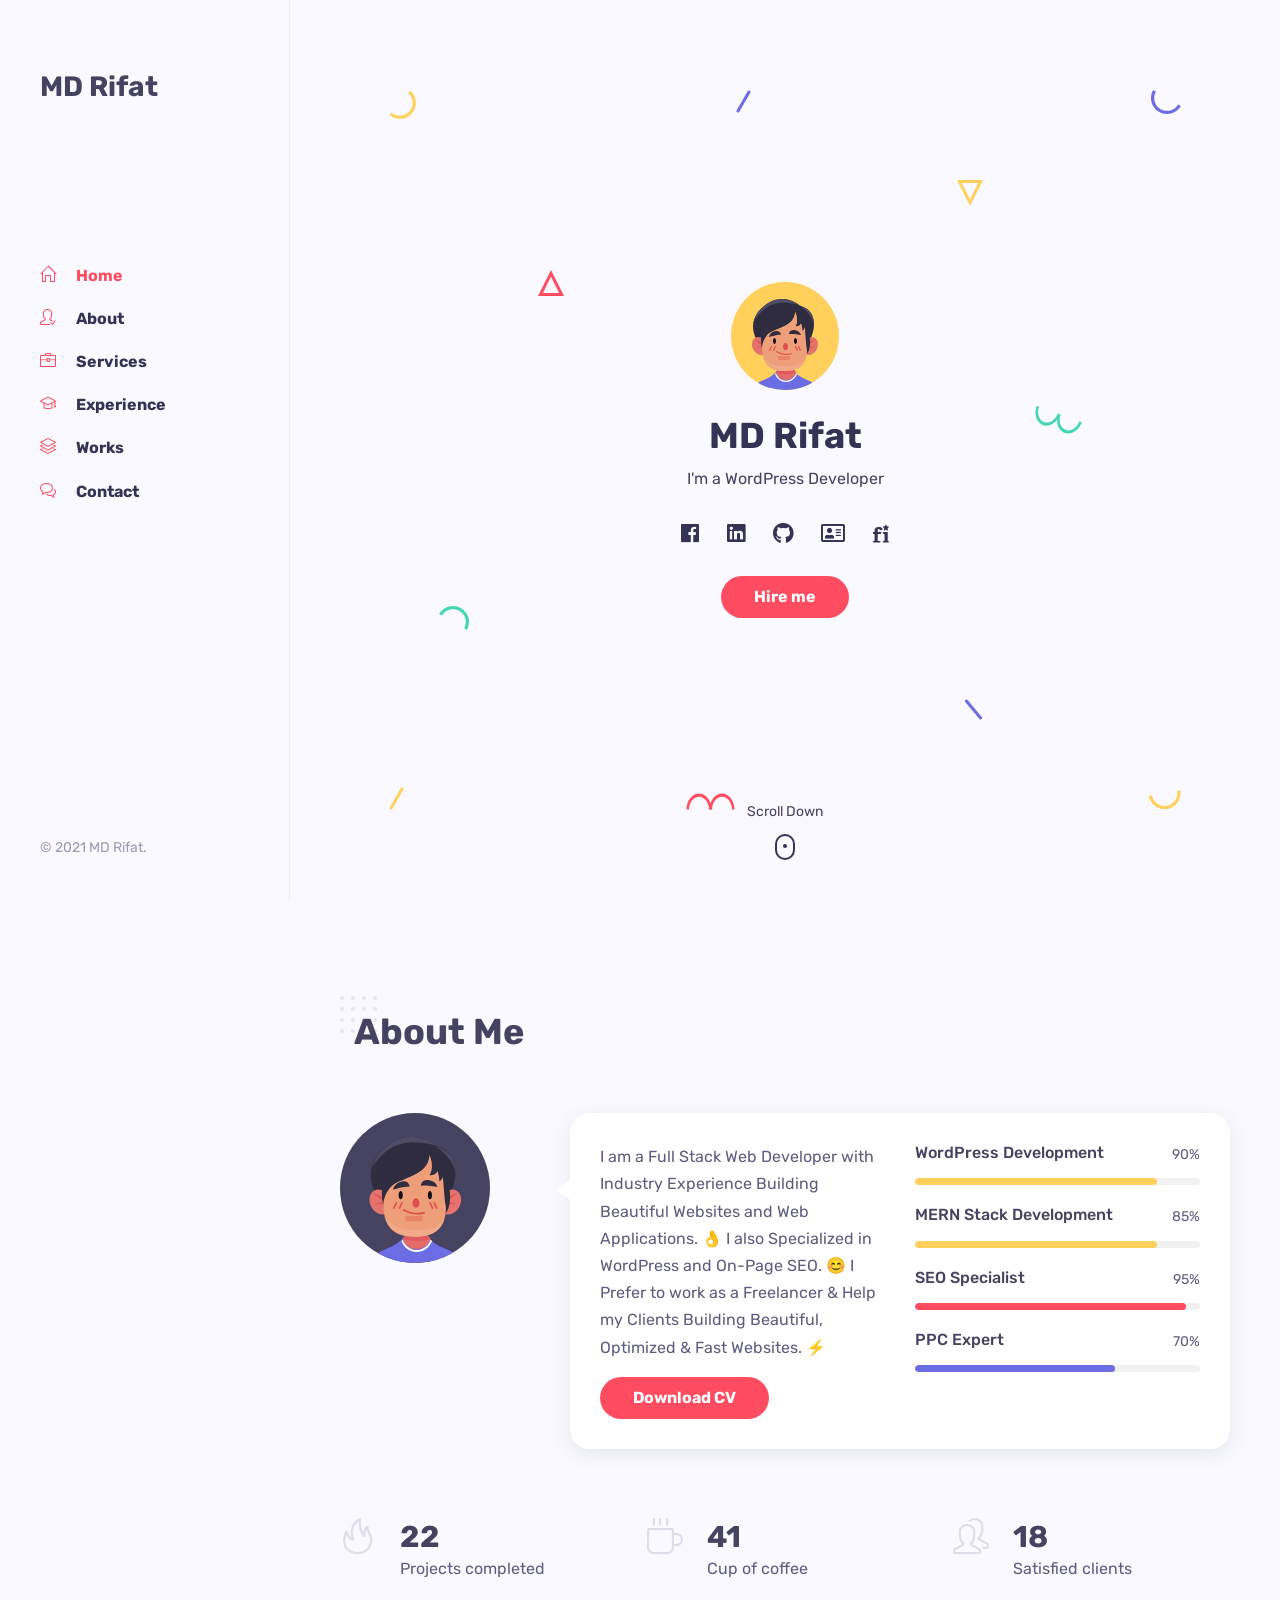
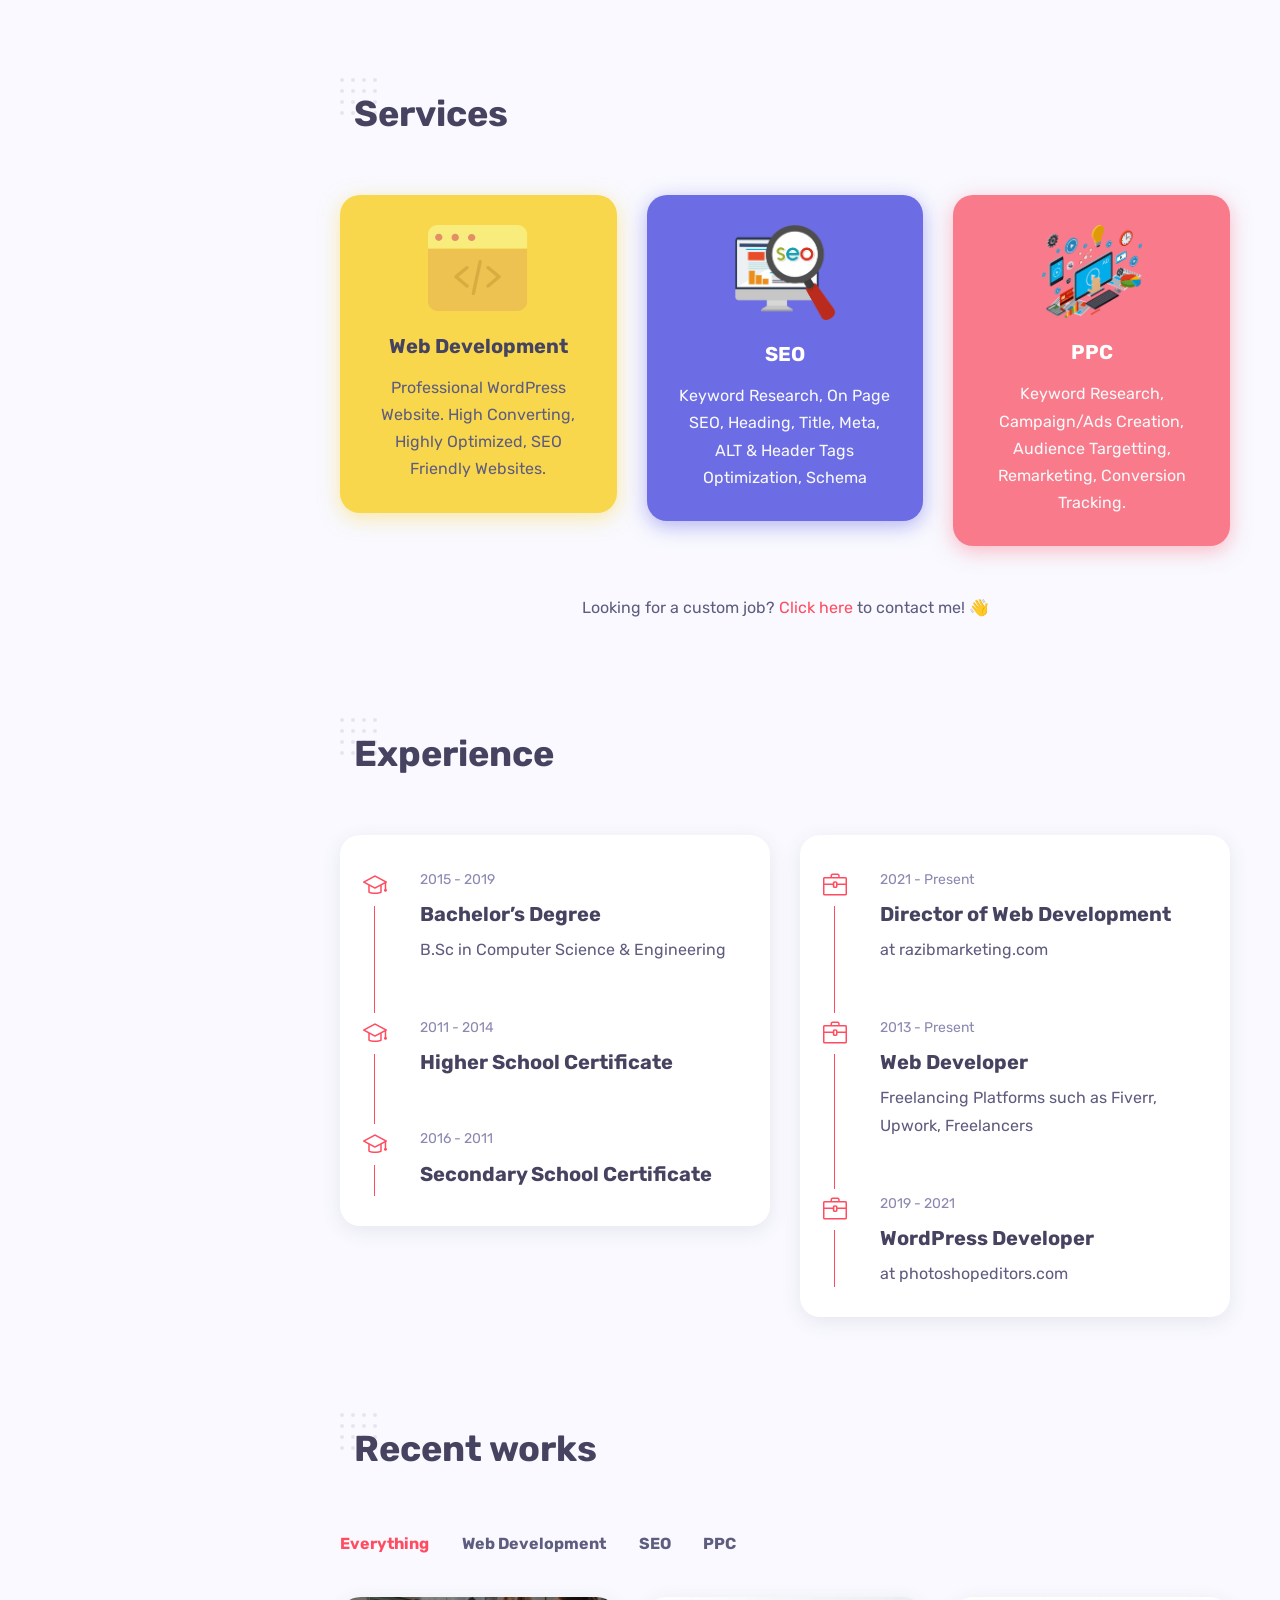
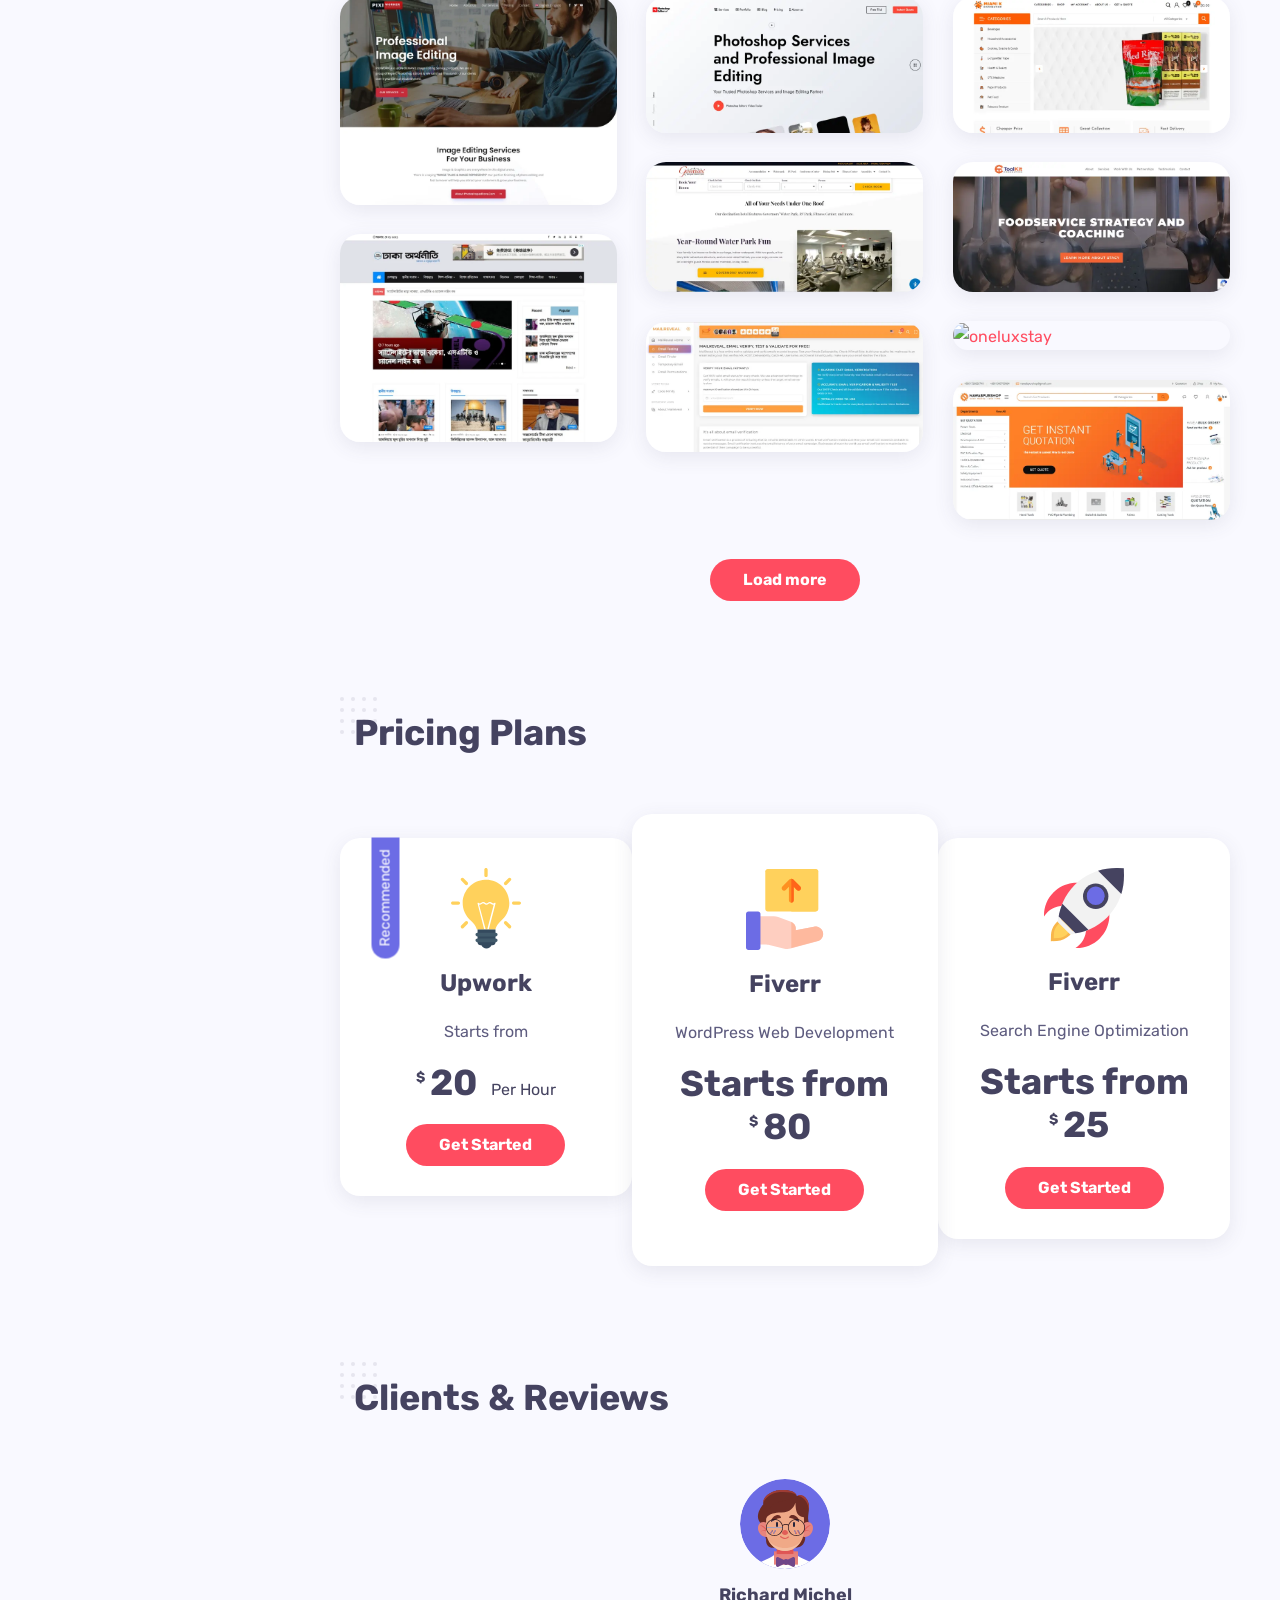
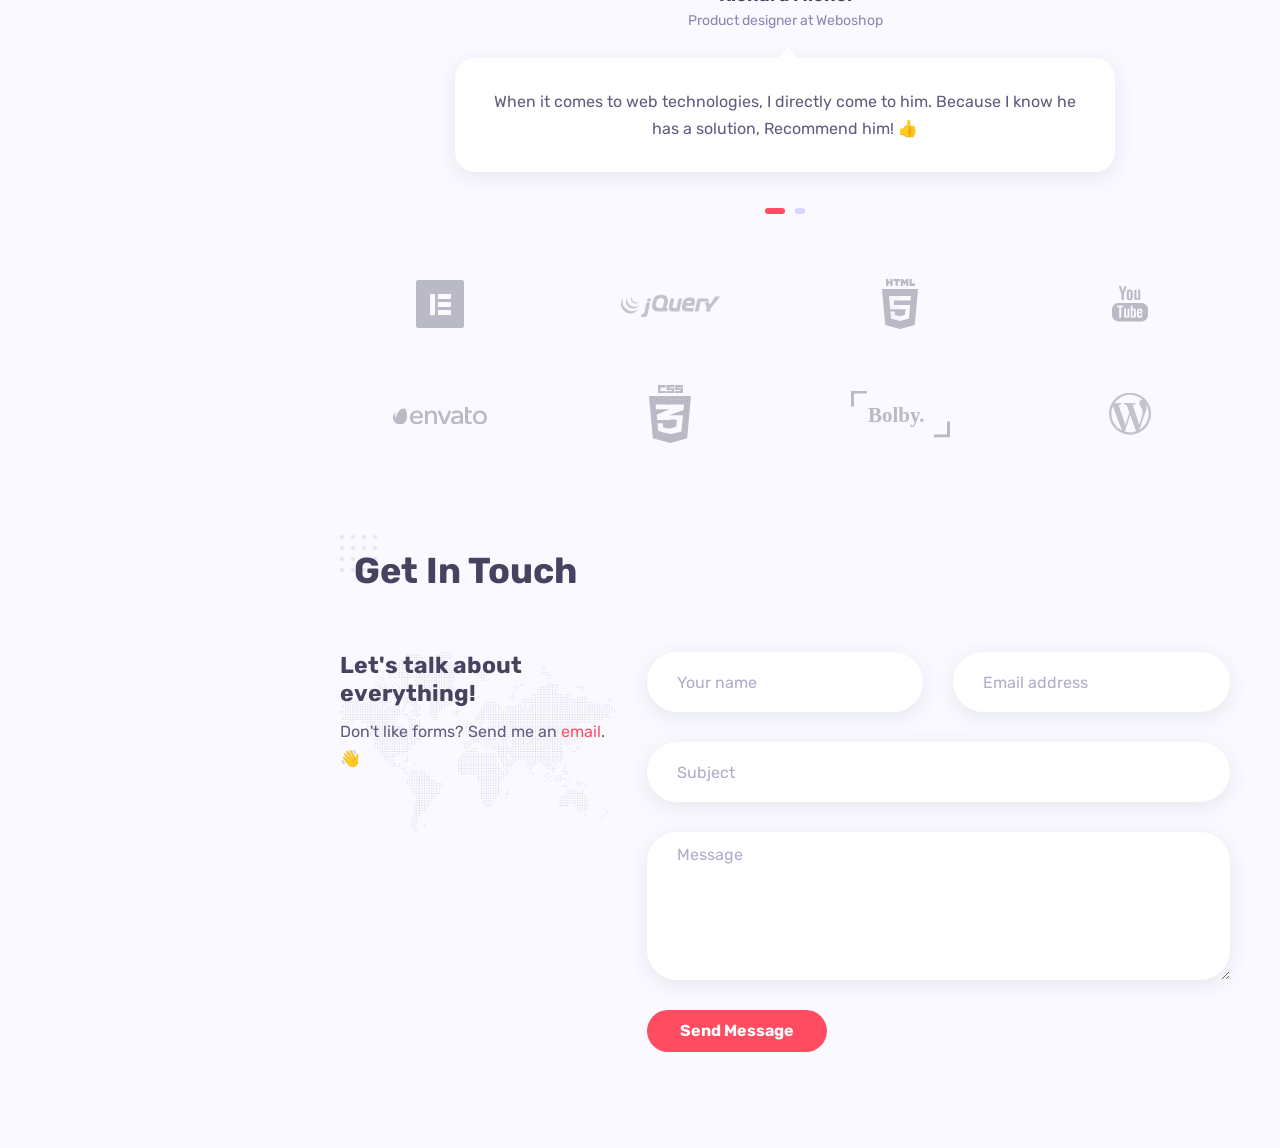
==== index.html @ ead76d8e "Update V3.0.21" ====
<!DOCTYPE html>
<html lang="en-US">

<head>
	<meta http-equiv="Content-Type" content="text/html; charset=UTF-8">
	<title>MD Rifat- Resume & Portfolios</title>
	<meta name="description" content="MD Rifat- Resume & Portfolios">
	<meta name="viewport" content="width=device-width, initial-scale=1, maximum-scale=1">
	<link rel="shortcut icon" type="image/x-icon" href="images/favicon.png">

	<!-- STYLESHEETS -->
	<link rel="stylesheet" href="css/bootstrap.min.css" type="text/css" media="all">
	<link rel="stylesheet" href="css/all.min.css" type="text/css" media="all">
	<link rel="stylesheet" href="css/simple-line-icons.css" type="text/css" media="all">
	<link rel="stylesheet" href="css/slick.css" type="text/css" media="all">
	<link rel="stylesheet" href="css/animate.css" type="text/css" media="all">
	<link rel="stylesheet" href="css/magnific-popup.css" type="text/css" media="all">
	<link rel="stylesheet" href="css/style.css" type="text/css" media="all">

	<!--[if lt IE 9]>
      <script src="https://oss.maxcdn.com/html5shiv/3.7.2/html5shiv.min.js"></script>
      <script src="https://oss.maxcdn.com/respond/1.4.2/respond.min.js"></script>
    <![endif]-->

</head>

<body>

<!-- Preloader -->
<div id="preloader" class="light">
	<div class="outer">
		<!-- Google Chrome -->
		<div class="infinityChrome">
			<div></div>
			<div></div>
			<div></div>
		</div>

		<!-- Safari and others -->
		<div class="infinity">
			<div>
				<span></span>
			</div>
			<div>
				<span></span>
			</div>
			<div>
				<span></span>
			</div>
		</div>
		<!-- Stuff -->
		<svg xmlns="http://www.w3.org/2000/svg" version="1.1" class="goo-outer">
			<defs>
				<filter id="goo">
					<feGaussianBlur in="SourceGraphic" stdDeviation="6" result="blur" />
					<feColorMatrix in="blur" values="1 0 0 0 0  0 1 0 0 0  0 0 1 0 0  0 0 0 18 -7" result="goo" />
					<feBlend in="SourceGraphic" in2="goo" />
				</filter>
			</defs>
		</svg>
	</div>
</div>

<!-- mobile header -->
<header class="mobile-header-1 light">
	<div class="container">
		<!-- menu icon -->
		<div class="menu-icon d-inline-flex mr-4">
			<button>
				<span></span>
			</button>
		</div>
		<!-- logo image -->
		<div class="site-logo">
			<a href="https://rifat6991.github.io/">
				<h2>MD Rifat</h2>
			</a>
		</div>
	</div>
</header>

<!-- desktop header -->
<header class="desktop-header-1 light d-flex align-items-start flex-column">
	
	<!-- logo image -->
	<div class="site-logo">
		<a href="https://rifat6991.github.io/">
			<h2>MD Rifat</h2>
		</a>
	</div>
	
	<!-- main menu -->
	<nav>
		<ul class="vertical-menu scrollspy">
			<li class="active"><a href="#home"><i class="icon-home"></i>Home</a></li>
			<li><a href="#about"><i class="icon-user-following"></i>About</a></li>
			<li><a href="#services"><i class="icon-briefcase"></i>Services</a></li>
			<li><a href="#experience"><i class="icon-graduation"></i>Experience</a></li>
			<li><a href="#works"><i class="icon-layers"></i>Works</a></li>
			<li><a href="#contact"><i class="icon-bubbles"></i>Contact</a></li>
		</ul>
	</nav>
	
	<!-- site footer -->
	<div class="footer">
		<!-- copyright text -->
		<span class="copyright">© 2021 MD Rifat.</span>
	</div>

</header>

<!-- main layout -->
<main class="content">
	
	<!-- section home -->
	<section id="home" class="home d-flex light align-items-center">
		<div class="container">

			<!-- intro -->
			<div class="intro">
				<!-- avatar image -->
				<img src="images/avatar-1.svg" alt="Bolby" class="mb-4" />

				<!-- info -->
				<h1 class="mb-2 mt-0">MD Rifat</h1>
				<span>I'm a <span class="text-rotating">WordPress Developer, SEO Expert, Website Optimizer</span></span>

				<!-- social icons -->
				<ul class="social-icons light list-inline mb-0 mt-4">
					<li class="list-inline-item"><a href="https://www.facebook.com/rifat.7665"><i class="fab fa-facebook"></i></a></li>
					<li class="list-inline-item"><a href="https://www.linkedin.com/in/mdrifatbd"><i class="fab fa-linkedin"></i></a></li>
					<li class="list-inline-item"><a href="https://github.com/rifat6991"><i class="fab fa-github"></i></a></li>
					<li class="list-inline-item"><a href="https://www.upwork.com/freelancers/~01c50b7b36863f7f7a"><i class="far fa-address-card"></i></a></li>
					<li class="list-inline-item"><a href="https://www.fiverr.com/truegency"><i class="fab fa-fonticons-fi"></i></a></li>
				</ul>

				<!-- buttons -->
				<div class="mt-4">
					<a href="#contact" class="btn btn-default">Hire me</a>
				</div>
			</div>
			
			<!-- scroll down mouse wheel -->
			<div class="scroll-down light">
				<a href="#about" class="mouse-wrapper">
					<span>Scroll Down</span>
					<span class="mouse">
						<span class="wheel"></span>
					</span>
				</a>
			</div>

			<!-- parallax layers -->
			<div class="parallax" data-relative-input="true">

				<svg width="27" height="29" data-depth="0.3" class="layer p1" xmlns="http://www.w3.org/2000/svg"><path d="M21.15625.60099c4.37954 3.67487 6.46544 9.40612 5.47254 15.03526-.9929 5.62915-4.91339 10.30141-10.2846 12.25672-5.37122 1.9553-11.3776.89631-15.75715-2.77856l2.05692-2.45134c3.50315 2.93948 8.3087 3.78663 12.60572 2.22284 4.297-1.5638 7.43381-5.30209 8.22768-9.80537.79387-4.50328-.8749-9.08872-4.37803-12.02821L21.15625.60099z" fill="#FFD15C" fill-rule="evenodd"/></svg>

				<svg width="26" height="26" data-depth="0.2" class="layer p2" xmlns="http://www.w3.org/2000/svg"><path d="M13 3.3541L2.42705 24.5h21.1459L13 3.3541z" stroke="#FF4C60" stroke-width="3" fill="none" fill-rule="evenodd"/></svg>

				<svg width="30" height="25" data-depth="0.3" class="layer p3" xmlns="http://www.w3.org/2000/svg"><path d="M.1436 8.9282C3.00213 3.97706 8.2841.92763 14.00013.92796c5.71605.00032 10.9981 3.04992 13.85641 8 2.8583 4.95007 2.8584 11.0491-.00014 16.00024l-2.77128-1.6c2.28651-3.96036 2.28631-8.84002.00011-12.8002-2.2862-3.96017-6.5124-6.40017-11.08513-6.4-4.57271.00018-8.79872 2.43984-11.08524 6.4002l-2.77128-1.6z" fill="#44D7B6" fill-rule="evenodd"/></svg>

				<svg width="15" height="23" data-depth="0.6" class="layer p4" xmlns="http://www.w3.org/2000/svg"><rect transform="rotate(30 9.86603 10.13397)" x="7" width="3" height="25" rx="1.5" fill="#FFD15C" fill-rule="evenodd"/></svg>

				<svg width="15" height="23" data-depth="0.2" class="layer p5" xmlns="http://www.w3.org/2000/svg"><rect transform="rotate(30 9.86603 10.13397)" x="7" width="3" height="25" rx="1.5" fill="#6C6CE5" fill-rule="evenodd"/></svg>

				<svg width="49" height="17" data-depth="0.5" class="layer p6" xmlns="http://www.w3.org/2000/svg"><g fill="#FF4C60" fill-rule="evenodd"><path d="M.5 16.5c0-5.71709 2.3825-10.99895 6.25-13.8567 3.8675-2.85774 8.6325-2.85774 12.5 0C23.1175 5.50106 25.5 10.78292 25.5 16.5H23c0-4.57303-1.90625-8.79884-5-11.08535-3.09375-2.28652-6.90625-2.28652-10 0C4.90625 7.70116 3 11.92697 3 16.5H.5z"/><path d="M23.5 16.5c0-5.71709 2.3825-10.99895 6.25-13.8567 3.8675-2.85774 8.6325-2.85774 12.5 0C46.1175 5.50106 48.5 10.78292 48.5 16.5H46c0-4.57303-1.90625-8.79884-5-11.08535-3.09375-2.28652-6.90625-2.28652-10 0-3.09375 2.28651-5 6.51232-5 11.08535h-2.5z"/></g></svg>

				<svg width="26" height="26" data-depth="0.4" class="layer p7" xmlns="http://www.w3.org/2000/svg"><path d="M13 22.6459L2.42705 1.5h21.1459L13 22.6459z" stroke="#FFD15C" stroke-width="3" fill="none" fill-rule="evenodd"/></svg>

				<svg width="19" height="21" data-depth="0.3" class="layer p8" xmlns="http://www.w3.org/2000/svg"><rect transform="rotate(-40 6.25252 10.12626)" x="7" width="3" height="25" rx="1.5" fill="#6C6CE5" fill-rule="evenodd"/></svg>

				<svg width="30" height="25" data-depth="0.3" data-depth-y="-1.30" class="layer p9" xmlns="http://www.w3.org/2000/svg"><path d="M29.8564 16.0718c-2.85854 4.95114-8.1405 8.00057-13.85654 8.00024-5.71605-.00032-10.9981-3.04992-13.85641-8-2.8583-4.95007-2.8584-11.0491.00014-16.00024l2.77128 1.6c-2.28651 3.96036-2.28631 8.84002-.00011 12.8002 2.2862 3.96017 6.5124 6.40017 11.08513 6.4 4.57271-.00018 8.79872-2.43984 11.08524-6.4002l2.77128 1.6z" fill="#6C6CE5" fill-rule="evenodd"/></svg>

				<svg width="47" height="29" data-depth="0.2" class="layer p10" xmlns="http://www.w3.org/2000/svg"><g fill="#44D7B6" fill-rule="evenodd"><path d="M46.78878 17.19094c-1.95535 5.3723-6.00068 9.52077-10.61234 10.8834-4.61167 1.36265-9.0893-.26708-11.74616-4.27524-2.65686-4.00817-3.08917-9.78636-1.13381-15.15866l2.34923.85505c-1.56407 4.29724-1.2181 8.92018.90705 12.12693 2.12514 3.20674 5.70772 4.5107 9.39692 3.4202 3.68921-1.0905 6.92581-4.40949 8.48988-8.70673l2.34923.85505z"/><path d="M25.17585 9.32448c-1.95535 5.3723-6.00068 9.52077-10.61234 10.8834-4.61167 1.36264-9.0893-.26708-11.74616-4.27525C.16049 11.92447-.27182 6.14628 1.68354.77398l2.34923.85505c-1.56407 4.29724-1.2181 8.92018.90705 12.12692 2.12514 3.20675 5.70772 4.5107 9.39692 3.4202 3.68921-1.0905 6.92581-4.40948 8.48988-8.70672l2.34923.85505z"/></g></svg>

				<svg width="33" height="20" data-depth="0.5" class="layer p11" xmlns="http://www.w3.org/2000/svg"><path d="M32.36774.34317c.99276 5.63023-1.09332 11.3614-5.47227 15.03536-4.37895 3.67396-10.3855 4.73307-15.75693 2.77837C5.76711 16.2022 1.84665 11.53014.8539 5.8999l3.15139-.55567c.7941 4.50356 3.93083 8.24147 8.22772 9.8056 4.29688 1.56413 9.10275.71673 12.60554-2.2227C28.34133 9.98771 30.01045 5.4024 29.21635.89884l3.15139-.55567z" fill="#FFD15C" fill-rule="evenodd"/></svg>

			</div>
		</div>
		
	</section>

	<!-- section about -->
	<section id="about">

		<div class="container">
			
			<!-- section title -->
			<h2 class="section-title wow fadeInUp">About Me</h2>

			<div class="spacer" data-height="60"></div>
			
			<div class="row">

				<div class="col-md-3">
					<div class="text-center text-md-left">
						<!-- avatar image -->
						<img src="images/avatar-2.svg" alt="Bolby" />
					</div>
					<div class="spacer d-md-none d-lg-none" data-height="30"></div>
				</div>

				<div class="col-md-9 triangle-left-md triangle-top-sm">
					<div class="rounded bg-white shadow-dark padding-30">
						<div class="row">
							<div class="col-md-6">
								<!-- about text -->
								<p>I am a Full Stack Web Developer with Industry Experience Building Beautiful Websites and Web Applications. 👌
									I also Specialized in WordPress and On-Page SEO. 😊
									I Prefer to work as a Freelancer & Help my Clients Building Beautiful, Optimized & Fast Websites. ⚡</p>
								<div class="mt-3">
									<a target="_blank" href="https://docs.google.com/document/d/1UPTbJ36CiFaDkX6YKiFtZjwAm8f1Vw_KL27jHHQm9cw/edit?usp=sharing" class="btn btn-default">Download CV</a>
								</div>
								<div class="spacer d-md-none d-lg-none" data-height="30"></div>
							</div>
							<div class="col-md-6">
								<!-- skill item -->
								<div class="skill-item">
									<div class="skill-info clearfix">
										<h4 class="float-left mb-3 mt-0">WordPress Development</h4>
										<span class="float-right">90%</span>
									</div>
									<div class="progress">
										<div class="progress-bar data-background" role="progressbar" aria-valuemin="0" aria-valuemax="100" aria-valuenow="85" data-color="#FFD15C">
										</div>
									</div>
									<div class="spacer" data-height="20"></div>
								</div>
								<!-- skill item -->
								<div class="skill-item">
									<div class="skill-info clearfix">
										<h4 class="float-left mb-3 mt-0">MERN Stack Development</h4>
										<span class="float-right">85%</span>
									</div>
									<div class="progress">
										<div class="progress-bar data-background" role="progressbar" aria-valuemin="0" aria-valuemax="100" aria-valuenow="85" data-color="#FFD15C">
										</div>
									</div>
									<div class="spacer" data-height="20"></div>
								</div>

								<!-- skill item -->
								<div class="skill-item">
									<div class="skill-info clearfix">
										<h4 class="float-left mb-3 mt-0">SEO Specialist</h4>
										<span class="float-right">95%</span>
									</div>
									<div class="progress">
										<div class="progress-bar data-background" role="progressbar" aria-valuemin="0" aria-valuemax="100" aria-valuenow="95" data-color="#FF4C60">
										</div>
									</div>
									<div class="spacer" data-height="20"></div>
								</div>

								<!-- skill item -->
								<div class="skill-item">
									<div class="skill-info clearfix">
										<h4 class="float-left mb-3 mt-0">PPC Expert</h4>
										<span class="float-right">70%</span>
									</div>
									<div class="progress">
										<div class="progress-bar data-background" role="progressbar" aria-valuemin="0" aria-valuemax="100" aria-valuenow="70" data-color="#6C6CE5">
										</div>
									</div>
								</div>
							</div>
						</div>
					</div>
				</div>

			</div>
			<!-- row end -->

			<div class="spacer" data-height="70"></div>
			
			<div class="row">
				
				<div class="col-md-4 col-sm-6">
					<!-- fact item -->
					<div class="fact-item">
						<span class="icon icon-fire"></span>
						<div class="details">
							<h3 class="mb-0 mt-0 number"><em class="count">50</em></h3>
							<p class="mb-0">Projects completed</p>
						</div>
					</div>
					<div class="spacer d-md-none d-lg-none" data-height="30"></div>
				</div>

				<div class="col-md-4 col-sm-6">
					<!-- fact item -->
					<div class="fact-item">
						<span class="icon icon-cup"></span>
						<div class="details">
							<h3 class="mb-0 mt-0 number"><em class="count">95</em></h3>
							<p class="mb-0">Cup of coffee</p>
						</div>
					</div>
					<div class="spacer d-md-none d-lg-none" data-height="30"></div>
				</div>

				<div class="col-md-4 col-sm-12">
					<!-- fact item -->
					<div class="fact-item">
						<span class="icon icon-people"></span>
						<div class="details">
							<h3 class="mb-0 mt-0 number"><em class="count">41</em></h3>
							<p class="mb-0">Satisfied clients</p>
						</div>
					</div>
					<div class="spacer d-md-none d-lg-none" data-height="30"></div>
				</div>

			</div>

		</div>
		
	</section>
	
	<!-- section services -->
	<section id="services">

		<div class="container">
			
			<!-- section title -->
			<h2 class="section-title wow fadeInUp">Services</h2>

			<div class="spacer" data-height="60"></div>
			
			<div class="row">
				<div class="col-md-4" data-wow-delay="0.2s">
					<!-- service box -->
					<div class="service-box rounded data-background padding-30 text-center shadow-yellow" data-color="#F9D74C">
						<img height="100px;" width="100px;" src="images/service-2.svg" alt="WordPress Web Development" />
						<h3 class="mb-3 mt-0">Web Development</h3>
						<p class="mb-0">Professional WordPress Website. High Converting, Highly Optimized, SEO Friendly Websites.</p>
					</div>
					<div class="spacer d-md-none d-lg-none" data-height="30"></div>
				</div>

				<div class="col-md-4">
					<!-- service box -->
					<div class="service-box rounded data-background padding-30 text-center text-light shadow-blue" data-color="#6C6CE5">
						<img height="100px;" width="100px;" src="images/seo.png" alt="Search Engine Optimization" />
						<h3 class="mb-3 mt-0">SEO</h3>
						<p class="mb-0">Keyword Research, On Page SEO, Heading, Title, Meta, ALT & Header Tags Optimization, Schema</p>
					</div>
					<div class="spacer d-md-none d-lg-none" data-height="30"></div>
				</div>

				

				<div class="col-md-4" data-wow-delay="0.4s">
					<!-- service box -->
					<div class="service-box rounded data-background padding-30 text-center text-light shadow-pink" data-color="#F97B8B">
						<img height="100px;" width="100px;" src="images/ppc.png" alt="Paid Advertising" />
						<h3 class="mb-3 mt-0">PPC</h3>
						<p class="mb-0">Keyword Research, Campaign/Ads Creation, Audience Targetting, Remarketing, Conversion Tracking.</p>
					</div>
				</div>

			</div>

			<div class="mt-5 text-center">
				<p class="mb-0">Looking for a custom job? <a href="#contact">Click here</a> to contact me! 👋</p>
			</div>

		</div>
		
	</section>
	
	<!-- section experience -->
	<section id="experience">

		<div class="container">
			
			<!-- section title -->
			<h2 class="section-title wow fadeInUp">Experience</h2>

			<div class="spacer" data-height="60"></div>
			
			<div class="row">

				<div class="col-md-6">
					
					<!-- timeline wrapper -->
					<div class="timeline edu bg-white rounded shadow-dark padding-30 overflow-hidden">

						<!-- timeline item -->
						<div class="timeline-container wow fadeInUp">
							<div class="content">
								<span class="time">2015 - 2019</span>
								<h3 class="title">Bachelor’s Degree</h3>
								<p>B.Sc in Computer Science & Engineering</p>
							</div>
						</div>

						<!-- timeline item -->
						<div class="timeline-container wow fadeInUp" data-wow-delay="0.2s">
							<div class="content">
								<span class="time">2011 - 2014</span>
								<h3 class="title">Higher School Certificate</h3>
							</div>
						</div>

						<!-- timeline item -->
						<div class="timeline-container wow fadeInUp" data-wow-delay="0.4s">
							<div class="content">
								<span class="time">2016 - 2011</span>
								<h3 class="title">Secondary School Certificate</h3>
							</div>
						</div>

						<!-- main line -->
						<span class="line"></span>

					</div>

				</div>

				<div class="col-md-6">
					
					<!-- responsive spacer -->
					<div class="spacer d-md-none d-lg-none" data-height="30"></div>

					<!-- timeline wrapper -->
					<div class="timeline exp bg-white rounded shadow-dark padding-30 overflow-hidden">

						<!-- timeline item -->
						<div class="timeline-container wow fadeInUp">
							<div class="content">
								<span class="time">2021 - Present</span>
								<h3 class="title">Director of Web Development</h3>
								<p>at razibmarketing.com</p>
							</div>
						</div>

						<!-- timeline item -->
						<div class="timeline-container wow fadeInUp" data-wow-delay="0.2s">
							<div class="content">
								<span class="time">2013 - Present</span>
								<h3 class="title">Web Developer</h3>
								<p>Freelancing Platforms such as Fiverr, Upwork, Freelancers</p>
							</div>
						</div>

						<!-- timeline item -->
						<div class="timeline-container wow fadeInUp" data-wow-delay="0.4s">
							<div class="content">
								<span class="time">2019 - 2021</span>
								<h3 class="title">WordPress Developer</h3>
								<p>at photoshopeditors.com</p>
							</div>
						</div>

						<!-- main line -->
						<span class="line"></span>

					</div>

				</div>

			</div>

		</div>
		
	</section>
	
	<!-- section works -->
	<section id="works">

		<div class="container">
			
			<!-- section title -->
			<h2 class="section-title wow fadeInUp">Recent works</h2>

			<div class="spacer" data-height="60"></div>

			<!-- portfolio filter (desktop) -->
			<ul class="portfolio-filter list-inline wow fadeInUp">
				<li class="current list-inline-item" data-filter="*">Everything</li>
				<li class="list-inline-item" data-filter=".creative">Web Development</li>
				<li class="list-inline-item" data-filter=".art">SEO</li>
				<li class="list-inline-item" data-filter=".design">PPC</li>
			</ul>
			
			<!-- portfolio filter (mobile) -->
			<div class="pf-filter-wrapper">
				<select class="portfolio-filter-mobile">
					<option value="*">Everything</option>
					<option value=".creative">Web Development</option>
					<option value=".art">SEO</option>
					<option value=".design">PPC</option>
				</select>
			</div>
			
			<!-- portolio wrapper -->
			<div class="row portfolio-wrapper">
				<!-- portfolio item -->
				<div class="col-md-4 col-sm-6 grid-item creative design">
					<a href="#small-dialog" class="work-content">
						<div class="portfolio-item rounded shadow-dark">
							<div class="details">
								<span class="term">Web Development</span>
								<h4 class="title">Pixiworker Website</h4>
								<span class="more-button"><i class="icon-options"></i></span>
							</div>
							<div class="thumb">
								<img src="images/pixiworker.webp" alt="Pixiworker Website" />
								<div class="mask"></div>
							</div>
						</div>
					</a>
					<div id="small-dialog" class="white-popup zoom-anim-dialog mfp-hide">
						<img src="images/pixiworker.webp" alt="Pixiworker Website" />
						<h2>Pixiworker Website</h2>
						<a target="_blank" href="https://pixiworker.com" class="btn btn-default">View Live</a>
					</div>
				</div>
					<!-- portfolio item -->
					<div class="col-md-4 col-sm-6 grid-item creative design">
						<a href="#small-dialog1" class="work-content">
							<div class="portfolio-item rounded shadow-dark">
								<div class="details">
									<span class="term">Web Development, SEO</span>
									<h4 class="title">Photoshop Editors Website</h4>
									<span class="more-button"><i class="icon-options"></i></span>
								</div>
								<div class="thumb">
									<img src="images/pe.webp" alt="Photoshop Editors Website" />
									<div class="mask"></div>
								</div>
							</div>
						</a>
						<div id="small-dialog1" class="white-popup zoom-anim-dialog mfp-hide">
							<img src="images/pe.webp" alt="Photoshop Editors Website" />
							<h2>Photoshop Editors Website</h2>
							<a target="_blank" href="https://photoshopeditors.com" class="btn btn-default">View Live</a>
						</div>
					</div>
					<!-- portfolio item -->
					<div class="col-md-4 col-sm-6 grid-item creative design">
						<a href="#small-dialog2" class="work-content">
							<div class="portfolio-item rounded shadow-dark">
								<div class="details">
									<span class="term">Web Development, SEO, PPC</span>
									<h4 class="title">M K D</h4>
									<span class="more-button"><i class="icon-options"></i></span>
								</div>
								<div class="thumb">
									<img src="images/mkd.webp" alt="M K D" />
									<div class="mask"></div>
								</div>
							</div>
						</a>
						<div id="small-dialog2" class="white-popup zoom-anim-dialog mfp-hide">
							<img src="images/mkd.webp" alt="M K D" />
							<h2>M K D Website</h2>
							<a target="_blank" href="https://miamikdistribution.com" class="btn btn-default">View Live</a>
						</div>
					</div>
					<!-- portfolio item -->
					<div class="col-md-4 col-sm-6 grid-item creative design">
						<a href="#small-dialog3" class="work-content">
							<div class="portfolio-item rounded shadow-dark">
								<div class="details">
									<span class="term">Web Development, SEO</span>
									<h4 class="title">Toolkit</h4>
									<span class="more-button"><i class="icon-options"></i></span>
								</div>
								<div class="thumb">
									<img src="images/tk.webp" alt="toolkit" />
									<div class="mask"></div>
								</div>
							</div>
						</a>
						<div id="small-dialog3" class="white-popup zoom-anim-dialog mfp-hide">
							<img src="images/tk.webp" alt="toolkit" />
							<h2>Toolkit Website</h2>
							<a target="_blank" href="https://toolkit.consulting" class="btn btn-default">View Live</a>
						</div>
					</div>

				
				<!-- portfolio item -->
				<div class="col-md-4 col-sm-6 grid-item creative design">
					<a href="#small-dialog4" class="work-content">
						<div class="portfolio-item rounded shadow-dark">
							<div class="details">
								<span class="term">Web Development, SEO, PPC</span>
								<h4 class="title">Governors'</h4>
								<span class="more-button"><i class="icon-options"></i></span>
							</div>
							<div class="thumb">
								<img src="images/gov.webp" alt="M K D" />
								<div class="mask"></div>
							</div>
						</div>
					</a>
					<div id="small-dialog4" class="white-popup zoom-anim-dialog mfp-hide">
						<img src="images/gov.webp" alt="M K D" />
						<h2>Governors' Inn ND Website</h2>
						<a target="_blank" href="https://governorsinnnd.com" class="btn btn-default">View Live</a>
					</div>
				</div>
				<!-- portfolio item -->
				<div class="col-md-4 col-sm-6 grid-item creative design">
					<a href="#small-dialog5" class="work-content">
						<div class="portfolio-item rounded shadow-dark">
							<div class="details">
								<span class="term">Web Development, SEO, PPC</span>
								<h4 class="title">Dhaka Finance</h4>
								<span class="more-button"><i class="icon-options"></i></span>
							</div>
							<div class="thumb">
								<img src="images/ht.webp" alt="Dhk" />
								<div class="mask"></div>
							</div>
						</div>
					</a>
					<div id="small-dialog5" class="white-popup zoom-anim-dialog mfp-hide">
						<img src="images/ht.webp" alt="M K D" />
						<h2>Dhaka orthoniti Website</h2>
						<a target="_blank" href="https://dhakaorthoniti.com" class="btn btn-default">View Live</a>
					</div>
				</div>
				<!-- portfolio item -->
				<div class="col-md-4 col-sm-6 grid-item creative design">
					<a href="#small-dialog6" class="work-content">
						<div class="portfolio-item rounded shadow-dark">
							<div class="details">
								<span class="term">Web Development, SEO</span>
								<h4 class="title">OLS</h4>
								<span class="more-button"><i class="icon-options"></i></span>
							</div>
							<div class="thumb">
								<img src="images/daily.jpeg" alt="oneluxstay" />
								<div class="mask"></div>
							</div>
						</div>
					</a>
					<div id="small-dialog6" class="white-popup zoom-anim-dialog mfp-hide">
						<img src="images/daily.jpg" alt="M K D" />
						<h2>One Lux Stay Website</h2>
						<a target="_blank" href="https://oneluxstay.com" class="btn btn-default">View Live</a>
					</div>
				</div>
				
				<!-- portfolio item -->
				<div class="col-md-4 col-sm-6 grid-item creative design">
					<a href="#small-dialog7" class="work-content">
						<div class="portfolio-item rounded shadow-dark">
							<div class="details">
								<span class="term">Web Development</span>
								<h4 class="title">Mail Reveal</h4>
								<span class="more-button"><i class="icon-options"></i></span>
							</div>
							<div class="thumb">
								<img src="images/mr.webp" alt="M K D" />
								<div class="mask"></div>
							</div>
						</div>
					</a>
					<div id="small-dialog7" class="white-popup zoom-anim-dialog mfp-hide">
						<img src="images/mr.webp" alt="M K D" />
						<h2>MailReveal Website</h2>
						<a target="_blank" href="https://mailreveal.com" class="btn btn-default">View Live</a>
					</div>
				</div>
				<!-- portfolio item -->
				<div class="col-md-4 col-sm-6 grid-item creative design">
					<a href="#small-dialog8" class="work-content">
						<div class="portfolio-item rounded shadow-dark">
							<div class="details">
								<span class="term">Web Development</span>
								<h4 class="title">Nawabpurshop.com</h4>
								<span class="more-button"><i class="icon-options"></i></span>
							</div>
							<div class="thumb">
								<img src="images/nw.webp" alt="M K D" />
								<div class="mask"></div>
							</div>
						</div>
					</a>
					<div id="small-dialog8" class="white-popup zoom-anim-dialog mfp-hide">
						<img src="images/nw.webp" alt="M K D" />
						<h2>Nawabpurshop.com Website</h2>
						<a target="_blank" href="https://nawabpurshop.com" class="btn btn-default">View Live</a>
					</div>
				</div>

			</div>
			
			<!-- more button -->
			<div class="load-more text-center mt-4">
				<a href="javascript:" class="btn btn-default"><i class="fas fa-spinner"></i> Load more</a>
				<!-- numbered pagination (hidden for infinite scroll) -->
				<ul class="portfolio-pagination list-inline d-none">
					<li class="list-inline-item">1</li>
				</ul>
			</div>

		</div>

	</section>
	
	<!-- section prices -->
	<section id="prices">

		<div class="container">
			
			<!-- section title -->
			<h2 class="section-title wow fadeIn">Pricing Plans</h2>

			<div class="spacer" data-height="60"></div>
			
			<div class="row">
				
				<div class="col-md-4 pr-md-0 mt-md-4 mt-0">
					<!-- price item -->
					<div class="price-item bg-white rounded shadow-dark text-center">
						<span class="badge">Recommended</span>
						<img src="images/price-1.svg" alt="Regular" />
						<h2 class="plan">Upwork</h2>
						
						<p>Starts from</p>
						<h3 class="price"><em>$</em>20<span> Per Hour</span></h3>
						<a target="_blank" href="https://www.upwork.com/freelancers/~01c50b7b36863f7f7a" class="btn btn-default">Get Started</a>
					</div>
				</div>

				<div class="col-md-4 px-md-0 my-4 my-md-0">
					<!-- price item recommended-->
					<div class="price-item bg-white rounded shadow-dark text-center best">
						
						<img src="images/price-2.svg" alt="Premium" />
						<h2 class="plan">Fiverr</h2>
						<p>WordPress Web Development</p>
						<h3 class="price">Starts from <em>$</em>80<span></span></h3>
						<a target="_blank" href="https://www.fiverr.com/truegency/responsive-wordpress-website-design-with-seo" class="btn btn-default">Get Started</a>
					</div>
				</div>

				<div class="col-md-4 pl-md-0 mt-md-4 mt-0">
					<!-- price item -->
					<div class="price-item bg-white rounded shadow-dark text-center">
						<img src="images/price-3.svg" alt="Ultimate" />
						<h2 class="plan">Fiverr</h2>
						<p>Search Engine Optimization</p>
						<h3 class="price">Starts from <em>$</em>25<span></span></h3>
						<a target="_blank" href="https://www.fiverr.com/truegency/do-yoast-seo-for-your-wordpress-website" class="btn btn-default">Get Started</a>
					</div>
				</div>

			</div>

		</div>

	</section>
	
	<!-- section testimonials -->
	<section id="testimonials">

		<div class="container">
			
			<!-- section title -->
			<h2 class="section-title wow fadeInUp">Clients & Reviews</h2>

			<div class="spacer" data-height="60"></div>
			
			<!-- testimonials wrapper -->
			<div class="testimonials-wrapper">
				
				<!-- testimonial item -->
				<div class="testimonial-item text-center mx-auto">
					<div class="thumb mb-3 mx-auto">
						<img src="images/avatar-3.svg" alt="customer-name" />						
					</div>
					<h4 class="mt-3 mb-0">Richard Michel</h4>
					<span class="subtitle">Product designer at Weboshop</span>
					<div class="bg-white padding-30 shadow-dark rounded triangle-top position-relative mt-4">
						<p class="mb-0">When it comes to web technologies, I directly come to him. Because I know he has a solution, Recommend him! 👍</p>
					</div>
				</div>
				
				<!-- testimonial item -->
				<div class="testimonial-item text-center mx-auto">
					<div class="thumb mb-3 mx-auto">
						<img src="images/avatar-1.svg" alt="customer-name" />						
					</div>
					<h4 class="mt-3 mb-0">Mozammil</h4>
					<span class="subtitle">Director at Nawabpurshop</span>
					<div class="bg-white padding-30 shadow-dark rounded triangle-top position-relative mt-4">
						<p class="mb-0">I find most comfort while working with rifat! Perfect solution, Elegant & Premium Design, Minimum supervision and so on, I really recommend his service! 🔥</p>
					</div>
				</div>

			</div>

			<div class="row">
				<div class="col-md-3 col-6">
					<!-- client item -->
					<div class="client-item">
						<div class="inner">
							<img src="images/client-1.svg" alt="client-name" />
						</div>
					</div>
				</div>
				<div class="col-md-3 col-6">
					<!-- client item -->
					<div class="client-item">
						<div class="inner">
							<img src="images/client-2.svg" alt="client-name" />
						</div>
					</div>
				</div>
				<div class="col-md-3 col-6">
					<!-- client item -->
					<div class="client-item">
						<div class="inner">
							<img src="images/client-3.svg" alt="client-name" />
						</div>
					</div>
				</div>
				<div class="col-md-3 col-6">
					<!-- client item -->
					<div class="client-item">
						<div class="inner">
							<img src="images/client-4.svg" alt="client-name" />
						</div>
					</div>
				</div>
				<div class="col-md-3 col-6">
					<!-- client item -->
					<div class="client-item">
						<div class="inner">
							<img src="images/client-5.svg" alt="client-name" />
						</div>
					</div>
				</div>
				<div class="col-md-3 col-6">
					<!-- client item -->
					<div class="client-item">
						<div class="inner">
							<img src="images/client-6.svg" alt="client-name" />
						</div>
					</div>
				</div>
				<div class="col-md-3 col-6">
					<!-- client item -->
					<div class="client-item">
						<div class="inner">
							<img src="images/client-7.svg" alt="client-name" />
						</div>
					</div>
				</div>
				<div class="col-md-3 col-6">
					<!-- client item -->
					<div class="client-item">
						<div class="inner">
							<img src="images/client-8.svg" alt="client-name" />
						</div>
					</div>
				</div>
			</div>

		</div>

	</section>
	
	<!-- section contact -->
	<section id="contact">

		<div class="container">
			
			<!-- section title -->
			<h2 class="section-title wow fadeInUp">Get In Touch</h2>

			<div class="spacer" data-height="60"></div>
			
			<div class="row">
				
				<div class="col-md-4">
					<!-- contact info -->
					<div class="contact-info">
						<h3 class="wow fadeInUp">Let's talk about everything!</h3>
						<p class="wow fadeInUp">Don't like forms? Send me an <a href="mailto:mdrifat96bd@gmail.com">email</a>. 👋</p>
					</div>
				</div>

				<div class="col-md-8">
					<!-- Contact Form -->
					<form id="contact-form" class="contact-form mt-6" method="post" action="http://formspree.io/mdrifat96bd@gmail.com">
						
						<div class="messages"></div>
						
						<div class="row">
							<div class="column col-md-6">
								<!-- Name input -->
								<div class="form-group">
									<input type="text" class="form-control" name="name" id="InputName" placeholder="Your name" required="required" data-error="Name is required.">
									<div class="help-block with-errors"></div>
								</div>
							</div>
							
							<div class="column col-md-6">
								<!-- Email input -->
								<div class="form-group">
									<input type="email" class="form-control" id="InputEmail" name="_replyto" placeholder="Email address" required="required" data-error="Email is required.">
									<div class="help-block with-errors"></div>
								</div>
							</div>

							<div class="column col-md-12">
								<!-- Email input -->
								<div class="form-group">
									<input type="text" class="form-control" id="InputSubject" name="InputSubject" placeholder="Subject" required="required" data-error="Subject is required.">
									<div class="help-block with-errors"></div>
								</div>
							</div>
					
							<div class="column col-md-12">
								<!-- Message textarea -->
								<div class="form-group">
									<textarea name="InputMessage" id="InputMessage" class="form-control" rows="5" placeholder="Message" required="required" data-error="Message is required."></textarea>
									<div class="help-block with-errors"></div>
								</div>
							</div>
						</div>

						<button type="submit" name="submit" id="submit" value="Send" class="btn btn-default">Send Message</button><!-- Send Button -->

					</form>
					<!-- Contact Form end -->
				</div>

			</div>

		</div>

	</section>

	<div class="spacer" data-height="96"></div>
	
</main>

<!-- Go to top button -->
<a href="javascript:" id="return-to-top"><i class="fas fa-arrow-up"></i></a>

<!-- SCRIPTS -->
<script src="js/jquery-1.12.3.min.js"></script>
<script src="js/jquery.easing.min.js"></script>
<script src="js/jquery.waypoints.min.js"></script>
<script src="js/jquery.counterup.min.js"></script>
<script src="js/popper.min.js"></script>
<script src="js/bootstrap.min.js"></script>
<script src="js/isotope.pkgd.min.js"></script>
<script src="js/infinite-scroll.min.js"></script>
<script src="js/imagesloaded.pkgd.min.js"></script>
<script src="js/slick.min.js"></script>
<script src="js/contact.js"></script>
<script src="js/validator.js"></script>
<script src="js/wow.min.js"></script>
<script src="js/morphext.min.js"></script>
<script src="js/parallax.min.js"></script>
<script src="js/jquery.magnific-popup.min.js"></script>
<script src="js/custom.js"></script>

</body>

</html>
---- css/style.css ----
@charset "UTF-8";
/*
Template Name: Bolby
Version: 1.0
Author: PxlSolutions
Author URI: http://themeforest.net/user/pxlsolutions
Description: Portfolio/CV/Resume HTML Template

[TABLE OF CONTENTS]

01. Base
02. Typography
03. Preloader
04. Header
05. Sections
06. Parallax Shapes
07. Skills
08. Service
09. Portfolio
10. Facts
11. Prices
12. Testimonials
13. Blog
14. Clients
15. Contact
16. Helper
17. Dark Mode
18. Buttons
19. Bootstrap Components
20. Theme elements
21. Slick
22. Responsive

*/
@import url("https://fonts.googleapis.com/css?family=Rubik:300,300i,400,400i,500,500i,700,700i,900,900i&amp;display=swap&amp;subset=cyrillic");
/*=================================================================*/
/*                      BASE                              
/*=================================================================*/
* {
  margin: 0;
  padding: 0;
}

html {
  margin: 0 !important;
  overflow: auto !important;
}

body {
  color: #5E5C7F;
  background-color: #F9F9FF;
  font-family: "Rubik", sans-serif;
  font-size: 16px;
  line-height: 1.7;
  overflow-x: hidden;
  -webkit-font-smoothing: antialiased;
  -moz-osx-font-smoothing: grayscale;
}

img {
  max-width: 100%;
  height: auto;
}

.text-center {
  text-align: center;
}

.text-left {
  text-align: left;
}

.text-right {
  text-align: right;
}

.relative {
  position: relative;
}

/*=================================================================*/
/*                      TYPOGRAPHY                              
/*=================================================================*/
h1, h2, h3, h4, h5, h6 {
  color: #454360;
  font-family: "Rubik", sans-serif;
  font-weight: 700;
  margin: 20px 0;
}

h1 {
  font-size: 36px;
}

h2 {
  font-size: 28px;
}

h3 {
  font-size: 24px;
}

h4 {
  font-size: 18px;
}

a {
  color: #FF4C60;
  outline: 0;
  -webkit-transition: all 0.3s ease-in-out;
  -o-transition: all 0.3s ease-in-out;
  transition: all 0.3s ease-in-out;
}
a:hover {
  color: #353353;
  text-decoration: none;
}
a:focus {
  outline: 0;
}

blockquote {
  padding: 20px 20px;
  margin: 0 0 20px;
  font-size: 16px;
  background: #F7F7F7;
  border-radius: 10px;
}

blockquote p {
  line-height: 1.6;
}

/* === Pre === */
pre {
  display: block;
  padding: 9.5px;
  margin: 0 0 10px;
  font-size: 13px;
  line-height: 1.42857143;
  color: #333;
  word-break: break-all;
  word-wrap: break-word;
  background-color: #f5f5f5;
  border: 1px solid #ccc;
  border-radius: 0;
}

/*=================================================================*/
/*                      PRELOADER                              
/*=================================================================*/
.infinity {
  width: 120px;
  height: 60px;
  position: relative;
}
.infinity div,
.infinity span {
  position: absolute;
}
.infinity div {
  top: 0;
  left: 50%;
  width: 60px;
  height: 60px;
  -webkit-animation: rotate 6.9s linear infinite;
          animation: rotate 6.9s linear infinite;
}
.infinity div span {
  left: -8px;
  top: 50%;
  margin: -8px 0 0 0;
  width: 16px;
  height: 16px;
  display: block;
  background: #FF4C60;
  -webkit-box-shadow: 2px 2px 8px rgba(255, 76, 96, 0.09);
          box-shadow: 2px 2px 8px rgba(255, 76, 96, 0.09);
  border-radius: 50%;
  -webkit-transform: rotate(90deg);
      -ms-transform: rotate(90deg);
          transform: rotate(90deg);
  -webkit-animation: move 6.9s linear infinite;
          animation: move 6.9s linear infinite;
}
.infinity div span:before, .infinity div span:after {
  content: "";
  position: absolute;
  display: block;
  border-radius: 50%;
  width: 14px;
  height: 14px;
  background: inherit;
  top: 50%;
  left: 50%;
  margin: -7px 0 0 -7px;
  -webkit-box-shadow: inherit;
          box-shadow: inherit;
}
.infinity div span:before {
  -webkit-animation: drop1 0.8s linear infinite;
          animation: drop1 0.8s linear infinite;
}
.infinity div span:after {
  -webkit-animation: drop2 0.8s linear infinite 0.4s;
          animation: drop2 0.8s linear infinite 0.4s;
}
.infinity div:nth-child(2) {
  -webkit-animation-delay: -2.3s;
          animation-delay: -2.3s;
}
.infinity div:nth-child(2) span {
  -webkit-animation-delay: -2.3s;
          animation-delay: -2.3s;
}
.infinity div:nth-child(3) {
  -webkit-animation-delay: -4.6s;
          animation-delay: -4.6s;
}
.infinity div:nth-child(3) span {
  -webkit-animation-delay: -4.6s;
          animation-delay: -4.6s;
}

.infinityChrome {
  width: 128px;
  height: 60px;
}
.infinityChrome div {
  position: absolute;
  width: 16px;
  height: 16px;
  background: #FF4C60;
  -webkit-box-shadow: 2px 2px 8px rgba(255, 76, 96, 0.09);
          box-shadow: 2px 2px 8px rgba(255, 76, 96, 0.09);
  border-radius: 50%;
  -webkit-animation: moveSvg 6.9s linear infinite;
          animation: moveSvg 6.9s linear infinite;
  -webkit-filter: url(#goo);
  filter: url(#goo);
  -webkit-transform: scaleX(-1);
      -ms-transform: scaleX(-1);
          transform: scaleX(-1);
  offset-path: path("M64.3636364,29.4064278 C77.8909091,43.5203348 84.4363636,56 98.5454545,56 C112.654545,56 124,44.4117395 124,30.0006975 C124,15.5896556 112.654545,3.85282763 98.5454545,4.00139508 C84.4363636,4.14996252 79.2,14.6982509 66.4,29.4064278 C53.4545455,42.4803627 43.5636364,56 29.4545455,56 C15.3454545,56 4,44.4117395 4,30.0006975 C4,15.5896556 15.3454545,4.00139508 29.4545455,4.00139508 C43.5636364,4.00139508 53.1636364,17.8181672 64.3636364,29.4064278 Z");
}
.infinityChrome div:before, .infinityChrome div:after {
  content: "";
  position: absolute;
  display: block;
  border-radius: 50%;
  width: 14px;
  height: 14px;
  background: inherit;
  top: 50%;
  left: 50%;
  margin: -7px 0 0 -7px;
  -webkit-box-shadow: inherit;
          box-shadow: inherit;
}
.infinityChrome div:before {
  -webkit-animation: drop1 0.8s linear infinite;
          animation: drop1 0.8s linear infinite;
}
.infinityChrome div:after {
  -webkit-animation: drop2 0.8s linear infinite 0.4s;
          animation: drop2 0.8s linear infinite 0.4s;
}
.infinityChrome div:nth-child(2) {
  -webkit-animation-delay: -2.3s;
          animation-delay: -2.3s;
}
.infinityChrome div:nth-child(3) {
  -webkit-animation-delay: -4.6s;
          animation-delay: -4.6s;
}

@-webkit-keyframes moveSvg {
  0% {
    offset-distance: 0%;
  }
  25% {
    background: #6C6CE5;
  }
  75% {
    background: #FFD15C;
  }
  100% {
    offset-distance: 100%;
  }
}

@keyframes moveSvg {
  0% {
    offset-distance: 0%;
  }
  25% {
    background: #6C6CE5;
  }
  75% {
    background: #FFD15C;
  }
  100% {
    offset-distance: 100%;
  }
}
@-webkit-keyframes rotate {
  50% {
    -webkit-transform: rotate(360deg);
            transform: rotate(360deg);
    margin-left: 0;
  }
  50.0001%, 100% {
    margin-left: -60px;
  }
}
@keyframes rotate {
  50% {
    -webkit-transform: rotate(360deg);
            transform: rotate(360deg);
    margin-left: 0;
  }
  50.0001%, 100% {
    margin-left: -60px;
  }
}
@-webkit-keyframes move {
  0%, 50% {
    left: -8px;
  }
  25% {
    background: #FFD15C;
  }
  75% {
    background: #6C6CE5;
  }
  50.0001%, 100% {
    left: auto;
    right: -8px;
  }
}
@keyframes move {
  0%, 50% {
    left: -8px;
  }
  25% {
    background: #FFD15C;
  }
  75% {
    background: #6C6CE5;
  }
  50.0001%, 100% {
    left: auto;
    right: -8px;
  }
}
@-webkit-keyframes drop1 {
  100% {
    -webkit-transform: translate(32px, 8px) scale(0);
            transform: translate(32px, 8px) scale(0);
  }
}
@keyframes drop1 {
  100% {
    -webkit-transform: translate(32px, 8px) scale(0);
            transform: translate(32px, 8px) scale(0);
  }
}
@-webkit-keyframes drop2 {
  0% {
    -webkit-transform: translate(0, 0) scale(0.9);
            transform: translate(0, 0) scale(0.9);
  }
  100% {
    -webkit-transform: translate(32px, -8px) scale(0);
            transform: translate(32px, -8px) scale(0);
  }
}
@keyframes drop2 {
  0% {
    -webkit-transform: translate(0, 0) scale(0.9);
            transform: translate(0, 0) scale(0.9);
  }
  100% {
    -webkit-transform: translate(32px, -8px) scale(0);
            transform: translate(32px, -8px) scale(0);
  }
}
#preloader {
  background: #353353;
  height: 100%;
  position: fixed;
  width: 100%;
  z-index: 1031;
}
#preloader .outer {
  position: absolute;
  top: 50%;
  left: 50%;
  -webkit-transform: translate(-50%, -50%);
      -ms-transform: translate(-50%, -50%);
          transform: translate(-50%, -50%);
}
#preloader.light {
  background: #F9F9FF;
}

.goo-outer {
  display: none;
}

/*=================================================================*/
/*                      HEADER                              
/*=================================================================*/
header.desktop-header-1 {
  color: #FFF;
  border-right: solid 1px rgba(255, 255, 255, 0.1);
  background: #353353;
  padding: 50px 40px 40px;
  position: fixed;
  left: 0;
  overflow-y: auto;
  overflow-x: hidden;
  height: 100vh;
  min-height: 100vh;
  top: 0;
  width: 290px;
  z-index: 1;
  -webkit-transform: translateX(0);
  -ms-transform: translateX(0);
  transform: translateX(0);
  -webkit-transition: all 0.3s ease-in-out;
  -o-transition: all 0.3s ease-in-out;
  transition: all 0.3s ease-in-out;
  /* === Vertical Menu === */
  /* === Submenu === */
}
header.desktop-header-1.open {
  -webkit-transform: translateX(0);
  -ms-transform: translateX(0);
  transform: translateX(0);
}
header.desktop-header-1 .vertical-menu {
  list-style: none;
  padding: 0;
  margin-bottom: 130px;
  margin-top: 130px;
}
header.desktop-header-1 .vertical-menu li.openmenu > a {
  color: #000;
}
header.desktop-header-1 .vertical-menu li.openmenu .switch {
  -webkit-transform: rotate(45deg);
  -ms-transform: rotate(45deg);
  transform: rotate(45deg);
}
header.desktop-header-1 .vertical-menu li {
  padding: 8px 0;
  position: relative;
  list-style: none;
  -webkit-transition: all 0.2s ease-in-out;
  -o-transition: all 0.2s ease-in-out;
  transition: all 0.2s ease-in-out;
}
header.desktop-header-1 .vertical-menu li a:hover {
  color: #FFD15C;
}
header.desktop-header-1 .vertical-menu li i {
  color: #FFD15C;
  margin-right: 20px;
}
header.desktop-header-1 .vertical-menu li .switch {
  font-size: 30px;
  display: inline-block;
  padding: 0 14px;
  line-height: 1;
  cursor: pointer;
  color: #000;
  position: absolute;
  top: 24px;
  -webkit-transform: rotate(0deg);
  -ms-transform: rotate(0deg);
  transform: rotate(0deg);
  -webkit-transition: all 0.2s ease-in-out;
  -o-transition: all 0.2s ease-in-out;
  transition: all 0.2s ease-in-out;
  -webkit-backface-visibility: hidden;
}
header.desktop-header-1 .vertical-menu li a {
  color: #FFF;
  font-family: "Rubik", sans-serif;
  font-size: 16px;
  font-weight: 700;
  width: 100%;
  text-decoration: none;
  position: relative;
}
header.desktop-header-1 .vertical-menu li a.nav-link {
  display: initial;
  padding: 0;
}
header.desktop-header-1 .vertical-menu li .nav-link.active {
  color: #FFD15C;
}
header.desktop-header-1 .submenu {
  display: none;
  padding: 0;
}
header.desktop-header-1 .submenu li a {
  color: #000;
  font-size: 18px;
  font-weight: 700;
}
header.desktop-header-1 .submenu li a:after {
  height: 3px;
}
header.desktop-header-1 .submenu li a:hover:after {
  width: 100%;
  height: 3px;
}
header.desktop-header-1 .submenu li a:hover {
  color: #000;
}
header.desktop-header-1 .footer {
  margin-top: auto;
}
header.desktop-header-1 .copyright {
  color: #9C9AB3;
  font-size: 14px;
}
header.desktop-header-1.light {
  background: #F9F9FF;
  border-right: solid 1px rgba(0, 0, 0, 0.05);
}
header.desktop-header-1.light .vertical-menu li .nav-link.active {
  color: #FF4C60;
}
header.desktop-header-1.light .vertical-menu li a {
  color: #353353;
}
header.desktop-header-1.light .vertical-menu li a:hover {
  color: #FF4C60;
}
header.desktop-header-1.light .vertical-menu li i {
  color: #FF4C60;
}

header.desktop-header-2 {
  color: #FFF;
  border-right: solid 1px rgba(255, 255, 255, 0.1);
  background: #353353;
  padding: 40px;
  position: fixed;
  left: 0;
  overflow-y: auto;
  overflow-x: hidden;
  height: 100vh;
  min-height: 100vh;
  top: 0;
  width: 110px;
  z-index: 1;
  -webkit-transform: translateX(0);
  -ms-transform: translateX(0);
  transform: translateX(0);
  -webkit-transition: all 0.3s ease-in-out;
  -o-transition: all 0.3s ease-in-out;
  transition: all 0.3s ease-in-out;
  /* === Vertical Menu === */
}
header.desktop-header-2.open {
  -webkit-transform: translateX(0);
  -ms-transform: translateX(0);
  transform: translateX(0);
}
header.desktop-header-2 .vertical-menu {
  list-style: none;
  padding: 0;
  margin-top: 100px;
  margin-bottom: 0;
}
header.desktop-header-2 .vertical-menu li.openmenu > a {
  color: #000;
}
header.desktop-header-2 .vertical-menu li.openmenu .switch {
  -webkit-transform: rotate(45deg);
  -ms-transform: rotate(45deg);
  transform: rotate(45deg);
}
header.desktop-header-2 .vertical-menu li {
  padding: 8px 0;
  position: relative;
  list-style: none;
  -webkit-transition: all 0.2s ease-in-out;
  -o-transition: all 0.2s ease-in-out;
  transition: all 0.2s ease-in-out;
}
header.desktop-header-2 .vertical-menu li a:hover {
  color: #FFD15C;
}
header.desktop-header-2 .vertical-menu li a:hover i {
  color: #FFD15C;
  opacity: 1;
}
header.desktop-header-2 .vertical-menu li i {
  color: #FFF;
  margin-right: 20px;
  opacity: 0.4;
  -webkit-transition: all 0.3s ease-in-out;
  -o-transition: all 0.3s ease-in-out;
  transition: all 0.3s ease-in-out;
}
header.desktop-header-2 .vertical-menu li a {
  color: #FFF;
  font-family: "Rubik", sans-serif;
  font-size: 24px;
  font-weight: 700;
  width: 100%;
  text-decoration: none;
  position: relative;
}
header.desktop-header-2 .vertical-menu li a.nav-link {
  display: initial;
  padding: 0;
}
header.desktop-header-2 .vertical-menu li .nav-link.active {
  color: #FFD15C;
}
header.desktop-header-2 .vertical-menu li .nav-link.active i {
  color: #FFD15C;
  opacity: 1;
}
header.desktop-header-2 .footer {
  margin-top: auto;
  position: relative;
}
header.desktop-header-2 .copyright {
  color: #9C9AB3;
  font-size: 14px;
  -webkit-transform: rotate(-180deg);
      -ms-transform: rotate(-180deg);
          transform: rotate(-180deg);
  -webkit-writing-mode: vertical-rl;
      -ms-writing-mode: tb-rl;
          writing-mode: vertical-rl;
  white-space: nowrap;
  display: inline-block;
  overflow: visible;
}
header.desktop-header-2.light {
  background: #F9F9FF;
  border-right: solid 1px rgba(0, 0, 0, 0.05);
}
header.desktop-header-2.light .vertical-menu li i {
  color: #353353;
  opacity: 1;
}

header.mobile-header-1 {
  background: #353353;
  display: none;
  padding: 10px 0;
  -webkit-transition: all 0.3s ease-in-out;
  -o-transition: all 0.3s ease-in-out;
  transition: all 0.3s ease-in-out;
}
header.mobile-header-1.open {
  -webkit-transform: translateX(290px);
  -ms-transform: translateX(290px);
  transform: translateX(290px);
}
header.mobile-header-1 .menu-icon button {
  background: transparent;
  border: 0;
  cursor: pointer;
  outline: 0;
  height: 33px;
  width: 33px;
}
header.mobile-header-1 .menu-icon span {
  display: block;
  background: #FFF;
  border-radius: 5px;
  height: 4px;
  position: relative;
  width: 30px;
}
header.mobile-header-1 .menu-icon span:before {
  content: "";
  display: block;
  background: #FFF;
  border-radius: 5px;
  height: 4px;
  top: -10px;
  position: absolute;
  width: 30px;
}
header.mobile-header-1 .menu-icon span:after {
  content: "";
  display: block;
  background: #FFF;
  border-radius: 5px;
  height: 4px;
  top: 10px;
  position: absolute;
  width: 30px;
}
header.mobile-header-1 .site-logo {
  display: inline-block;
}
header.mobile-header-1 .site-logo img {
  max-height: 30px;
}
header.mobile-header-1.light {
  background: #F9F9FF;
}
header.mobile-header-1.light .menu-icon span {
  background: #353353;
}
header.mobile-header-1.light .menu-icon span:before, header.mobile-header-1.light .menu-icon span:after {
  background: #353353;
}

header.mobile-header-2 {
  background: #353353;
  display: none;
  padding: 10px 0;
  -webkit-transition: all 0.3s ease-in-out;
  -o-transition: all 0.3s ease-in-out;
  transition: all 0.3s ease-in-out;
}
header.mobile-header-2.open {
  -webkit-transform: translateX(110px);
  -ms-transform: translateX(110px);
  transform: translateX(110px);
}
header.mobile-header-2 .menu-icon button {
  background: transparent;
  border: 0;
  cursor: pointer;
  outline: 0;
  height: 33px;
  width: 33px;
}
header.mobile-header-2 .menu-icon span {
  display: block;
  background: #FFF;
  border-radius: 5px;
  height: 4px;
  position: relative;
  width: 30px;
}
header.mobile-header-2 .menu-icon span:before {
  content: "";
  display: block;
  background: #FFF;
  border-radius: 5px;
  height: 4px;
  top: -10px;
  position: absolute;
  width: 30px;
}
header.mobile-header-2 .menu-icon span:after {
  content: "";
  display: block;
  background: #FFF;
  border-radius: 5px;
  height: 4px;
  top: 10px;
  position: absolute;
  width: 30px;
}
header.mobile-header-2 .site-logo {
  display: inline-block;
}
header.mobile-header-2 .site-logo img {
  max-height: 30px;
}

.desktop-header-3 {
  background: #353353;
  padding: 20px 0;
  border-bottom: solid 1px rgba(255, 255, 255, 0.1);
}
.desktop-header-3 .navbar {
  padding: 0;
}
.desktop-header-3 .navbar-brand {
  padding-top: 0;
  padding-bottom: 0;
}
.desktop-header-3 .navbar-dark .navbar-nav .nav-link {
  color: #FFF;
}
.desktop-header-3 .nav-link {
  font-size: 16px;
  font-weight: 700;
  padding: 0;
}
.desktop-header-3 .nav-link.active {
  color: #FFD15C !important;
}
.desktop-header-3 .nav-link:hover {
  color: #FFD15C !important;
}
.desktop-header-3 .dropdown-menu {
  position: absolute;
  top: 100%;
  left: 0;
  z-index: 1000;
  float: left;
  min-width: 10rem;
  padding: 0.5rem 0;
  margin: 0.125rem 0 0;
  font-size: 1rem;
  color: #212529;
  text-align: left;
  list-style: none;
  background-color: #fff;
  background-clip: padding-box;
  border: 0;
  border-radius: 0.25rem;
}
.desktop-header-3 button.navbar-toggler:focus {
  outline: 0;
  outline: 0;
}
.desktop-header-3 .navbar-nav li:not(:last-child) {
  padding-right: 3rem;
}
@media (min-width: 992px) {
  .desktop-header-3 .navbar-expand-lg .navbar-nav .nav-link {
    padding-right: 0;
    padding-left: 0;
  }
}
.desktop-header-3.light {
  background: #F9F9FF;
  border-bottom: solid 1px rgba(0, 0, 0, 0.05);
}
.desktop-header-3.light .navbar-dark .navbar-nav .nav-link {
  color: #353353;
}

/*=================================================================*/
/*                      SECTIONS                             
/*=================================================================*/
main.content {
  margin-left: 290px;
  -webkit-transition: all 0.3s ease-in-out;
  -o-transition: all 0.3s ease-in-out;
  transition: all 0.3s ease-in-out;
}
main.content.open {
  opacity: 0.8;
  -webkit-transform: translateX(290px);
  -ms-transform: translateX(290px);
  transform: translateX(290px);
}

main.content-2 {
  margin-left: 110px;
  -webkit-transition: all 0.3s ease-in-out;
  -o-transition: all 0.3s ease-in-out;
  transition: all 0.3s ease-in-out;
}
main.content-2.open {
  opacity: 0.8;
  -webkit-transform: translateX(110px);
  -ms-transform: translateX(110px);
  transform: translateX(110px);
}

section {
  padding-top: 110px;
  position: relative;
}

section.home {
  background: #353353;
  padding: 0;
  height: 100vh;
  min-height: 100vh;
}
section.home .intro {
  margin: auto;
  max-width: 540px;
  text-align: center;
  position: relative;
  z-index: 1;
}
section.home .intro h1 {
  color: #FFF;
  font-size: 36px;
}
section.home .intro span {
  color: #FFF;
  font-size: 16px;
}
section.home .social-icons li a {
  color: #FFF;
}
section.home.light {
  background: #F9F9FF;
}
section.home.light .intro h1 {
  color: #353353;
}
section.home.light .intro span {
  color: #454360;
}
section.home.light .social-icons li a {
  color: #353353;
}
section.home.light .social-icons li a:hover {
  color: #FFD15C;
}

.section-title {
  font-size: 36px;
  margin: 0;
  margin-left: 14px;
  position: relative;
}
.section-title:before {
  content: "";
  background-image: url(../images/dots-bg.svg);
  display: block;
  height: 37px;
  left: -14px;
  top: -14px;
  position: absolute;
  width: 37px;
}

/*=================================================================*/
/*                      PARALLAX SHAPES                              
/*=================================================================*/
.parallax {
  position: absolute;
  left: 0;
  top: 0;
  height: 100%;
  width: 100%;
}
.parallax .layer {
  position: absolute;
}
.parallax .p1 {
  left: 10%;
  top: 10%;
}
.parallax .p2 {
  left: 25%;
  top: 30%;
}
.parallax .p3 {
  left: 15%;
  bottom: 30%;
}
.parallax .p4 {
  left: 10%;
  bottom: 10%;
}
.parallax .p5 {
  left: 45%;
  top: 10%;
}
.parallax .p6 {
  left: 40%;
  bottom: 10%;
}
.parallax .p7 {
  top: 20%;
  right: 30%;
}
.parallax .p8 {
  right: 30%;
  bottom: 20%;
}
.parallax .p9 {
  right: 10%;
  top: 10%;
}
.parallax .p10 {
  top: 45%;
  right: 20%;
}
.parallax .p11 {
  bottom: 10%;
  right: 10%;
}

/*=================================================================*/
/*                      SKILLS                              
/*=================================================================*/
.skill-item .skill-info h4 {
  font-size: 16px;
  font-weight: 500;
}
.skill-item .skill-info span {
  font-size: 14px;
}

/*=================================================================*/
/*                      SERVICE                              
/*=================================================================*/
.service-box {
  -webkit-transform: translateY(0);
  -ms-transform: translateY(0);
  transform: translateY(0);
  -webkit-transition: all 0.3s ease-in-out;
  -o-transition: all 0.3s ease-in-out;
  transition: all 0.3s ease-in-out;
}
.service-box h3 {
  font-size: 20px;
}
.service-box img {
  margin-bottom: 22px;
}
.service-box:hover {
  -webkit-transform: translateY(-10px);
  -ms-transform: translateY(-10px);
  transform: translateY(-10px);
}

/*=================================================================*/
/*                      PORTFOLIO                              
/*=================================================================*/
.portfolio-wrapper [class*=col-] {
  margin-top: 15px;
  margin-bottom: 15px;
}

.pf-filter-wrapper {
  display: none;
}

.portfolio-item {
  position: relative;
  overflow: hidden;
}
.portfolio-item .thumb {
  overflow: hidden;
}
.portfolio-item .details {
  color: #FFF;
  position: absolute;
  height: 100%;
  width: 100%;
  z-index: 1;
}
.portfolio-item .details h4 {
  color: #FFF;
  font-size: 20px;
  margin: 0 0 10px;
  padding: 0 20px;
  opacity: 0;
  -webkit-transform: translateY(30px);
      -ms-transform: translateY(30px);
          transform: translateY(30px);
  -webkit-transition: all cubic-bezier(0.075, 0.82, 0.165, 1) 1s;
  -o-transition: all cubic-bezier(0.075, 0.82, 0.165, 1) 1s;
  transition: all cubic-bezier(0.075, 0.82, 0.165, 1) 1s;
  position: absolute;
  top: 60px;
}
.portfolio-item .details span.term {
  color: #FFF;
  background: #FF4C60;
  border-bottom-left-radius: 15px;
  border-bottom-right-radius: 15px;
  font-size: 14px;
  opacity: 0;
  display: inline-block;
  padding: 3px 10px;
  position: absolute;
  top: 0;
  left: 20px;
  -webkit-transform: translateY(-40px);
      -ms-transform: translateY(-40px);
          transform: translateY(-40px);
  -webkit-transition: all cubic-bezier(0.075, 0.82, 0.165, 1) 1s;
  -o-transition: all cubic-bezier(0.075, 0.82, 0.165, 1) 1s;
  transition: all cubic-bezier(0.075, 0.82, 0.165, 1) 1s;
}
.portfolio-item .details .more-button {
  color: #FFF;
  font-size: 20px;
  display: block;
  background: #FFD15C;
  border-radius: 100%;
  height: 40px;
  line-height: 42px;
  text-align: center;
  position: absolute;
  bottom: 20px;
  left: 20px;
  width: 40px;
  opacity: 0;
  -webkit-transition: all 0.3s ease-in-out;
  -o-transition: all 0.3s ease-in-out;
  transition: all 0.3s ease-in-out;
}
.portfolio-item .mask {
  background: #6C6CE5;
  position: absolute;
  left: 0;
  top: 0;
  opacity: 0;
  height: 100%;
  width: 100%;
  -webkit-transition: all 0.3s ease-in-out;
  -o-transition: all 0.3s ease-in-out;
  transition: all 0.3s ease-in-out;
}
.portfolio-item:hover .mask {
  opacity: 0.9;
}
.portfolio-item:hover .details h4, .portfolio-item:hover .details span {
  opacity: 1;
  -webkit-transform: translateY(0);
      -ms-transform: translateY(0);
          transform: translateY(0);
}
.portfolio-item:hover .details .more-button {
  opacity: 1;
}

.portfolio-filter {
  margin-bottom: 25px;
}
.portfolio-filter li {
  color: #5E5C7F;
  cursor: pointer;
  font-family: "Rubik", sans-serif;
  font-size: 16px;
  font-weight: 700;
  position: relative;
  -webkit-transition: all 0.3s ease-in-out;
  -o-transition: all 0.3s ease-in-out;
  transition: all 0.3s ease-in-out;
}
.portfolio-filter li:hover {
  color: #FF4C60;
}
.portfolio-filter li.current {
  color: #FF4C60;
}
.portfolio-filter li:not(:last-child) {
  margin-right: 1.8rem;
}

select.portfolio-filter-mobile {
  font-size: 16px;
  border-radius: 10px;
  outline: 0;
  margin-bottom: 30px;
  position: relative;
  width: 100%;
}

.pf-filter-wrapper {
  position: relative;
}
.pf-filter-wrapper:after {
  content: "";
  font-family: "FontAwesome";
  position: absolute;
  top: 0;
  right: 20px;
  color: #000;
}

/*=================================================================*/
/*                      FACTS                              
/*=================================================================*/
.fact-item .details {
  margin-left: 60px;
}
.fact-item .icon {
  font-size: 36px;
  color: #DEDEEA;
  float: left;
}
.fact-item .number {
  font-size: 30px;
}
.fact-item .number em {
  font-style: normal;
}
.fact-item p {
  font-size: 16px;
}

/*=================================================================*/
/*                      PRICES                              
/*=================================================================*/
.price-item {
  padding: 30px 40px;
}
.price-item h2.plan {
  font-size: 24px;
}
.price-item .price {
  font-size: 36px;
  font-weight: 700;
  margin: 0;
}
.price-item .price em {
  font-style: normal;
  font-size: 14px;
  vertical-align: super;
  margin-right: 5px;
}
.price-item .price span {
  font-size: 16px;
  font-weight: 400;
  margin-left: 10px;
}
.price-item ul {
  margin-bottom: 0;
}
.price-item ul li {
  line-height: 2.1;
}
.price-item .btn {
  margin-top: 20px;
}
.price-item.best {
  padding: 55px 40px;
  z-index: 1;
  position: relative;
}
.price-item .badge {
  color: #FFF;
  background: #6C6CE5;
  -webkit-transform: rotate(-90deg);
      -ms-transform: rotate(-90deg);
          transform: rotate(-90deg);
  position: absolute;
  left: 0;
  top: 46px;
  padding: 7px 12px;
  font-size: 14px;
  font-weight: 400;
  border-top-left-radius: 15px;
  border-bottom-left-radius: 15px;
  border-top-right-radius: 0;
  border-bottom-right-radius: 0;
}

/*=================================================================*/
/*                      TESTIMONIALS                              
/*=================================================================*/
.testimonials-wrapper {
  max-width: 700px;
  margin: auto;
}

.testimonial-item {
  padding: 0 20px 20px;
}
.testimonial-item .thumb {
  border-radius: 50%;
  overflow: hidden;
  height: 90px;
  width: 90px;
}
.testimonial-item .subtitle {
  color: #8B88B1;
  font-size: 14px;
}
.testimonial-item p {
  font-size: 16px;
}

/*=================================================================*/
/*                      BLOG                              
/*=================================================================*/
.blog-item {
  overflow: hidden;
  -webkit-transform: translateY(0);
  -ms-transform: translateY(0);
  transform: translateY(0);
  -webkit-transition: all 0.3s ease-in-out;
  -o-transition: all 0.3s ease-in-out;
  transition: all 0.3s ease-in-out;
}
.blog-item:hover {
  -webkit-transform: translateY(0);
  -ms-transform: translateY(0);
  transform: translateY(-10px);
}
.blog-item .thumb {
  position: relative;
  overflow: hidden;
}
.blog-item .thumb img {
  -webkit-transform: scale(1);
  -ms-transform: scale(1);
  transform: scale(1);
  -webkit-transition: all 0.3s ease-in-out;
  -o-transition: all 0.3s ease-in-out;
  transition: all 0.3s ease-in-out;
}
.blog-item .thumb:hover img {
  -webkit-transform: scale(1.1);
  -ms-transform: scale(1.1);
  transform: scale(1.1);
}
.blog-item .category {
  background: #FF4C60;
  border-bottom-left-radius: 15px;
  border-bottom-right-radius: 15px;
  color: #FFF;
  font-size: 14px;
  padding: 2px 8px;
  position: absolute;
  left: 20px;
  top: 0;
  z-index: 1;
}
.blog-item .details {
  padding: 20px;
}
.blog-item .details h4.title {
  font-size: 20px;
}
.blog-item .details h4.title a {
  color: #353353;
}
.blog-item .details h4.title a:hover {
  color: #FF4C60;
}
.blog-item .meta {
  font-size: 14px;
  color: #8B88B1;
}
.blog-item .meta li:not(:last-child) {
  margin-right: 0.6rem;
}
.blog-item .meta li:after {
  content: "";
  background: #8B88B1;
  border-radius: 50%;
  display: inline-block;
  height: 3px;
  margin-left: 0.6rem;
  vertical-align: middle;
  width: 3px;
}
.blog-item .meta li:last-child::after {
  display: none;
}

.blog-page-section {
  background-color: #f9f9ff;
  padding-bottom: 70px;
}
.blog-page-section .blog-img-text {
  padding: 30px;
  -webkit-box-shadow: 0px 5px 20px 0px rgba(69, 67, 96, 0.1);
          box-shadow: 0px 5px 20px 0px rgba(69, 67, 96, 0.1);
}
.blog-page-section .blog-text-title h4 {
  font-size: 30px;
}
.blog-page-section .blog-text-title h4 a {
  color: #454360;
}
.blog-page-section .blog-text-title h4 a:hover {
  color: #FF4C60;
}
.blog-page-section .blog-pagination {
  margin: 60px 0px 40px;
}
.blog-page-section .blog-pagination ul li {
  height: 50px;
  width: 50px;
  line-height: 50px;
  margin: 0px 10px;
  border-radius: 100%;
  display: inline-block;
  -webkit-box-shadow: 0px 5px 20px 0px rgba(69, 67, 96, 0.1);
          box-shadow: 0px 5px 20px 0px rgba(69, 67, 96, 0.1);
}
.blog-page-section .blog-pagination ul li a {
  width: 100%;
  display: block;
  font-weight: 500;
  border-radius: 100%;
}
.blog-page-section .blog-pagination ul li a:hover {
  background-color: #FF4C60;
}
.blog-page-section .blog-standard {
  margin-bottom: 30px;
}
.blog-page-section .blog-standard .meta {
  font-size: 14px;
  color: #8b88b1;
}
.blog-page-section .blog-standard .meta li:after {
  content: "";
  background: #8b88b1;
  border-radius: 50%;
  display: inline-block;
  height: 3px;
  margin-left: 0.6rem;
  vertical-align: middle;
  width: 3px;
}
.blog-page-section .blog-standard .meta li:last-child:after {
  display: none;
}
.blog-page-section .blog-standard .meta li:not(:last-child) {
  margin-right: 0.6rem;
}
.blog-page-section .blog-standard .meta li a {
  color: #353353;
}
.blog-page-section .blog-standard .meta li a:hover {
  color: #ff4c60;
}
.blog-page-section .br-more a {
  border-radius: 60px;
  font-family: "Rubik", sans-serif;
  font-size: 16px;
  font-weight: 700;
  overflow: hidden;
  line-height: 1;
  padding: 12px 32px;
  color: #fff;
  background: #ff4c60;
  display: inline-block;
  vertical-align: middle;
  position: relative;
  -webkit-transform: perspective(1px) translateZ(0);
  transform: perspective(1px) translateZ(0);
  -webkit-box-shadow: 0 0 1px rgba(0, 0, 0, 0);
          box-shadow: 0 0 1px rgba(0, 0, 0, 0);
}
.blog-page-section .br-more a:hover {
  color: #fff;
  -webkit-animation-name: button-push;
  animation-name: button-push;
  -webkit-animation-duration: 0.3s;
  animation-duration: 0.3s;
  -webkit-animation-timing-function: linear;
  animation-timing-function: linear;
  -webkit-animation-iteration-count: 1;
  animation-iteration-count: 1;
}
.blog-page-section .widget {
  margin-bottom: 30px;
  padding: 20px;
}
.blog-page-section .screen-reader-text {
  border: 0;
  clip: rect(1px, 1px, 1px, 1px);
  -webkit-clip-path: inset(50%);
          clip-path: inset(50%);
  height: 1px;
  margin: -1px;
  overflow: hidden;
  padding: 0;
  position: absolute !important;
  width: 1px;
  word-wrap: normal !important;
}
.blog-page-section .widget .searchform input[type=text] {
  border-radius: 30px;
  border: 0;
  background: #f3f3f3;
  padding: 6px 20px;
  max-width: 190px;
}
.blog-page-section .widget .searchform input[type=submit] {
  color: #fff;
  background: #ff4c60;
  border-radius: 25px;
  padding: 5px 20px;
  border: 0;
  cursor: pointer;
}
.blog-page-section .shadow-dark, .blog-page-section .form-control, .blog-page-section .desktop-header-3 .dropdown-menu, .desktop-header-3 .blog-page-section .dropdown-menu {
  -webkit-box-shadow: 0px 5px 20px 0px rgba(69, 67, 96, 0.1);
          box-shadow: 0px 5px 20px 0px rgba(69, 67, 96, 0.1);
}
.blog-page-section .widget-header {
  margin-bottom: 15px;
  margin-top: 0;
}
.blog-page-section .widget ul {
  padding-left: 1.1rem;
}
.blog-page-section .blog-single {
  background: #fff;
  padding: 30px;
  border-radius: 20px;
}
.blog-page-section .comment-respond {
  margin-top: 2.5rem;
  border-top: solid 1px #eee;
  clear: both;
}
.blog-page-section .comment-respond .comment-notes {
  font-style: italic;
}
.blog-page-section .comment-respond label {
  display: block;
  margin-bottom: 0.5rem;
}
.blog-page-section .comment-respond textarea,
.blog-page-section .comment-respond input[type=text],
.blog-page-section .comment-respond input[type=email],
.blog-page-section .comment-respond input[type=url] {
  border-radius: 30px;
  border: 0;
  background: #f3f3f3;
  padding: 6px 20px;
  outline: 0;
  max-width: 100%;
}
.blog-page-section .comment-respond textarea {
  height: 10rem;
}
.blog-page-section .comment-form-cookies-consent {
  -webkit-box-align: baseline;
      -ms-flex-align: baseline;
          align-items: baseline;
  display: -webkit-box;
  display: -ms-flexbox;
  display: flex;
}
.blog-page-section .comment-respond input[type=checkbox] + label {
  font-size: 14px;
  margin-left: 10px;
}
.blog-page-section .comment-respond input[type=submit] {
  border-radius: 60px;
  font-family: "Rubik", sans-serif;
  font-size: 16px;
  font-weight: 700;
  overflow: hidden;
  line-height: 1;
  padding: 12px 32px;
  color: #fff;
  background: #ff4c60;
  display: inline-block;
  vertical-align: middle;
  position: relative;
  border: none;
  cursor: pointer;
  -webkit-transform: perspective(1px) translateZ(0);
  transform: perspective(1px) translateZ(0);
  -webkit-box-shadow: 0 0 1px rgba(0, 0, 0, 0);
          box-shadow: 0 0 1px rgba(0, 0, 0, 0);
}
.blog-page-section .comment-respond input[type=submit]:focus {
  outline: none;
}
.blog-page-section .comment-respond input[type=submit]:hover {
  color: #fff;
  -webkit-animation-name: button-push;
  animation-name: button-push;
  -webkit-animation-duration: 0.3s;
  animation-duration: 0.3s;
  -webkit-animation-timing-function: linear;
  animation-timing-function: linear;
  -webkit-animation-iteration-count: 1;
  animation-iteration-count: 1;
}
.blog-page-section .comment-area-section {
  padding-bottom: 10px;
}
.blog-page-section .comment-area-section h3 {
  margin: 0;
  padding-bottom: 30px;
}
.blog-page-section .comment-area-section .comment-inner-box {
  margin-bottom: 40px;
}
.blog-page-section .comment-area-section .comment-inner-box.reply-comment {
  margin-left: 50px;
}
.blog-page-section .comment-area-section .comment-inner-box .comment-author-img {
  width: 90px;
  height: 90px;
  overflow: hidden;
  border-radius: 100%;
  margin-right: 20px;
}
.blog-page-section .comment-area-section .comment-inner-box .comment-author-text {
  overflow: hidden;
}
.blog-page-section .comment-area-section .comment-inner-box .comment-author-text h4 {
  margin: 0;
  padding-bottom: 5px;
}
.blog-page-section .comment-area-section .comment-inner-box .comment-author-text span {
  font-size: 14px;
  color: #6d6d6d;
}
.blog-page-section .comment-area-section .comment-inner-box .comment-author-text p {
  margin-bottom: 0;
  padding-bottom: 10px;
}
.blog-page-section .comment-area-section .comment-inner-box .comment-author-text .reply-btn a {
  color: #fff;
  border-radius: 20px;
  padding: 0px 10px;
  display: inline-block;
  background-color: #ff4c60;
}

/*=================================================================*/
/*                      CLIENTS                              
/*=================================================================*/
.client-item {
  min-height: 50px;
  position: relative;
  text-align: center;
  margin-top: 60px;
}
.client-item .inner {
  text-align: center;
  position: absolute;
  left: 0;
  top: 50%;
  -webkit-transform: translateY(-50%);
  -ms-transform: translateY(-50%);
  transform: translateY(-50%);
  width: 100%;
}
.client-item img {
  display: inline-block;
}

/*=================================================================*/
/*                      CONTACT                              
/*=================================================================*/
.contact-info {
  background-image: url("../images/map.svg");
  background-repeat: no-repeat;
  background-size: contain;
  min-height: 200px;
}
.contact-info h3 {
  font-size: 23px;
  margin: 0 0 10px;
}

/*=================================================================*/
/*                      HELPER                              
/*=================================================================*/
.help-block.with-errors {
  color: red;
  font-size: 12px;
  padding-left: 30px;
}
.help-block.with-errors ul {
  margin-bottom: 0;
}

.spacer {
  clear: both;
}

.text-link {
  font-family: "Rubik", sans-serif;
  font-size: 14px;
  font-weight: 700;
  text-transform: uppercase;
}

#infscr-loading {
  position: absolute;
  left: 50%;
  margin-left: -15px;
  bottom: 10px;
}

#infscr-loading img {
  display: none;
}

.fa-spinner {
  margin-right: 10px;
  display: none;
}

.scroll-down {
  position: absolute;
  bottom: 40px;
  left: 0;
  width: 100%;
  z-index: 1;
}
.scroll-down.light span {
  color: #454360;
}
.scroll-down.light .mouse {
  border-color: #353353;
}
.scroll-down.light .mouse .wheel {
  background: #353353;
}

@-webkit-keyframes ani-mouse {
  0% {
    top: 29%;
  }
  15% {
    top: 50%;
  }
  50% {
    top: 50%;
  }
  100% {
    top: 29%;
  }
}
@keyframes ani-mouse {
  0% {
    top: 29%;
  }
  15% {
    top: 50%;
  }
  50% {
    top: 50%;
  }
  100% {
    top: 29%;
  }
}
.mouse-wrapper {
  color: #FFF;
  font-size: 14px;
  display: block;
  max-width: 100px;
  margin: auto;
  text-align: center;
}
.mouse-wrapper:hover {
  color: #FFF;
}

.mouse {
  border: solid 2px #FFF;
  border-radius: 16px;
  display: block;
  margin: auto;
  margin-top: 10px;
  height: 26px;
  position: relative;
  width: 20px;
}
.mouse .wheel {
  background: #FFF;
  border-radius: 100%;
  display: block;
  position: absolute;
  top: 8px;
  left: 50%;
  -webkit-transform: translateX(-50%);
      -ms-transform: translateX(-50%);
          transform: translateX(-50%);
  height: 4px;
  width: 4px;
  -webkit-animation: ani-mouse 2s linear infinite;
  animation: ani-mouse 2s linear infinite;
}

.circle {
  border-radius: 100%;
}

footer.footer {
  background: #353353;
  padding: 40px 0;
  text-align: center;
}
footer.footer .copyright {
  color: #9C9AB3;
  font-size: 14px;
}
footer.footer.light {
  background: #F9F9FF;
  border-top: solid 1px rgba(0, 0, 0, 0.05);
}

/*=================================================================*/
/*                      DARK MODE                              
/*=================================================================*/
body.dark {
  color: #FFF;
  background-color: #353353;
}
body.dark .section-title {
  color: #FFF;
}
body.dark .section-title:before {
  background: url("../images/dots-bg-light.svg");
}
body.dark .bg-dark {
  background: #302f4e !important;
}
body.dark h1, body.dark h2, body.dark h3, body.dark h4, body.dark h5, body.dark h6 {
  color: #FFF;
}
body.dark .triangle-top:before {
  border-bottom-color: #302f4e;
}
body.dark .timeline.exp .timeline-container::after, body.dark .timeline.edu .timeline-container::after {
  background: #302f4e;
}
body.dark .portfolio-filter li {
  color: #FFF;
}
body.dark a:hover {
  color: #FFF;
}
body.dark .portfolio-filter li.current {
  color: #FF4C60;
}
body.dark .blog-item .details h4.title a {
  color: #FFF;
}
body.dark .blog-item .details h4.title a:hover {
  color: #FF4C60;
}
body.dark .contact-info {
  background-image: url("../images/map-light.png");
}
body.dark .white-popup {
  background: #302f4e;
}
body.dark footer.footer {
  border-top: solid 1px rgba(255, 255, 255, 0.1);
}
body.dark .content-blog,
body.dark .blog-page-section {
  background: #353353;
}
body.dark .bg-white {
  background-color: #302f4e !important;
}
body.dark .blog-standard .meta li a, body.dark .blog-standard .title a, body.dark .comment-author .fn {
  color: #fff;
}
body.dark .blog-page-section .blog-pagination ul li {
  background-color: #302f4e !important;
}
body.dark .blog-page-section .blog-single {
  background-color: #302f4e !important;
}

/*=================================================================*/
/*                     BUTTONS
/*=================================================================*/
.btn {
  border-radius: 30px;
  font-family: "Rubik", sans-serif;
  font-size: 16px;
  font-weight: 700;
  overflow: hidden;
  line-height: 1;
  padding: 12px 32px;
  position: relative;
}
.btn:focus {
  -webkit-box-shadow: none;
          box-shadow: none;
}

.btn:focus {
  outline: 0;
}

@-webkit-keyframes button-push {
  50% {
    -webkit-transform: scale(0.8);
    transform: scale(0.8);
  }
  100% {
    -webkit-transform: scale(1);
    transform: scale(1);
  }
}
@-webkit-keyframes hvr-push {
  50% {
    -webkit-transform: scale(0.8);
    transform: scale(0.8);
  }
  100% {
    -webkit-transform: scale(1);
    transform: scale(1);
  }
}
@keyframes hvr-push {
  50% {
    -webkit-transform: scale(0.8);
    transform: scale(0.8);
  }
  100% {
    -webkit-transform: scale(1);
    transform: scale(1);
  }
}
.btn-default {
  color: #FFF;
  background: #FF4C60;
  display: inline-block;
  vertical-align: middle;
  position: relative;
  -webkit-transform: perspective(1px) translateZ(0);
  transform: perspective(1px) translateZ(0);
  -webkit-box-shadow: 0 0 1px rgba(0, 0, 0, 0);
          box-shadow: 0 0 1px rgba(0, 0, 0, 0);
}
.btn-default:hover {
  color: #FFF;
  -webkit-animation-name: button-push;
  animation-name: button-push;
  -webkit-animation-duration: 0.3s;
  animation-duration: 0.3s;
  -webkit-animation-timing-function: linear;
  animation-timing-function: linear;
  -webkit-animation-iteration-count: 1;
  animation-iteration-count: 1;
}

.btn-full {
  text-align: center;
  width: 100%;
}

.btn-group-lg > .btn, .btn-lg {
  padding: 28px 30px;
  font-size: 18px;
  font-weight: 100;
  line-height: 0;
}

.btn-sm {
  padding: 17px 16px;
  font-size: 12px;
  line-height: 0;
}

.btn-xs {
  padding: 12px 10px;
  font-size: 12px;
  line-height: 0;
}

.btn.disabled, .btn:disabled {
  opacity: 1;
  cursor: not-allowed;
}

/*=================================================================*/
/*                     BOOTSTRAP ELEMENTS
/*=================================================================*/
.breadcrumb {
  font-size: 14px;
  padding: 0;
  margin-bottom: 0;
  list-style: none;
  background-color: transparent;
  border-radius: 0;
}

.breadcrumb > .active {
  color: #9c9c9c;
}

/* === Progress Bar === */
.progress {
  height: 7px;
  margin-bottom: 0;
  overflow: hidden;
  background-color: #F1F1F1;
  border-radius: 15px;
  -webkit-box-shadow: none;
  box-shadow: none;
}

.progress-bar {
  border-radius: 15px;
  float: left;
  width: 0;
  height: 100%;
  font-size: 12px;
  line-height: 7px;
  color: #fff;
  text-align: center;
  background-color: #353353;
  -webkit-box-shadow: none;
  box-shadow: none;
  -webkit-transition: width 0.6s ease;
  -o-transition: width 0.6s ease;
  transition: width 0.6s ease;
}

/* === Form Control === */
.form-control {
  display: block;
  border-radius: 30px;
  width: 100%;
  height: 60px;
  padding: 10px 30px;
  font-size: 16px;
  font-weight: 400;
  line-height: 1.6;
  color: #454360;
  background-color: #FFF;
  background-image: none;
  border: 0;
  -webkit-box-shadow: none;
  box-shadow: none;
}

.form-control:focus {
  outline: 0;
}

.form-control::-webkit-input-placeholder {
  /* Edge */
  color: #AEACCA;
}

.form-control:-ms-input-placeholder {
  /* Internet Explorer 10-11 */
  color: #AEACCA;
}

.form-control::-moz-placeholder {
  color: #AEACCA;
}

.form-control::-ms-input-placeholder {
  color: #AEACCA;
}

.form-control::placeholder {
  color: #AEACCA;
}

.form-group {
  margin-bottom: 30px;
}

.input-group-addon {
  padding: 0;
  font-size: 14px;
  font-weight: 400;
  line-height: 1;
  color: #555;
  text-align: center;
  background-color: transparent;
  border: 0;
  border-radius: 0;
}

/* === Alert === */
.alert {
  padding: 15px;
  margin-bottom: 20px;
  border: 1px solid transparent;
  border-radius: 20px;
}

.alert-dismissable .close, .alert-dismissible .close {
  position: relative;
  top: 0;
  right: 0;
  color: inherit;
}

/* === Pagination === */
.pagination {
  display: inline-block;
  padding-left: 0;
  margin: 0;
  border-radius: 4px;
}

.pagination > li:first-child > a, .pagination > li:first-child > span {
  margin-left: 0;
  border-radius: 50%;
}

.pagination > li:last-child > a, .pagination > li:last-child > span {
  border-radius: 50%;
}

.pagination > .active > a, .pagination > .active > a:focus, .pagination > .active > a:hover, .pagination > .active > span, .pagination > .active > span:focus, .pagination > .active > span:hover {
  z-index: 3;
  color: #fff;
  cursor: default;
  background-color: #454360;
  border-color: transparent;
}

.pagination > li > a, .pagination > li > span {
  position: relative;
  float: left;
  font-weight: 400;
  height: 46px;
  line-height: 32px !important;
  margin-left: 11px;
  line-height: 1.42857143;
  color: #1a1a1a;
  text-decoration: none;
  background-color: #fff;
  border: 1px solid #EEE;
  border-radius: 50%;
  width: 46px;
  text-align: center;
  -webkit-transition: all 0.3s ease-in-out;
  -o-transition: all 0.3s ease-in-out;
  transition: all 0.3s ease-in-out;
}

.pagination > li > a:focus, .pagination > li > a:hover, .pagination > li > span:focus, .pagination > li > span:hover {
  z-index: 2;
  color: #FFF;
  background-color: #454360;
  border-color: transparent;
}

/*=================================================================*/
/*                      THEME ELEMENTS
/*=================================================================*/
/* === Timeline === */
.timeline {
  position: relative;
}

.timeline .timeline-container {
  padding-left: 50px;
  margin-bottom: 50px;
  position: relative;
  background-color: inherit;
  width: 100%;
}
.timeline .timeline-container:last-of-type {
  margin-bottom: 0;
}

.timeline.edu .timeline-container::after {
  content: "";
  background: #FFF;
  font-family: "simple-line-icons";
  font-size: 24px;
  color: #FF4C60;
  position: absolute;
  left: -7px;
  top: 0;
  z-index: 1;
}

.timeline.exp .timeline-container::after {
  content: "";
  background: #FFF;
  font-family: "simple-line-icons";
  font-size: 24px;
  color: #FF4C60;
  position: absolute;
  left: -7px;
  top: 0;
  z-index: 1;
}

.timeline .content {
  position: relative;
}

.timeline .content .time {
  color: #8B88B1;
  font-size: 14px;
}

.timeline .content h3 {
  font-size: 20px;
  margin: 10px 0;
}

.timeline .content p {
  margin: 0;
}

.timeline span.line {
  position: absolute;
  width: 1px;
  background-color: #FF4C60;
  top: 30px;
  bottom: 30px;
  left: 34px;
}

/* === Social Icons === */
.social-icons li:not(:last-child) {
  margin-right: 1.5rem;
}
.social-icons li a {
  font-size: 21px;
}
.social-icons.light li a:hover {
  color: #FFD15C;
}

/* === Go to Top === */
#return-to-top {
  position: fixed;
  bottom: 25px;
  right: 25px;
  background: rgba(0, 0, 0, 0.2);
  width: 40px;
  height: 40px;
  display: block;
  text-decoration: none;
  border-radius: 100%;
  display: none;
  z-index: 4;
  -webkit-transition: all 0.3s ease-in-out;
  -o-transition: all 0.3s ease-in-out;
  transition: all 0.3s ease-in-out;
}

#return-to-top i {
  color: #fff;
  margin: 0;
  position: relative;
  left: 13px;
  top: 8px;
  font-size: 16px;
  -webkit-transform: translateY(0px);
  -ms-transform: translateY(0px);
  transform: translateY(0px);
  -webkit-transition: all 0.1s ease-in-out;
  -o-transition: all 0.1s ease-in-out;
  transition: all 0.1s ease-in-out;
}

#return-to-top:hover {
  background: #FF4C60;
}

/* === Helper === */
.rounded {
  border-radius: 20px !important;
}

.bg-white {
  background: #FFF;
}

.shadow-dark, .desktop-header-3 .dropdown-menu, .form-control, .form-control:focus {
  -webkit-box-shadow: 0px 5px 20px 0px rgba(69, 67, 96, 0.1);
  box-shadow: 0px 5px 20px 0px rgba(69, 67, 96, 0.1);
}

.shadow-light {
  -webkit-box-shadow: 0px 5px 20px 0px rgba(255, 255, 255, 0.01);
  box-shadow: 0px 5px 20px 0px rgba(255, 255, 255, 0.01);
}

.shadow-blue {
  -webkit-box-shadow: 0px 5px 20px 0px rgba(108, 108, 229, 0.5);
  box-shadow: 0px 5px 20px 0px rgba(108, 108, 229, 0.5);
}

.shadow-pink {
  -webkit-box-shadow: 0px 5px 20px 0px rgba(249, 123, 139, 0.5);
  box-shadow: 0px 5px 20px 0px rgba(249, 123, 139, 0.5);
}

.shadow-yellow {
  -webkit-box-shadow: 0px 5px 20px 0px rgba(249, 215, 76, 0.5);
  box-shadow: 0px 5px 20px 0px rgba(249, 215, 76, 0.5);
}

.padding-30 {
  padding: 30px;
}

.triangle-left:before {
  content: "";
  width: 0;
  height: 0;
  border-top: 10px solid transparent;
  border-bottom: 10px solid transparent;
  border-right: 15px solid #FFF;
  position: absolute;
  left: -15px;
  top: 20%;
}

.triangle-top:before {
  content: "";
  width: 0;
  height: 0;
  border-left: 10px solid transparent;
  border-right: 10px solid transparent;
  border-bottom: 10px solid #FFF;
  position: absolute;
  left: 50%;
  top: -10px;
  -webkit-transform: translateX(-7.5px);
      -ms-transform: translateX(-7.5px);
          transform: translateX(-7.5px);
}

.morphext > .animated {
  display: inline-block;
}

.text-light h1, .text-light h2, .text-light h3, .text-light h4, .text-light h5, .text-light h6 {
  color: #FFF;
}

.videoWrapper {
  position: relative;
  padding-bottom: 56.25%;
  /* 16:9 */
  padding-top: 0;
  height: 0;
}

.videoWrapper iframe {
  position: absolute;
  top: 0;
  left: 0;
  width: 100%;
  height: 100%;
}

.mfp-zoom-in {
  /* start state */
  /* animate in */
  /* animate out */
}
.mfp-zoom-in .mfp-with-anim {
  opacity: 0;
  -webkit-transition: all 0.2s ease-in-out;
  -o-transition: all 0.2s ease-in-out;
  transition: all 0.2s ease-in-out;
  -webkit-transform: scale(0.8);
      -ms-transform: scale(0.8);
          transform: scale(0.8);
}
.mfp-zoom-in.mfp-bg {
  opacity: 0;
  -webkit-transition: all 0.3s ease-out;
  -o-transition: all 0.3s ease-out;
  transition: all 0.3s ease-out;
}
.mfp-zoom-in.mfp-ready .mfp-with-anim {
  opacity: 1;
  -webkit-transform: scale(1);
      -ms-transform: scale(1);
          transform: scale(1);
}
.mfp-zoom-in.mfp-ready.mfp-bg {
  opacity: 0.8;
}
.mfp-zoom-in.mfp-removing .mfp-with-anim {
  -webkit-transform: scale(0.8);
      -ms-transform: scale(0.8);
          transform: scale(0.8);
  opacity: 0;
}
.mfp-zoom-in.mfp-removing.mfp-bg {
  opacity: 0;
}

/* Styles for dialog window */
.white-popup {
  background: white;
  border-radius: 25px;
  padding: 30px;
  text-align: left;
  max-width: 650px;
  margin: 40px auto;
  position: relative;
}

/**
 * Fade-zoom animation for first dialog
 */
/* start state */
.my-mfp-zoom-in .zoom-anim-dialog {
  opacity: 0;
  -webkit-transition: all 0.2s ease-in-out;
  -o-transition: all 0.2s ease-in-out;
  transition: all 0.2s ease-in-out;
  -webkit-transform: scale(0.8);
  -ms-transform: scale(0.8);
  transform: scale(0.8);
}

/* animate in */
.my-mfp-zoom-in.mfp-ready .zoom-anim-dialog {
  opacity: 1;
  -webkit-transform: scale(1);
  -ms-transform: scale(1);
  transform: scale(1);
}

/* animate out */
.my-mfp-zoom-in.mfp-removing .zoom-anim-dialog {
  -webkit-transform: scale(0.8);
  -ms-transform: scale(0.8);
  transform: scale(0.8);
  opacity: 0;
}

/* Dark overlay, start state */
.my-mfp-zoom-in.mfp-bg {
  opacity: 0;
  -webkit-transition: opacity 0.3s ease-out;
  -o-transition: opacity 0.3s ease-out;
  transition: opacity 0.3s ease-out;
}

/* animate in */
.my-mfp-zoom-in.mfp-ready.mfp-bg {
  opacity: 0.8;
}

/* animate out */
.my-mfp-zoom-in.mfp-removing.mfp-bg {
  opacity: 0;
}

.mfp-close {
  font-size: 40px;
  opacity: 1;
}
.mfp-close:hover {
  opacity: 0.75;
}

/*=================================================================*/
/*                      SLICK SETTINGS
/*=================================================================*/
.slick-slide {
  height: auto;
  outline: none;
}

.slick-next, .slick-prev {
  width: 40px;
  height: 40px;
  line-height: 40px;
  text-align: center;
  background: #454360;
  border-radius: 0;
  top: calc(50% - 40px);
  z-index: 1;
  -webkit-transform: translateX(0px);
  -ms-transform: translateX(0px);
  transform: translateX(0px);
}

.slick-next:hover, .slick-next:focus, .slick-prev:hover, .slick-prev:focus {
  background: #454360;
}

.slick-prev {
  left: 0;
}
.slick-prev:hover {
  background: #454360;
}

.slick-next {
  right: 0;
}
.slick-next:hover {
  background: #454360;
}

.slick-next:before, .slick-next:after {
  left: 20px;
}

.slick-prev:before, .slick-prev:after {
  left: 17px;
}

.slick-prev:before {
  content: "";
  background: #FFF;
  display: block;
  width: 1px;
  height: 14px;
  top: 8px;
  position: absolute;
  -ms-transform: rotate(45deg);
  /* IE 9 */
  -webkit-transform: rotate(45deg);
  /* Chrome, Safari, Opera */
  transform: rotate(45deg);
}

.slick-prev:after {
  content: "";
  background: #FFF;
  display: block;
  width: 1px;
  height: 14px;
  position: absolute;
  top: 17px;
  -ms-transform: rotate(135deg);
  /* IE 9 */
  -webkit-transform: rotate(135deg);
  /* Chrome, Safari, Opera */
  transform: rotate(135deg);
}

.slick-next:before {
  content: "";
  background: #FFF;
  display: block;
  width: 1px;
  height: 14px;
  top: 8px;
  position: absolute;
  -ms-transform: rotate(-45deg);
  /* IE 9 */
  -webkit-transform: rotate(-45deg);
  /* Chrome, Safari, Opera */
  transform: rotate(-45deg);
}

.slick-next:after {
  content: "";
  background: #FFF;
  display: block;
  width: 1px;
  height: 14px;
  position: absolute;
  top: 17px;
  -ms-transform: rotate(45deg);
  /* IE 9 */
  -webkit-transform: rotate(45deg);
  /* Chrome, Safari, Opera */
  transform: rotate(45deg);
}

.slick-dotted.slick-slider {
  margin-bottom: 0;
}

.slick-dots {
  position: relative;
  bottom: 0;
  padding: 0;
  margin: 0;
}

.slick-dots li {
  width: 10px;
  height: 6px;
  margin: 0 5px;
}

.slick-dots li.slick-active {
  width: 20px;
  height: 6px;
}

.slick-dots li button {
  width: 10px;
  height: 6px;
  padding: 0;
}

.slick-dots li.slick-active button:before {
  background: #FF4C60;
  border-radius: 3px;
  opacity: 1;
  height: 6px;
  width: 20px;
}

.slick-dots li button:before {
  content: "";
  background: #D4D4FF;
  border-radius: 3px;
  opacity: 1;
  height: 6px;
  width: 10px;
}

/*=================================================================*/
/*                      RESPONSIVE SETTINGS
/*=================================================================*/
@media only screen and (-webkit-min-device-pixel-ratio: 1.5), only screen and (-o-min-device-pixel-ratio: 3/2), only screen and (min--moz-device-pixel-ratio: 1.5), only screen and (min-device-pixel-ratio: 1.5) {
  html,
body {
    width: 100%;
    overflow-x: hidden;
  }
}
@media only screen and (min-width: 768px) and (max-width: 991px) {
  .price-item {
    padding: 40px 30px;
  }
}
@media only screen and (max-width: 991px) {
  header.desktop-header-1 {
    -webkit-transform: translateX(-290px);
    -ms-transform: translateX(-290px);
    transform: translateX(-290px);
  }

  header.mobile-header-1 {
    display: block;
  }

  main.content {
    margin-left: 0;
  }

  header.desktop-header-2 {
    -webkit-transform: translateX(-110px);
    -ms-transform: translateX(-110px);
    transform: translateX(-110px);
  }

  header.mobile-header-2 {
    display: block;
  }

  main.content-2 {
    margin-left: 0;
  }

  .desktop-header-3 .nav-link {
    padding: 7px 0;
  }
}
@media only screen and (max-width: 768px) {
  section.home {
    padding: 300px 0;
  }

  .portfolio-filter {
    display: none;
  }

  .portfolio-item, .blog-item {
    max-width: 360px;
    margin: auto;
  }

  .blog-wrapper {
    margin: -20px 0;
  }
  .blog-wrapper .blog-item {
    margin-top: 15px;
    margin-bottom: 15px;
  }

  section.home .cta h1 {
    font-size: 52px;
  }

  section.home .cta p {
    font-size: 18px;
  }

  .pf-filter-wrapper {
    display: block;
  }

  .triangle-top-sm:before {
    content: "";
    width: 0;
    height: 0;
    border-left: 10px solid transparent;
    border-right: 10px solid transparent;
    border-bottom: 10px solid #FFF;
    position: absolute;
    left: 50%;
    top: -10px;
    -webkit-transform: translateX(-7.5px);
        -ms-transform: translateX(-7.5px);
            transform: translateX(-7.5px);
  }

  body.dark .triangle-top-sm:before {
    border-bottom-color: #302f4e;
  }
}
@media only screen and (min-width: 768px) {
  .container {
    max-width: 920px;
  }

  .triangle-left-md:before {
    content: "";
    width: 0;
    height: 0;
    border-top: 10px solid transparent;
    border-bottom: 10px solid transparent;
    border-right: 15px solid #FFF;
    position: absolute;
    left: 0;
    top: 20%;
  }

  body.dark .triangle-left-md:before {
    border-right-color: #302f4e;
  }
}
@media only screen and (max-width: 576px) {
  .portfolio-info li {
    display: block;
    padding: 5px 0;
  }

  .parallax .p1 {
    left: 10%;
    top: 10%;
  }
  .parallax .p2 {
    left: 15%;
    top: 30%;
  }
  .parallax .p3 {
    left: 10%;
    bottom: 30%;
  }
  .parallax .p4 {
    left: 10%;
    bottom: 10%;
  }
  .parallax .p5 {
    left: 45%;
    top: 3%;
  }
  .parallax .p6 {
    left: 40%;
    bottom: 10%;
  }
  .parallax .p7 {
    top: 20%;
    right: 30%;
  }
  .parallax .p8 {
    right: 30%;
    bottom: 20%;
  }
  .parallax .p9 {
    right: 10%;
    top: 5%;
  }
  .parallax .p10 {
    top: 45%;
    right: 10%;
  }
  .parallax .p11 {
    bottom: 10%;
    right: 10%;
  }
}
@media only screen and (max-width: 380px) {
  .blog-page-section .blog-pagination ul li {
    height: 40px;
    width: 40px;
    line-height: 40px;
    margin: 0 5px;
  }
}
@media (min-width: 1200px) {
  .container {
    max-width: 920px;
  }
}
@media (min-width: 1366px) {
  .container {
    max-width: 1080px;
  }
}
@media only screen and (max-height: 500px) {
  .scroll-down {
    display: none;
  }
}
@media only screen and (max-height: 667px) {
  header.desktop-header-2 .footer {
    margin-top: 100px;
  }
}
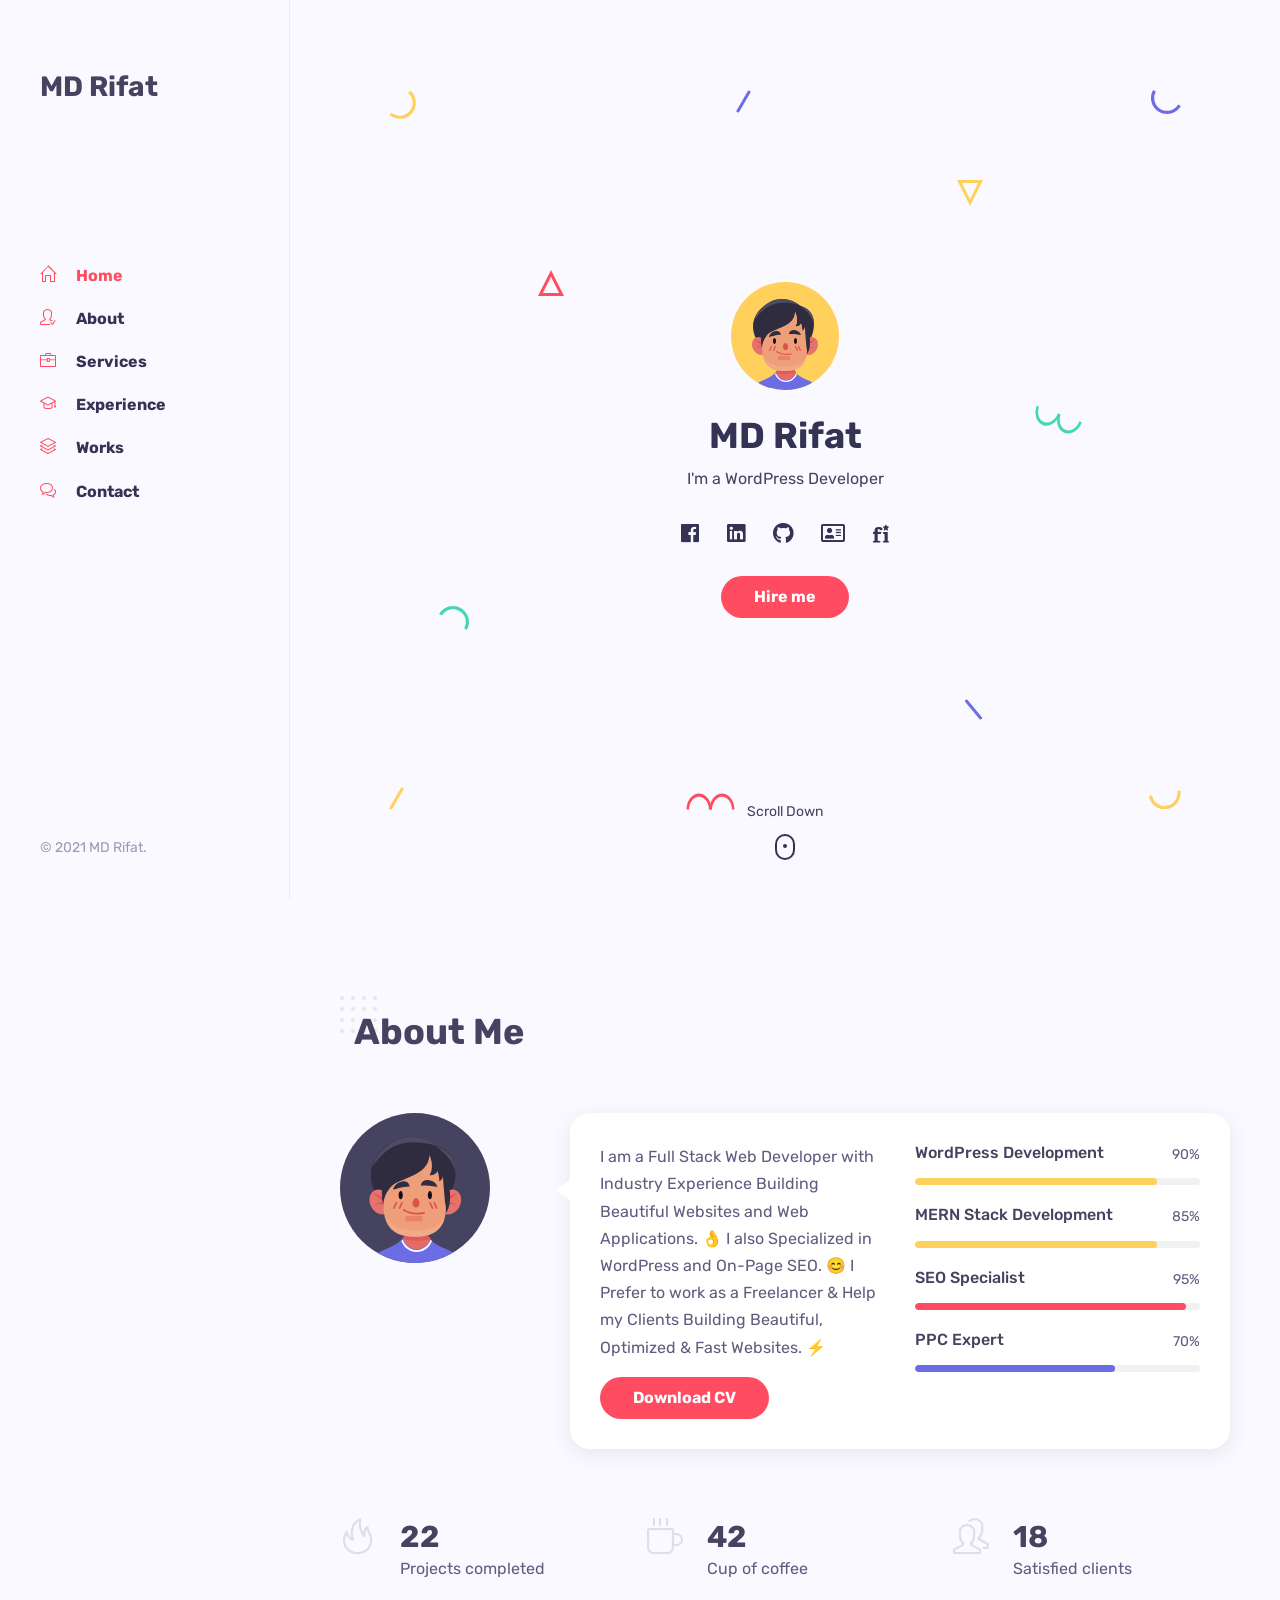
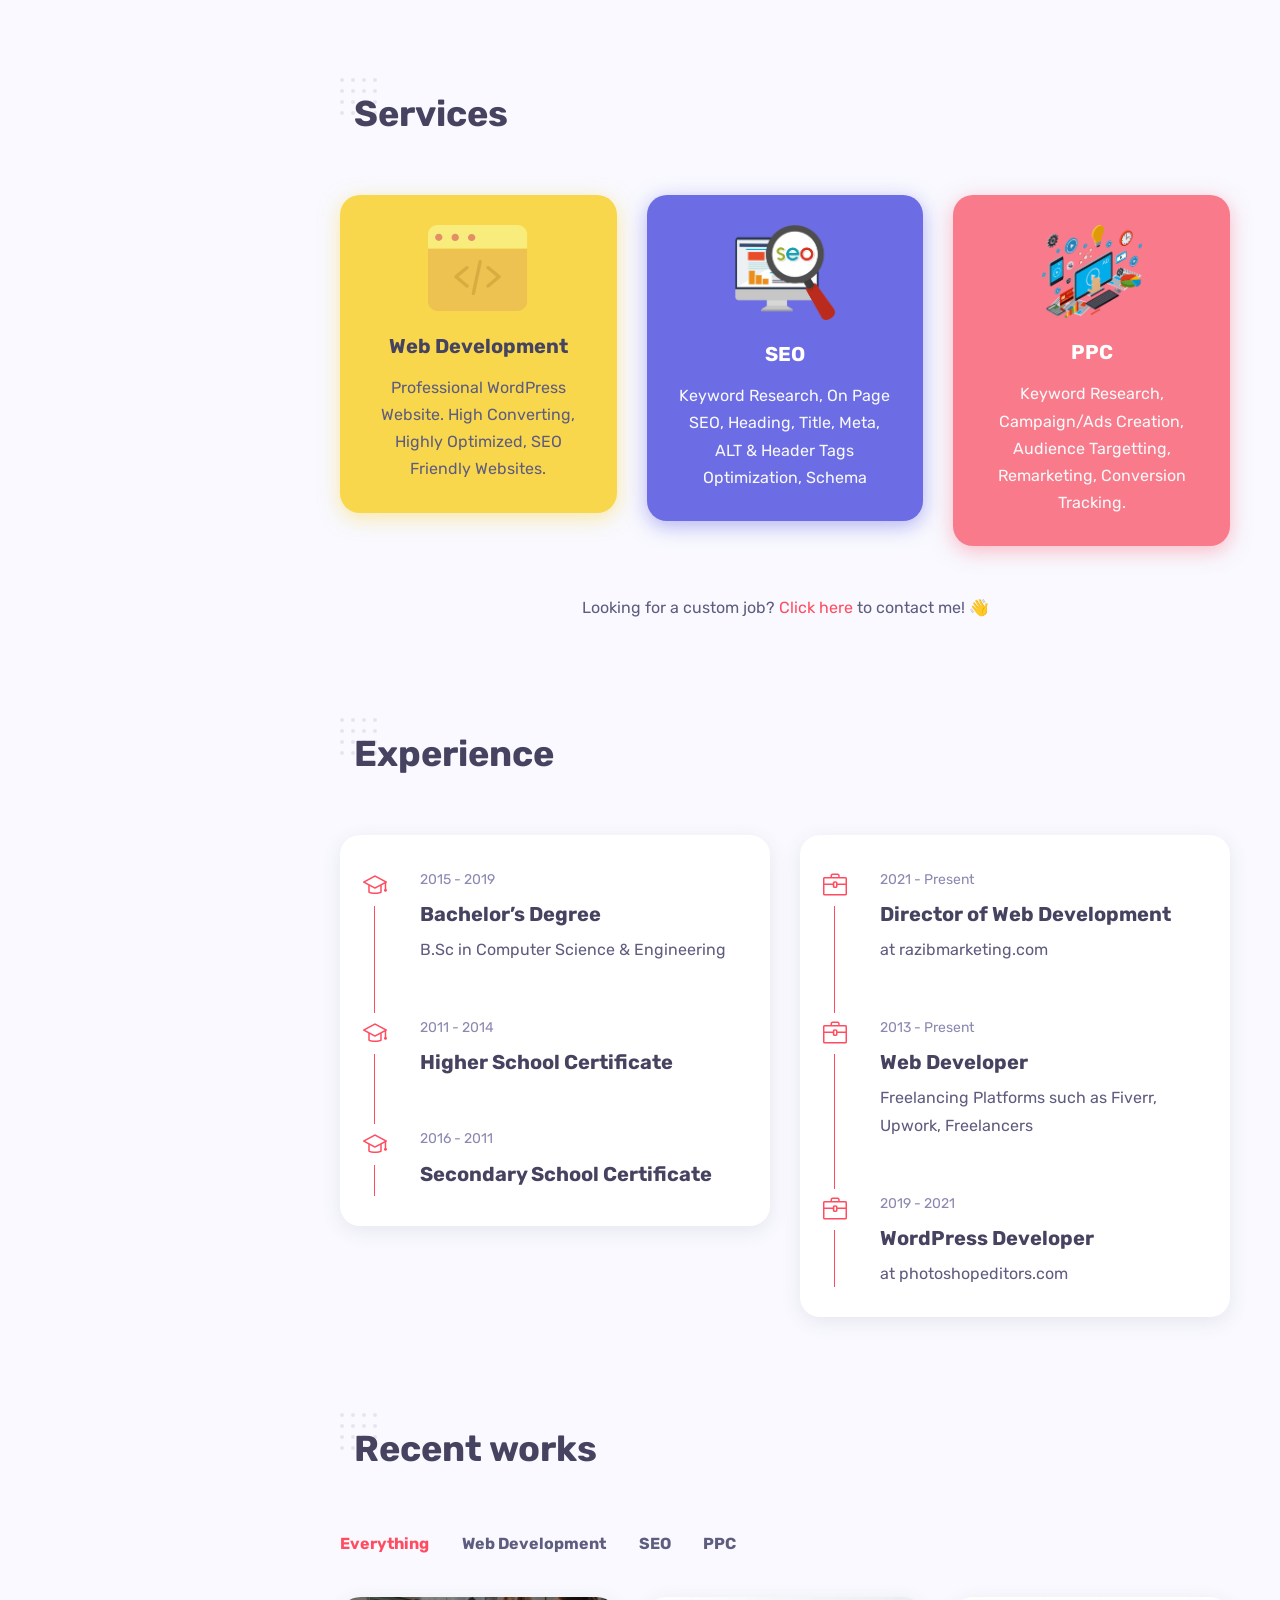
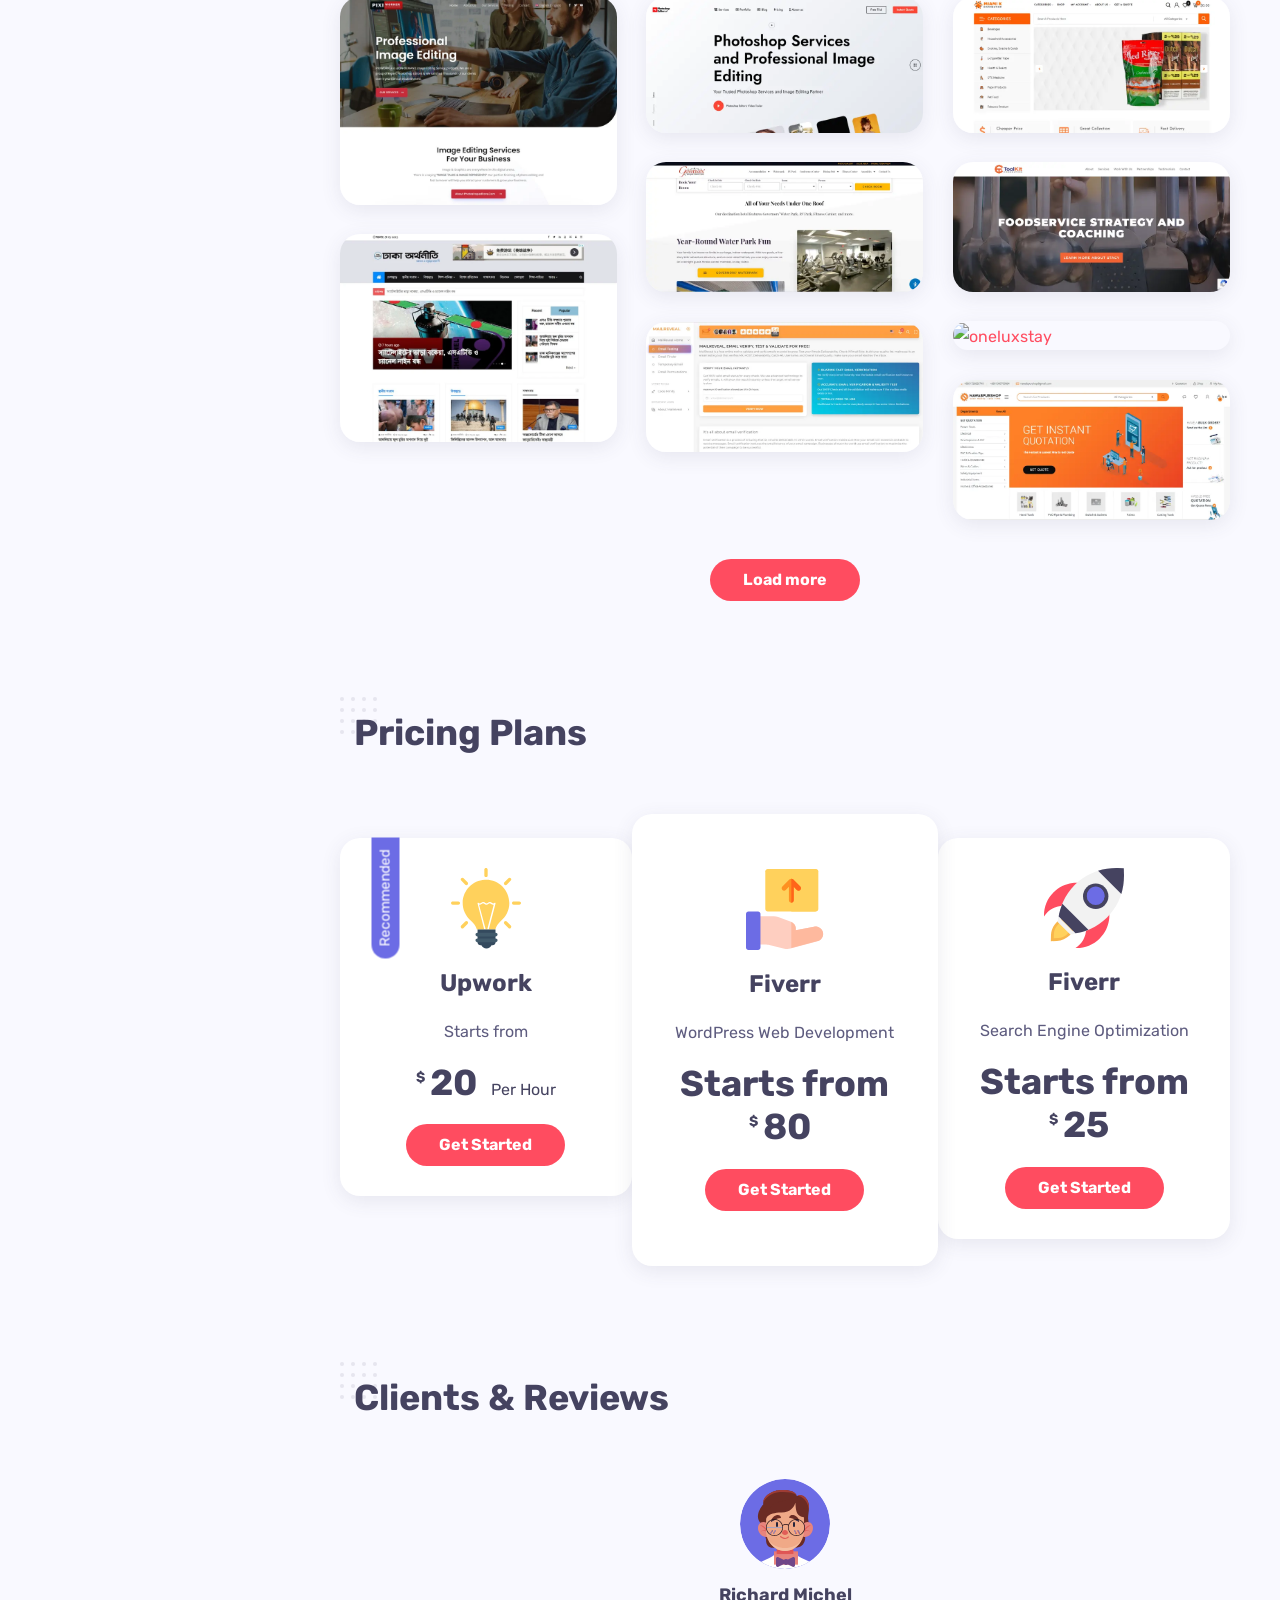
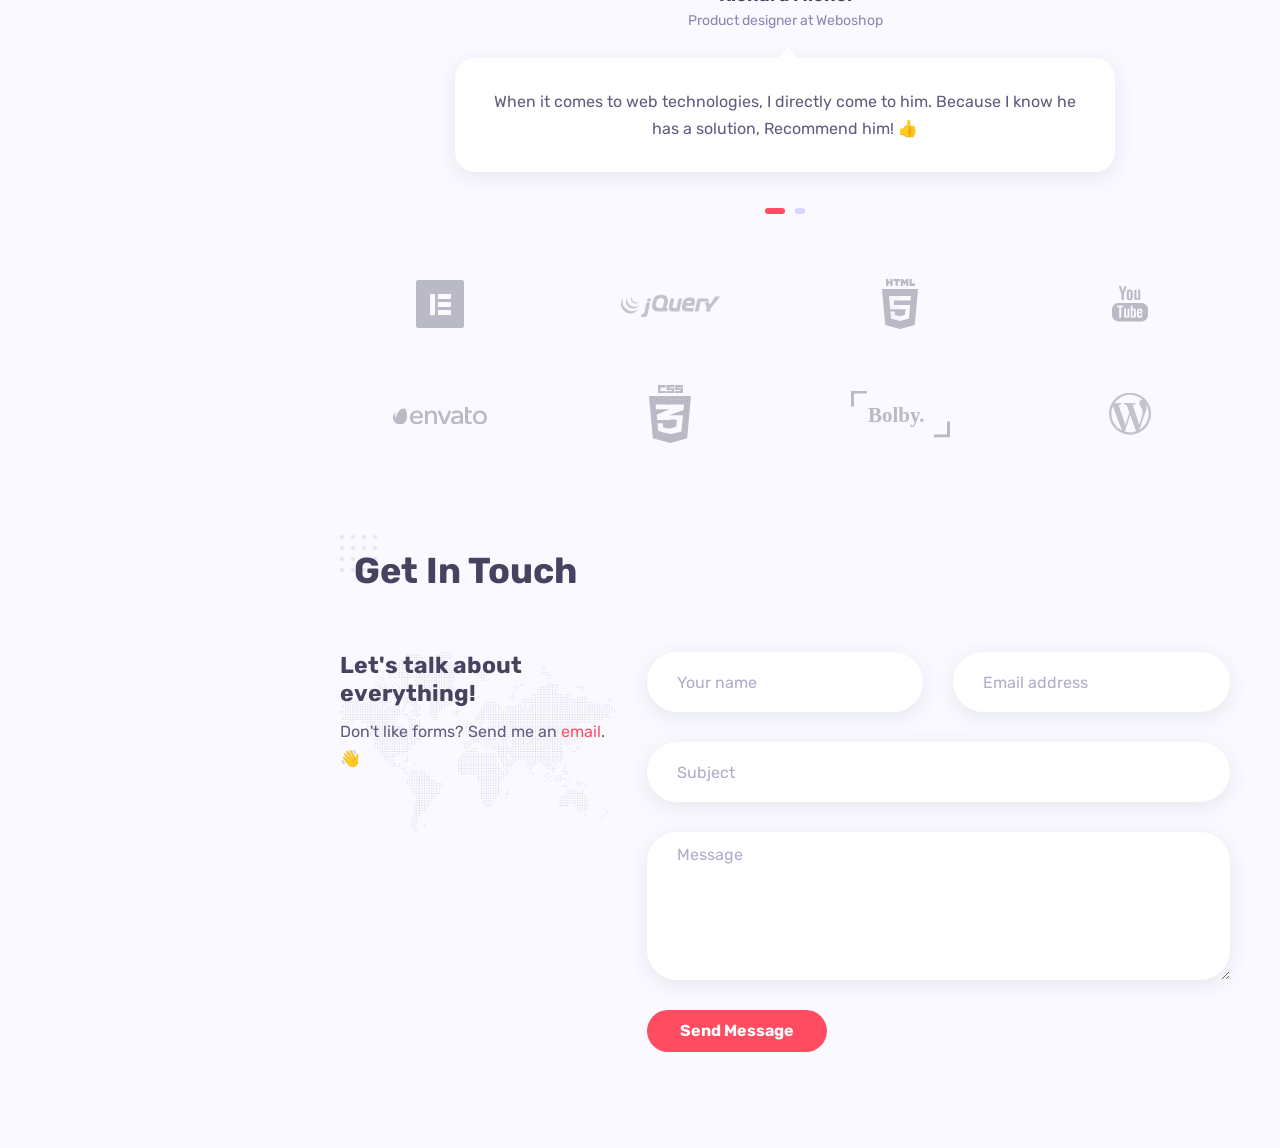
==== commit 4aa2ed17: "JS Defer" ====
--- a/index.html
+++ b/index.html
@@ -949,22 +949,22 @@
 
 <!-- SCRIPTS -->
 <script src="js/jquery-1.12.3.min.js"></script>
-<script src="js/jquery.easing.min.js"></script>
-<script src="js/jquery.waypoints.min.js"></script>
-<script src="js/jquery.counterup.min.js"></script>
-<script src="js/popper.min.js"></script>
-<script src="js/bootstrap.min.js"></script>
-<script src="js/isotope.pkgd.min.js"></script>
-<script src="js/infinite-scroll.min.js"></script>
-<script src="js/imagesloaded.pkgd.min.js"></script>
-<script src="js/slick.min.js"></script>
-<script src="js/contact.js"></script>
-<script src="js/validator.js"></script>
-<script src="js/wow.min.js"></script>
-<script src="js/morphext.min.js"></script>
-<script src="js/parallax.min.js"></script>
-<script src="js/jquery.magnific-popup.min.js"></script>
-<script src="js/custom.js"></script>
+<script defer src="js/jquery.easing.min.js"></script>
+<script defer src="js/jquery.waypoints.min.js"></script>
+<script defer src="js/jquery.counterup.min.js"></script>
+<script defer src="js/popper.min.js"></script>
+<script defer src="js/bootstrap.min.js"></script>
+<script defer src="js/isotope.pkgd.min.js"></script>
+<script defer src="js/infinite-scroll.min.js"></script>
+<script defer src="js/imagesloaded.pkgd.min.js"></script>
+<script defer src="js/slick.min.js"></script>
+<script defer src="js/contact.js"></script>
+<script defer src="js/validator.js"></script>
+<script defer src="js/wow.min.js"></script>
+<script defer src="js/morphext.min.js"></script>
+<script defer src="js/parallax.min.js"></script>
+<script defer src="js/jquery.magnific-popup.min.js"></script>
+<script defer src="js/custom.js"></script>
 
 </body>
 
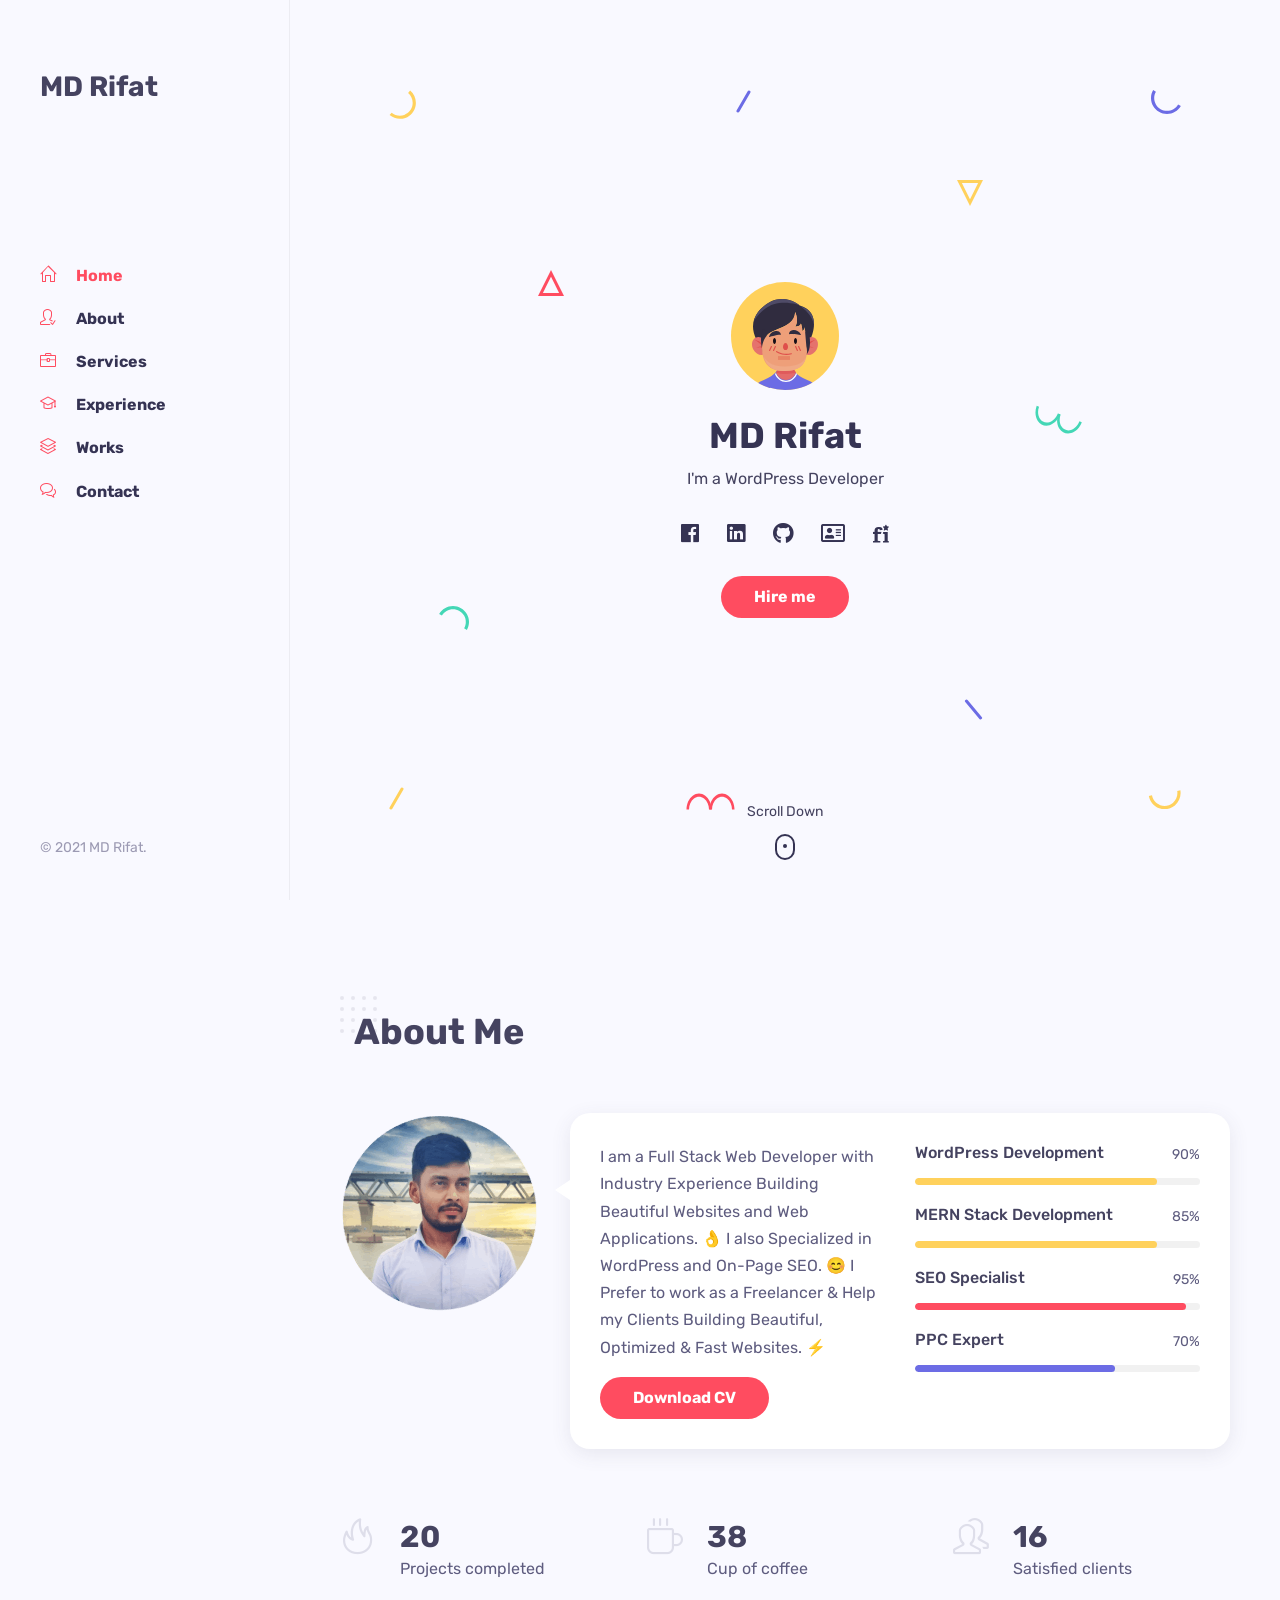
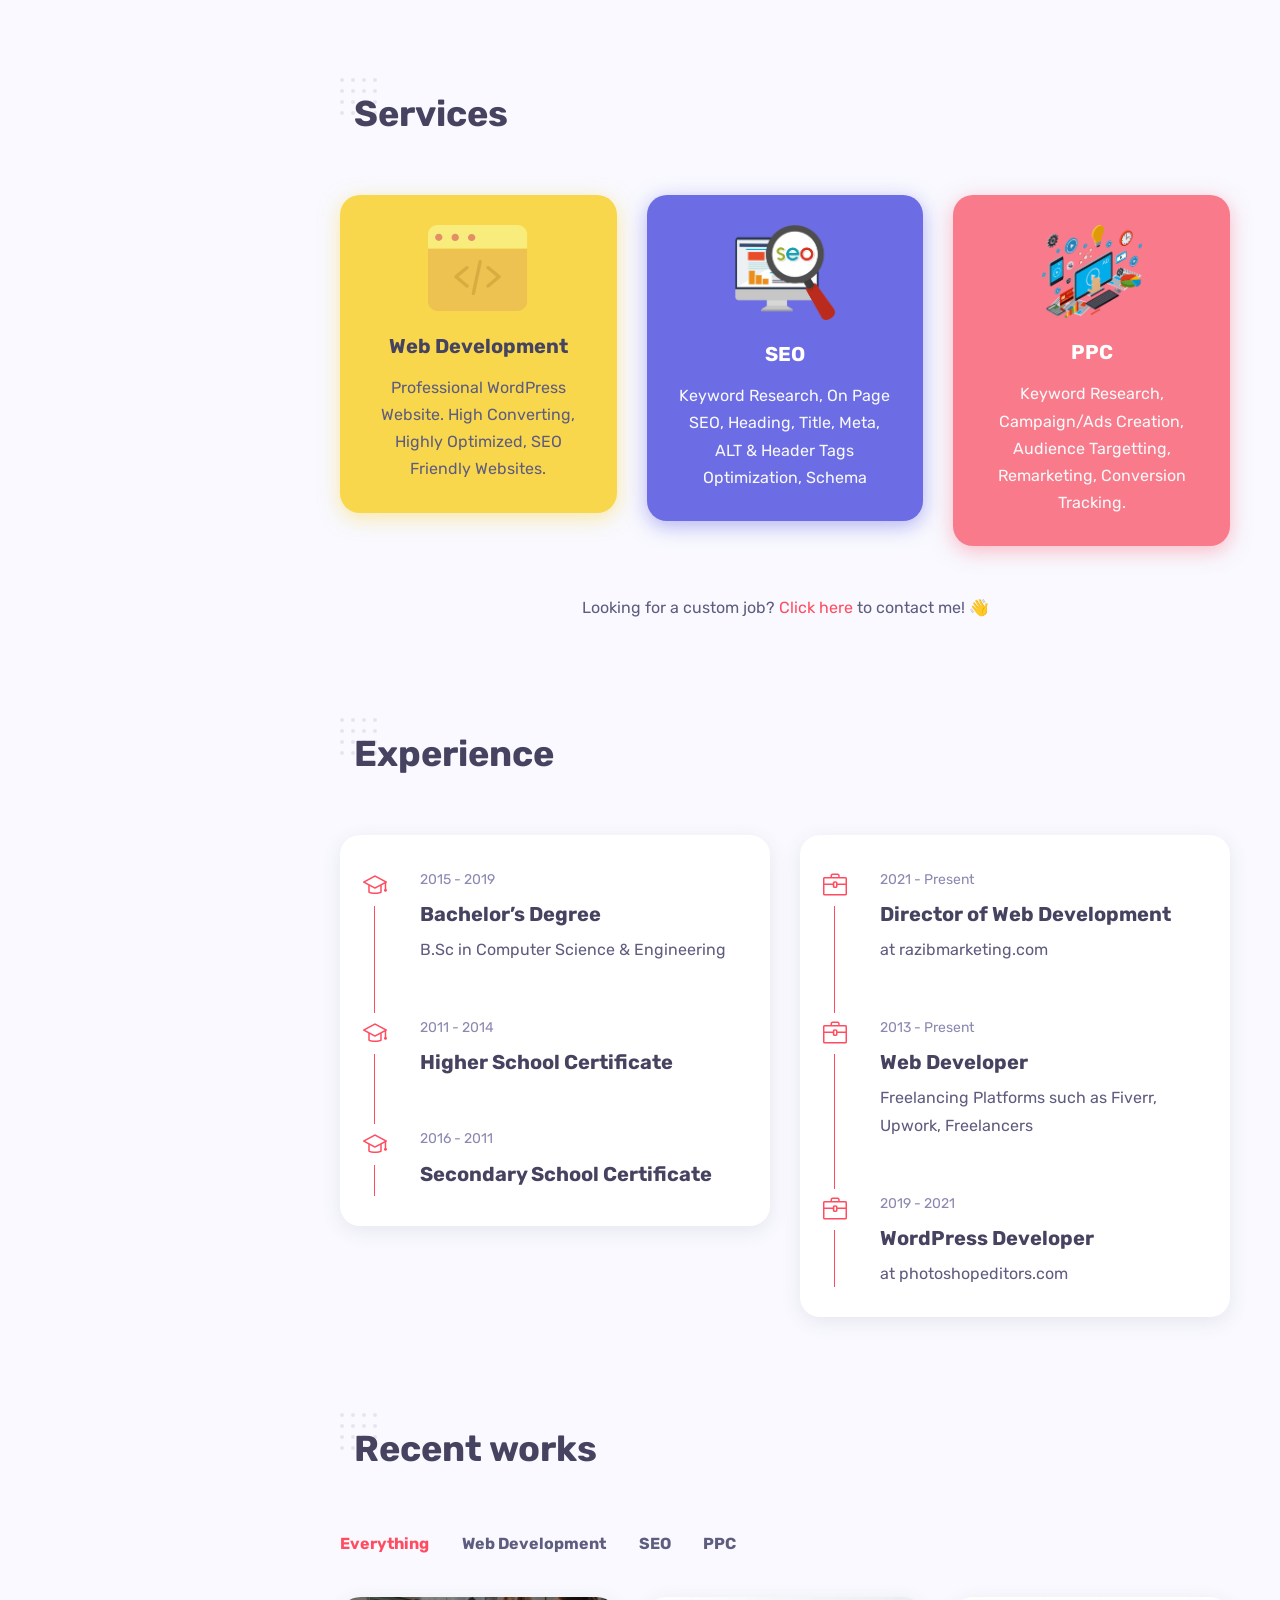
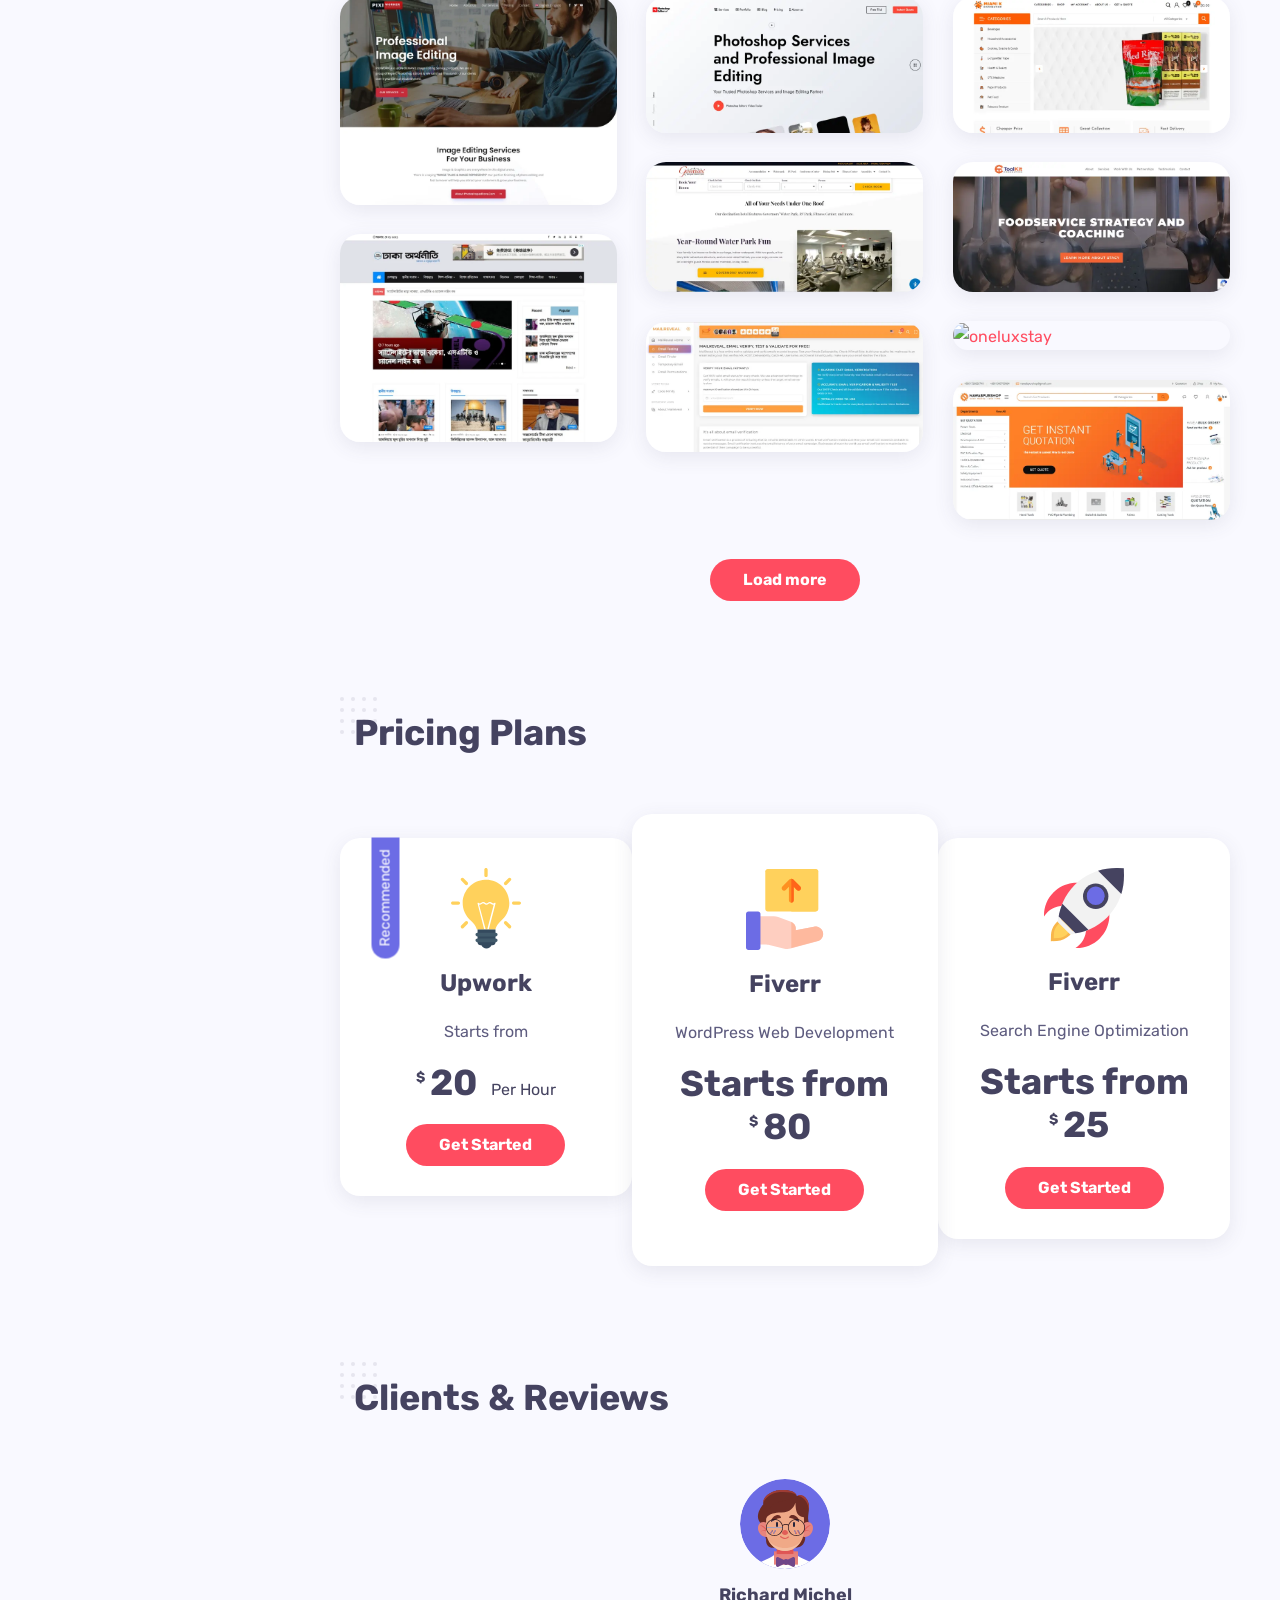
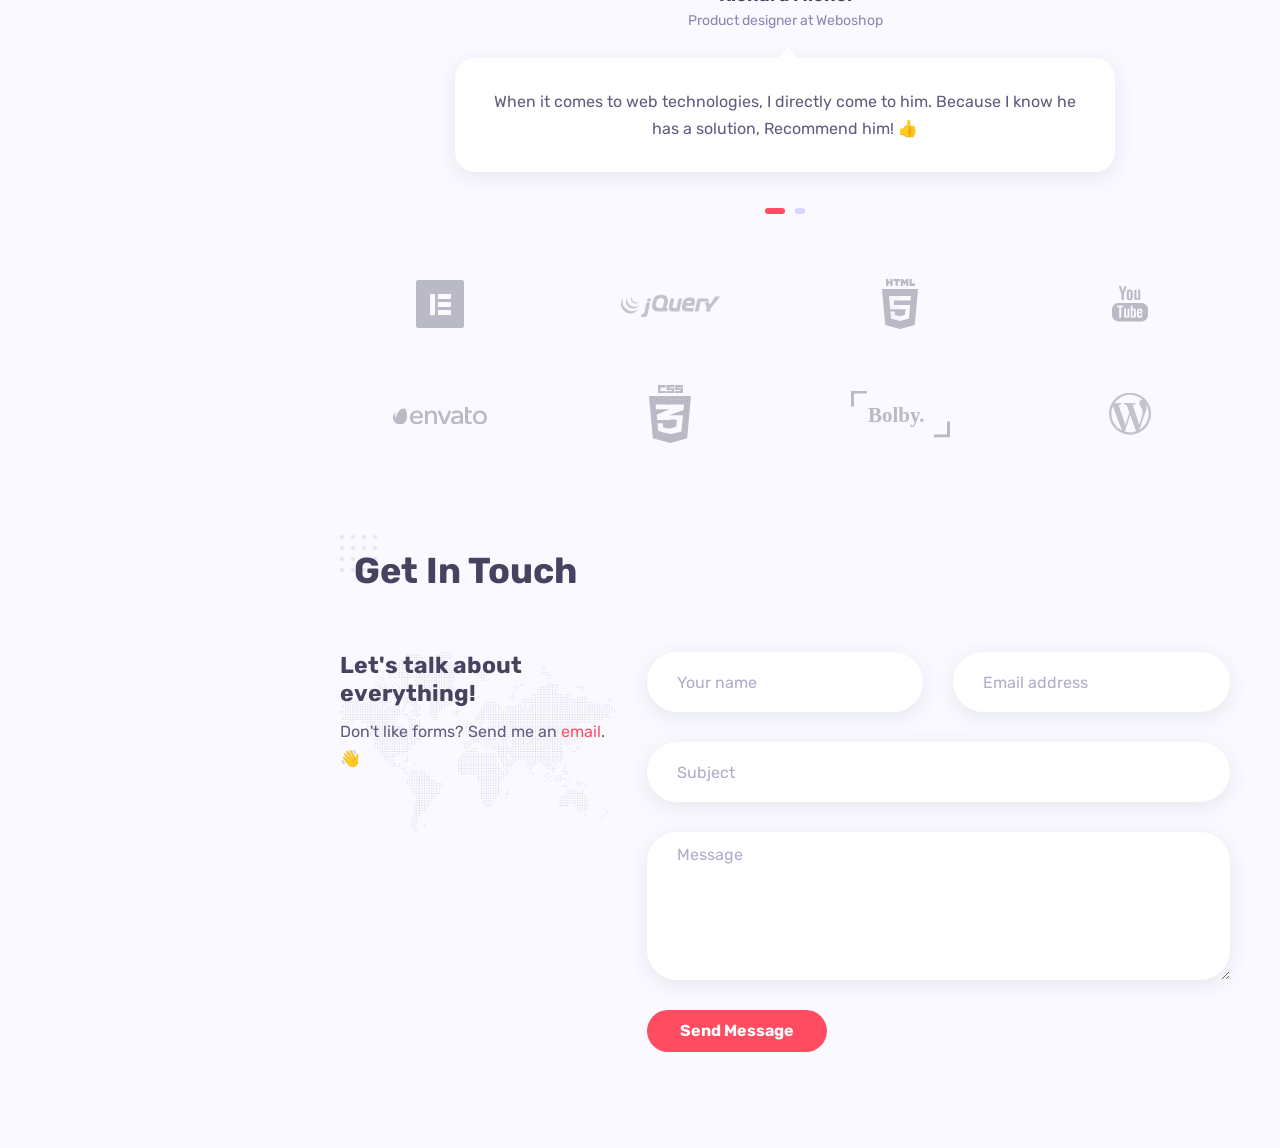
==== commit 2ec77e2a: "Image Import" ====
--- a/index.html
+++ b/index.html
@@ -195,7 +195,7 @@
 				<div class="col-md-3">
 					<div class="text-center text-md-left">
 						<!-- avatar image -->
-						<img src="images/avatar-2.svg" alt="Bolby" />
+						<img src="images/md rifat.png" alt="MD Rifat" />
 					</div>
 					<div class="spacer d-md-none d-lg-none" data-height="30"></div>
 				</div>
@@ -965,7 +965,6 @@
 <script defer src="js/parallax.min.js"></script>
 <script defer src="js/jquery.magnific-popup.min.js"></script>
 <script defer src="js/custom.js"></script>
-
 </body>
 
 </html>
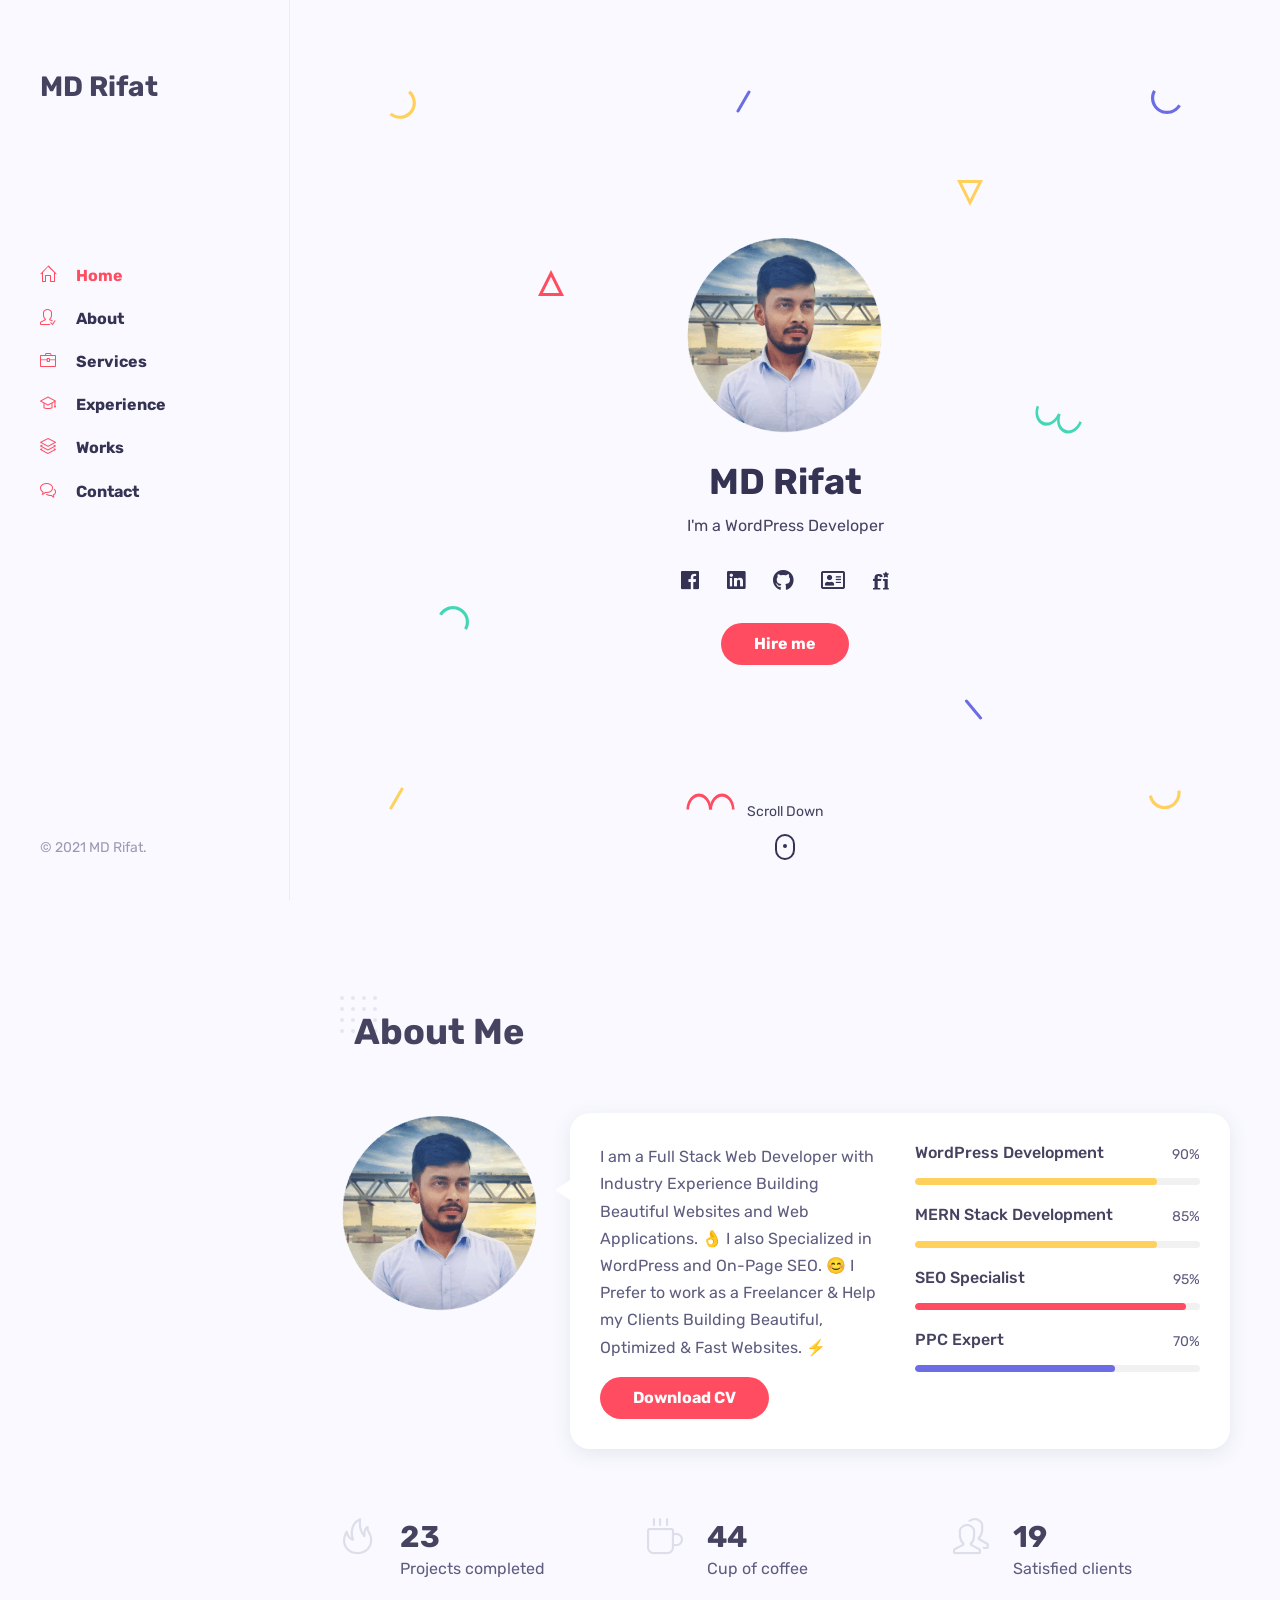
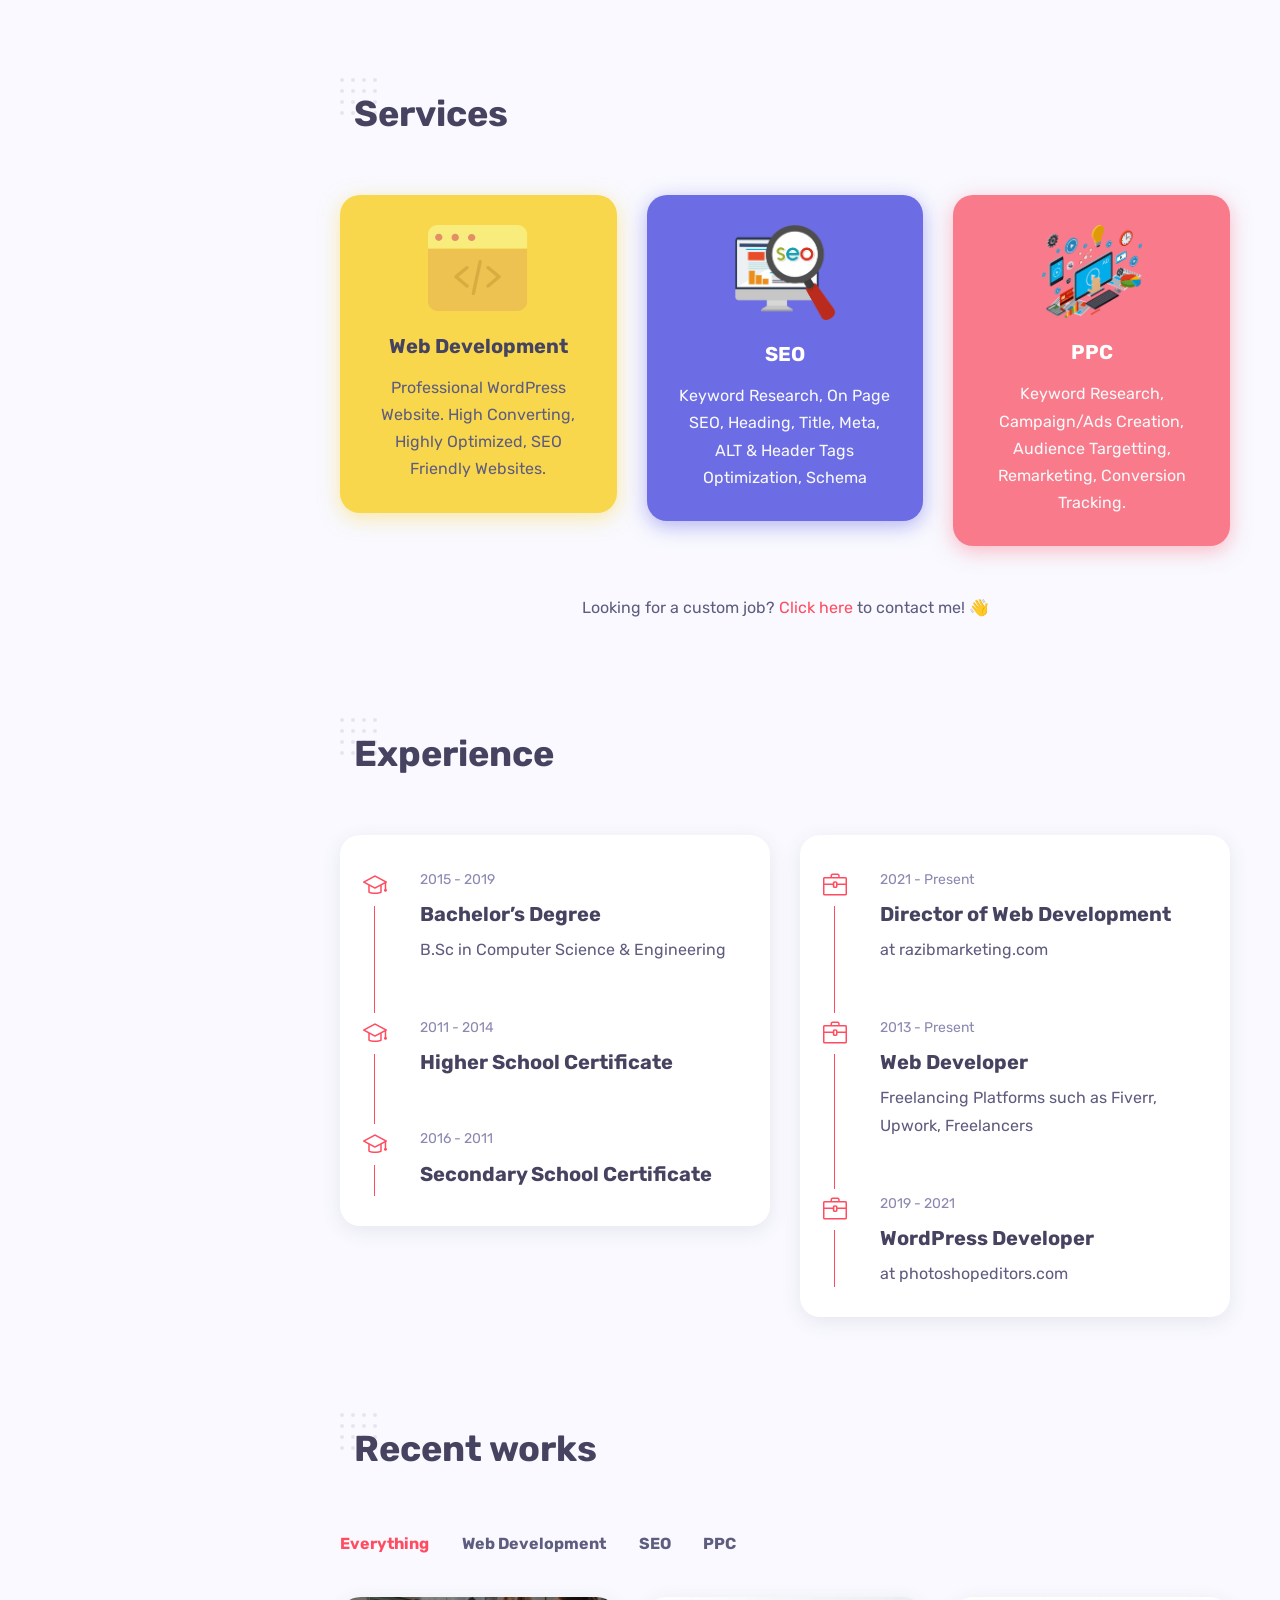
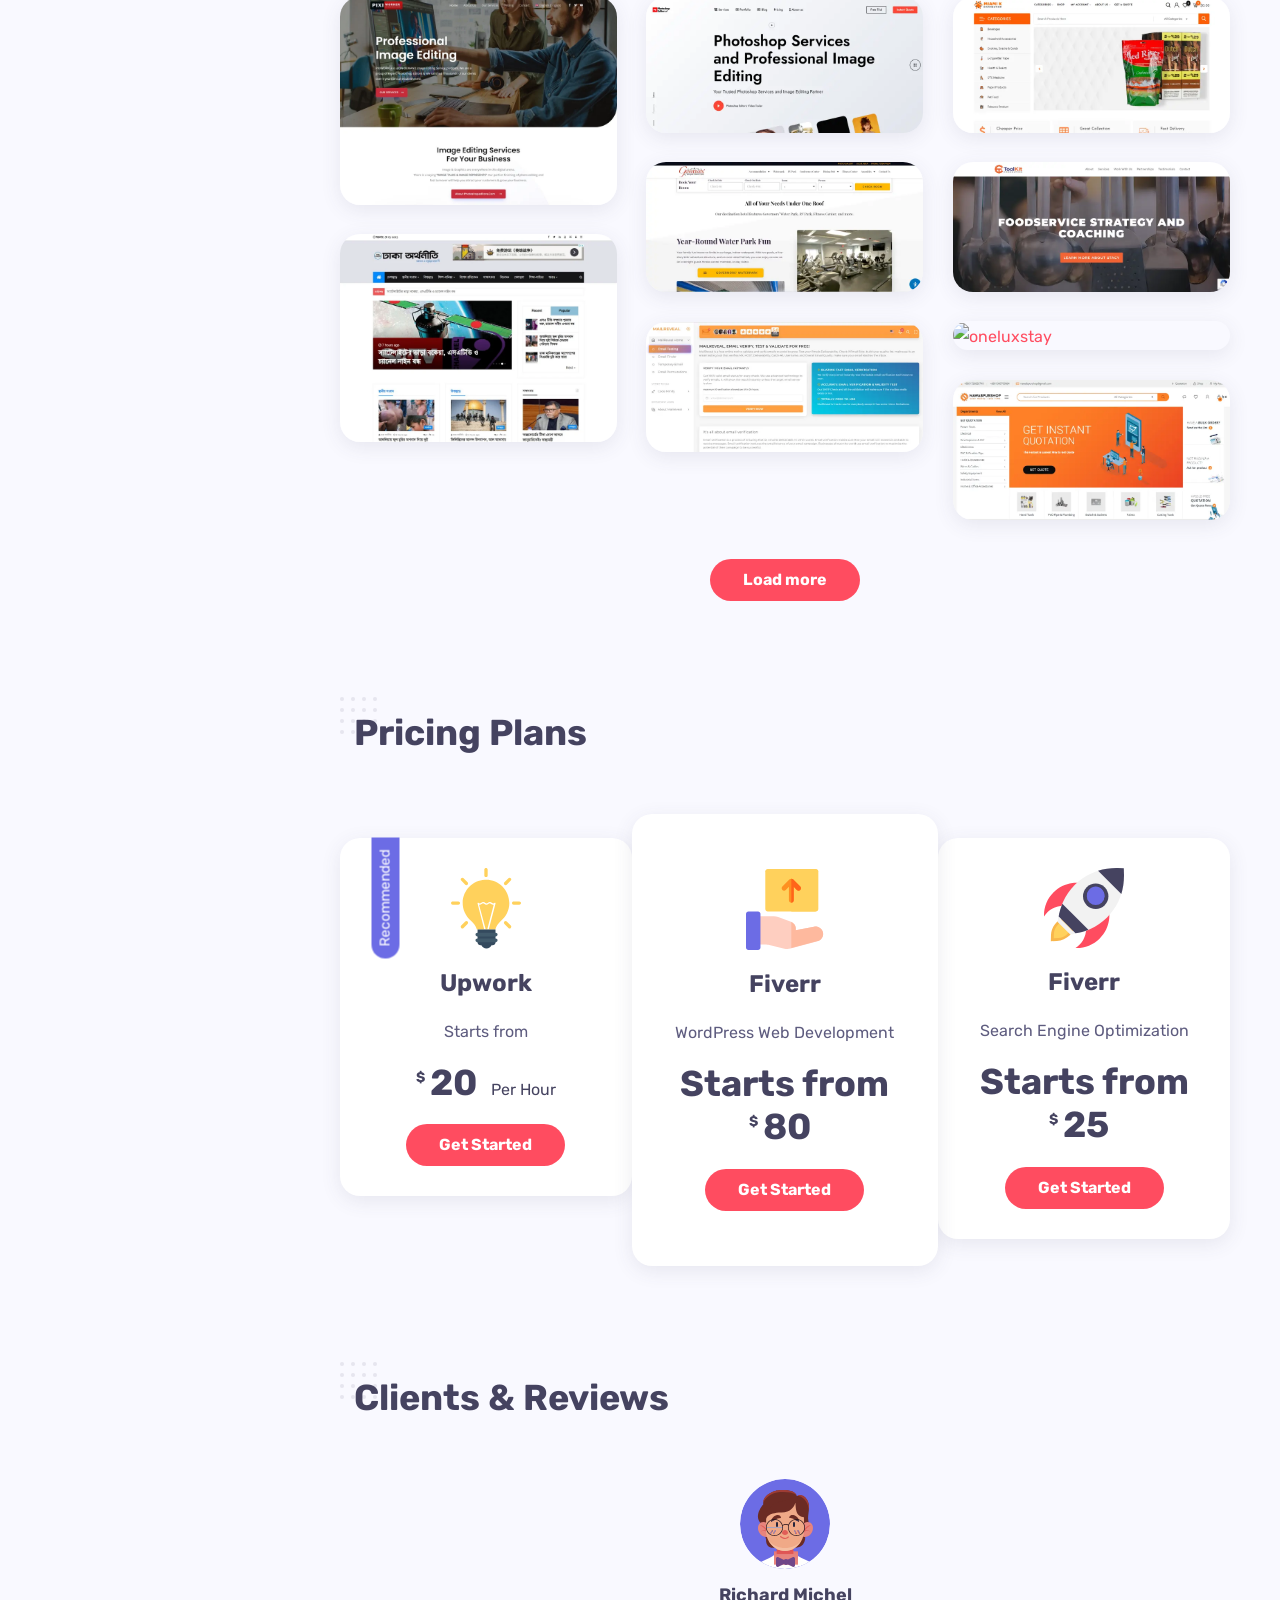
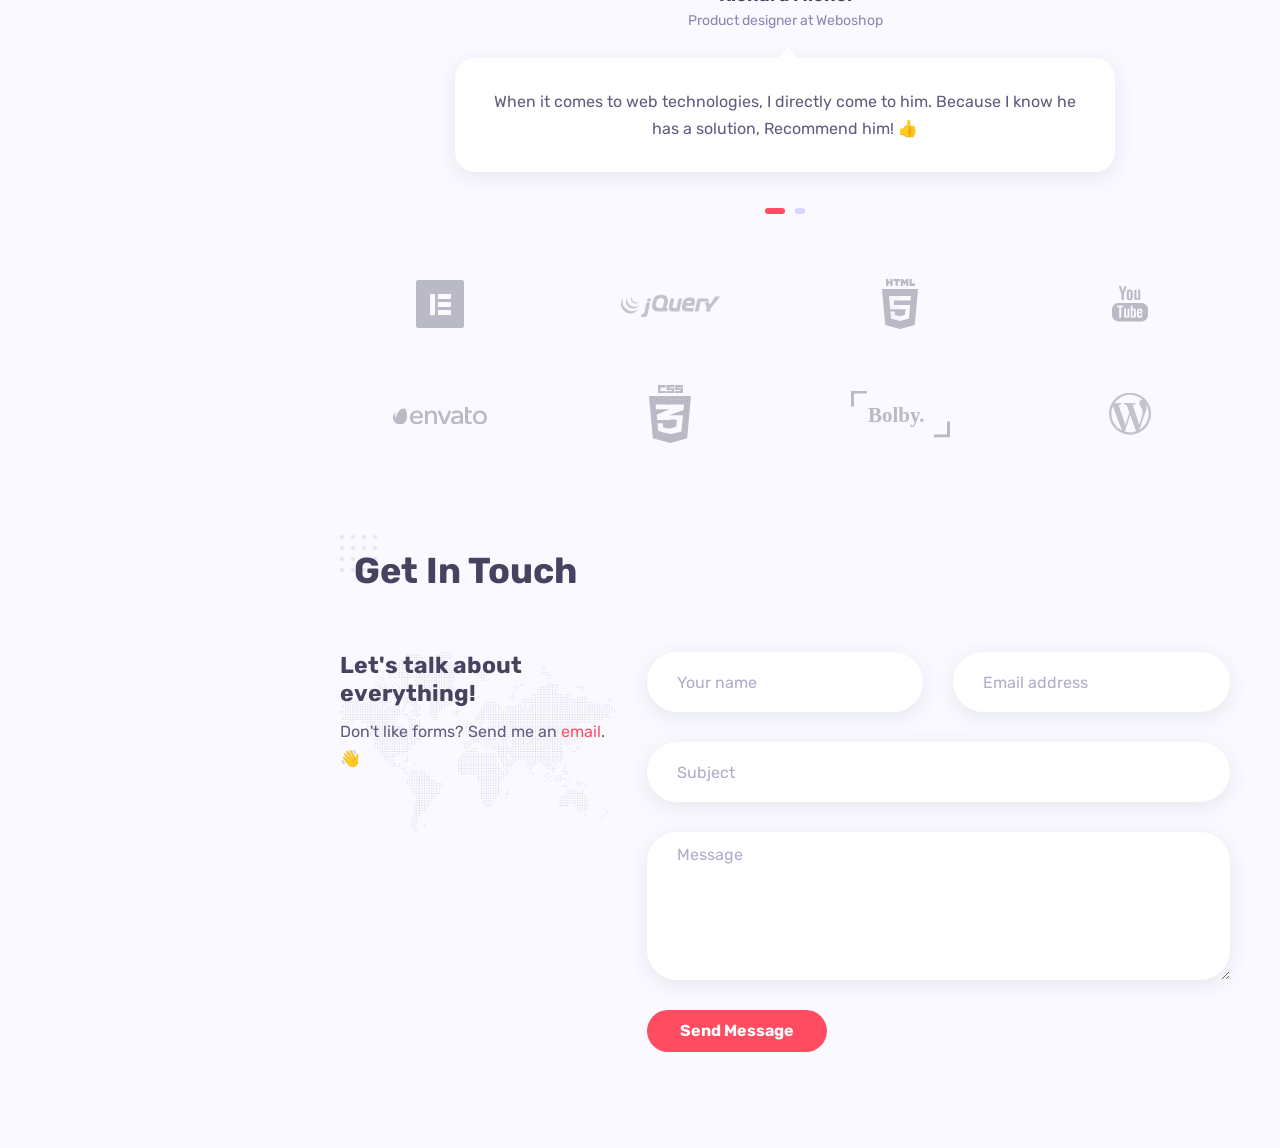
==== commit afa5b267: "My Images Added" ====
--- a/index.html
+++ b/index.html
@@ -119,7 +119,7 @@
 			<!-- intro -->
 			<div class="intro">
 				<!-- avatar image -->
-				<img src="images/avatar-1.svg" alt="Bolby" class="mb-4" />
+				<img src="images/md rifat.png" alt="MD Rifat" class="mb-4" />
 
 				<!-- info -->
 				<h1 class="mb-2 mt-0">MD Rifat</h1>
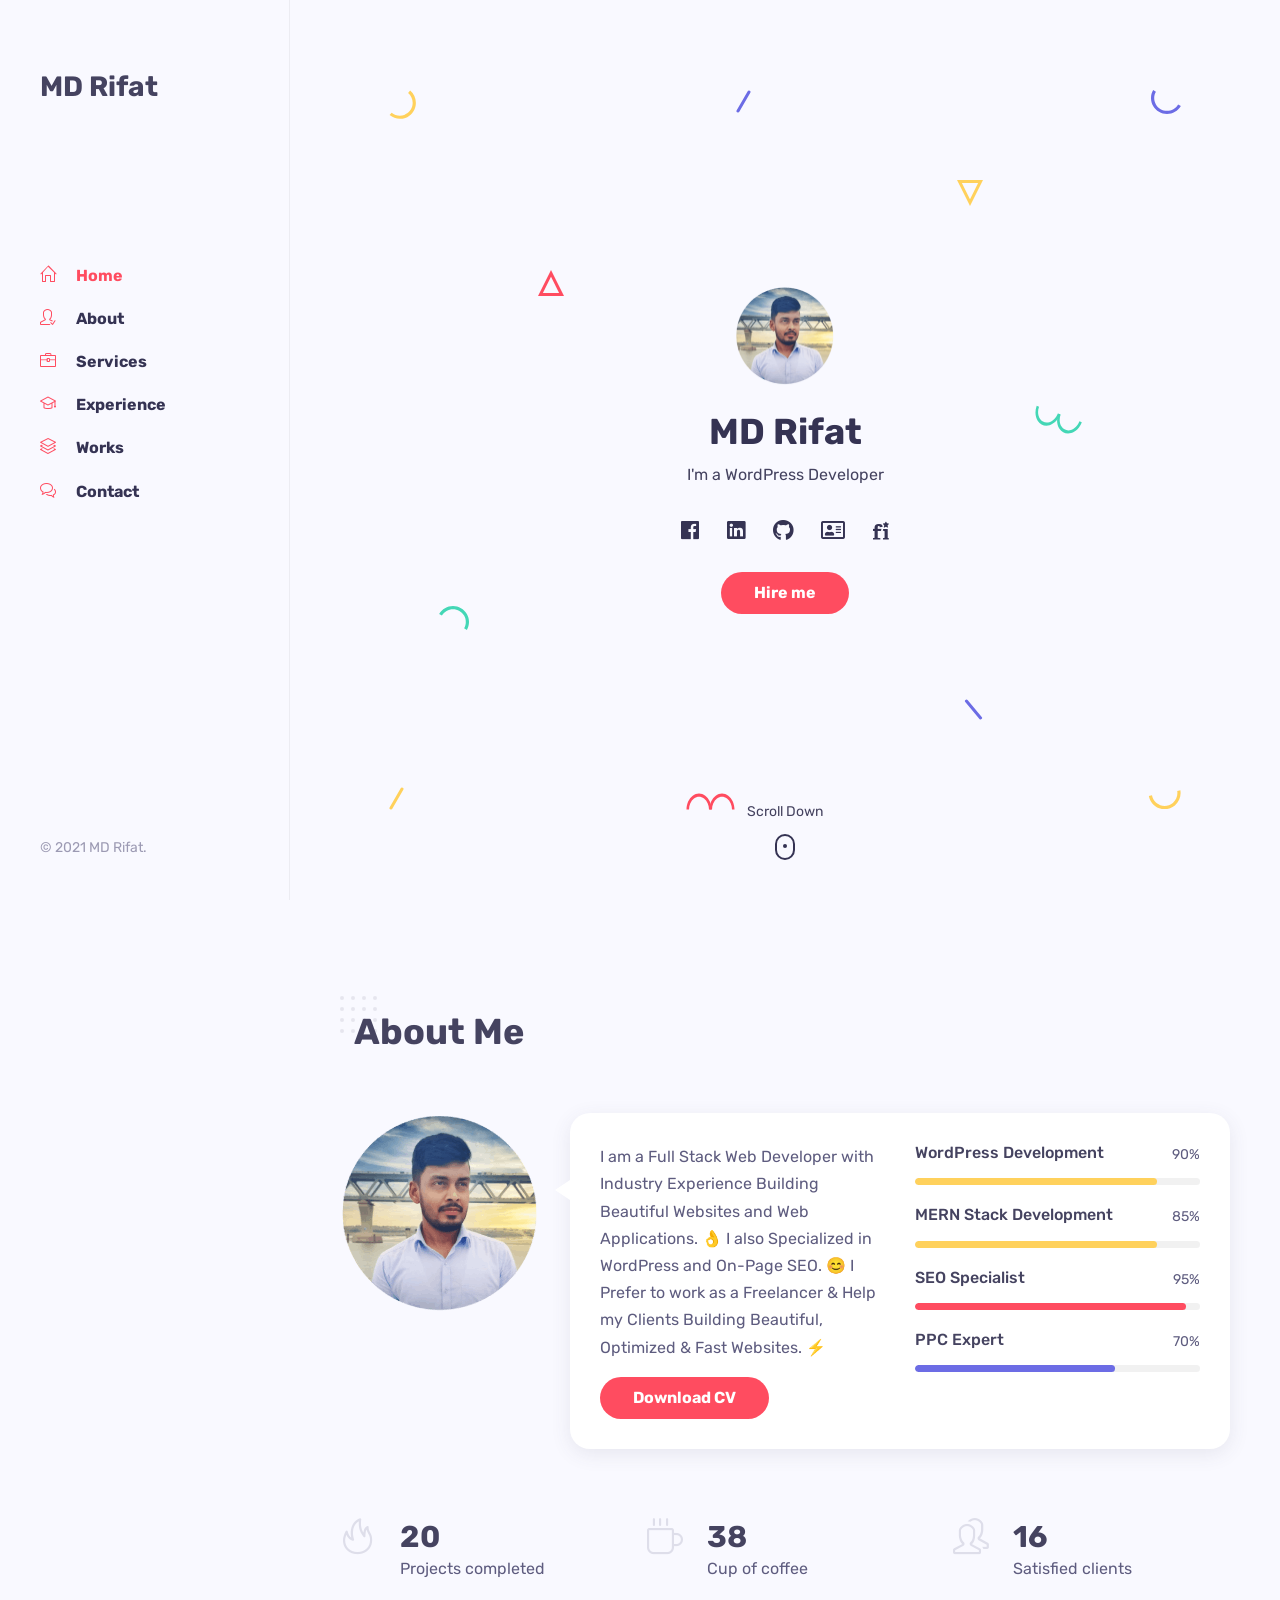
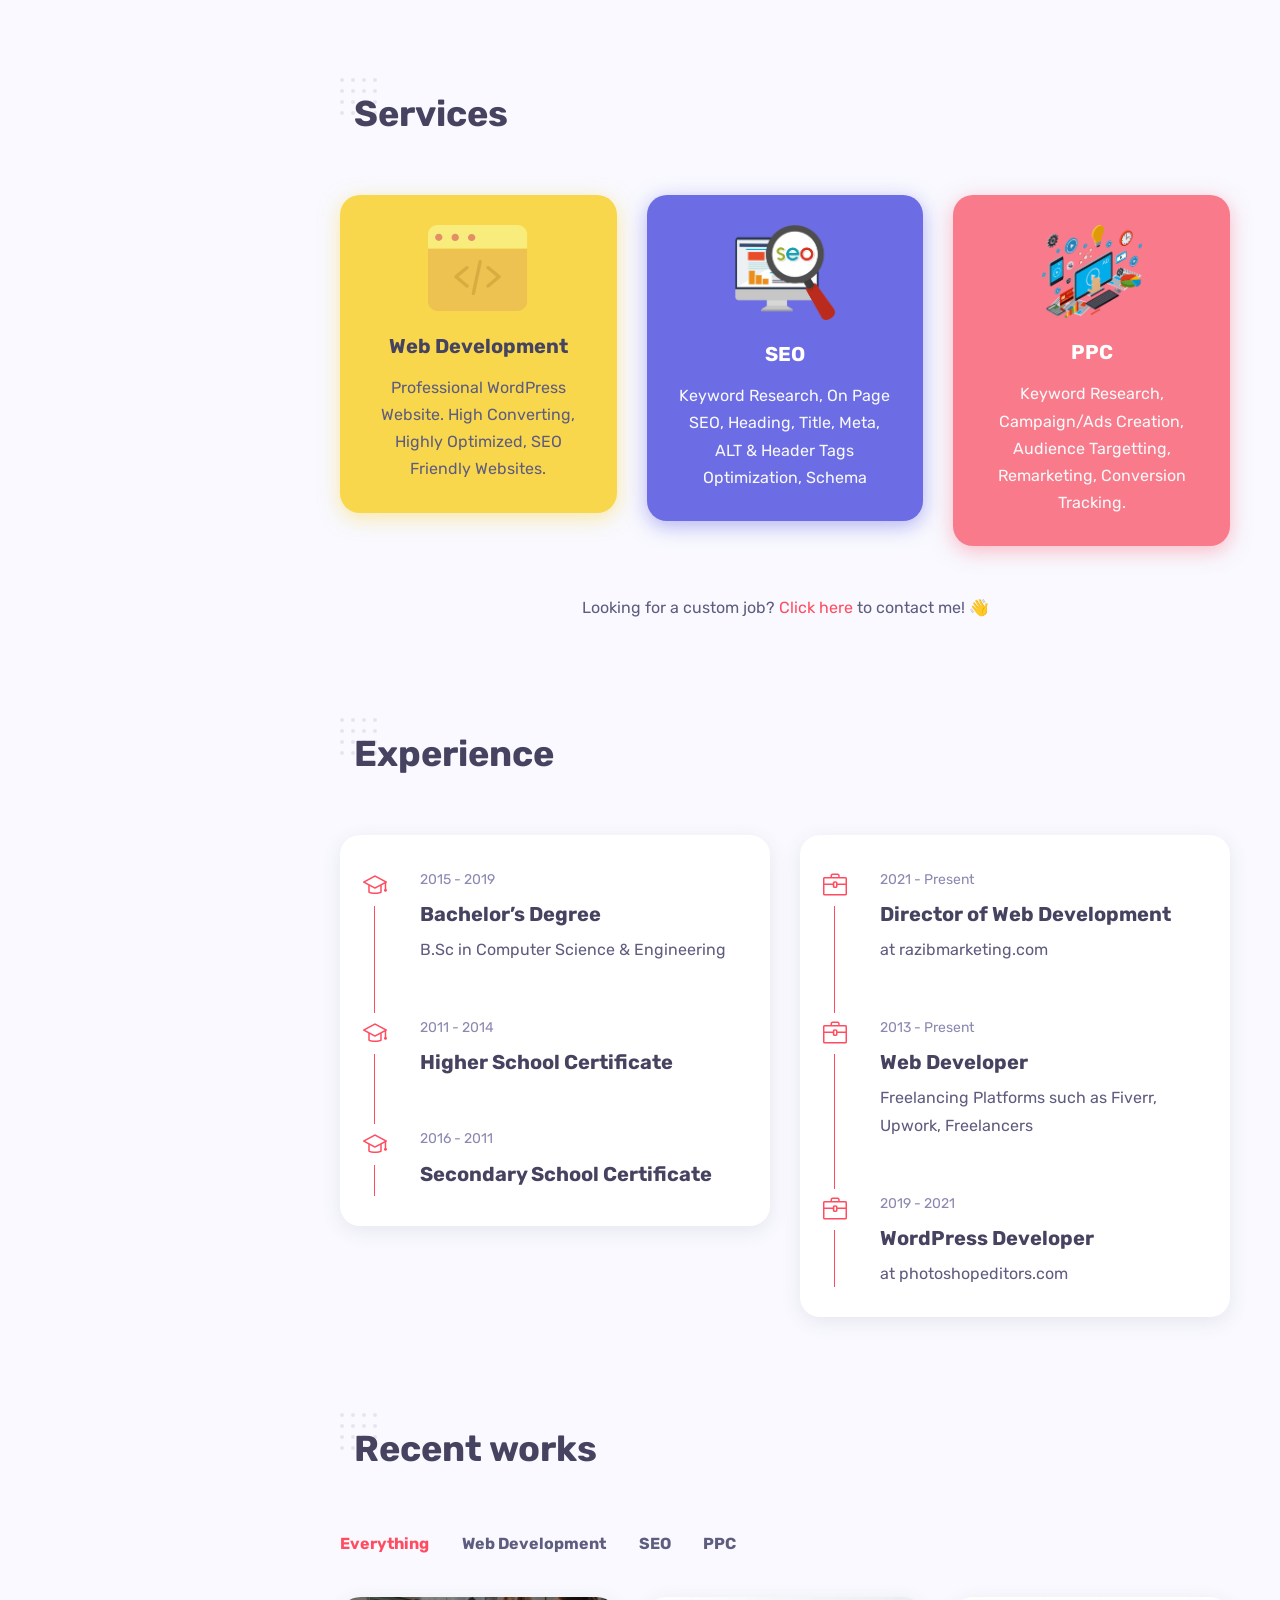
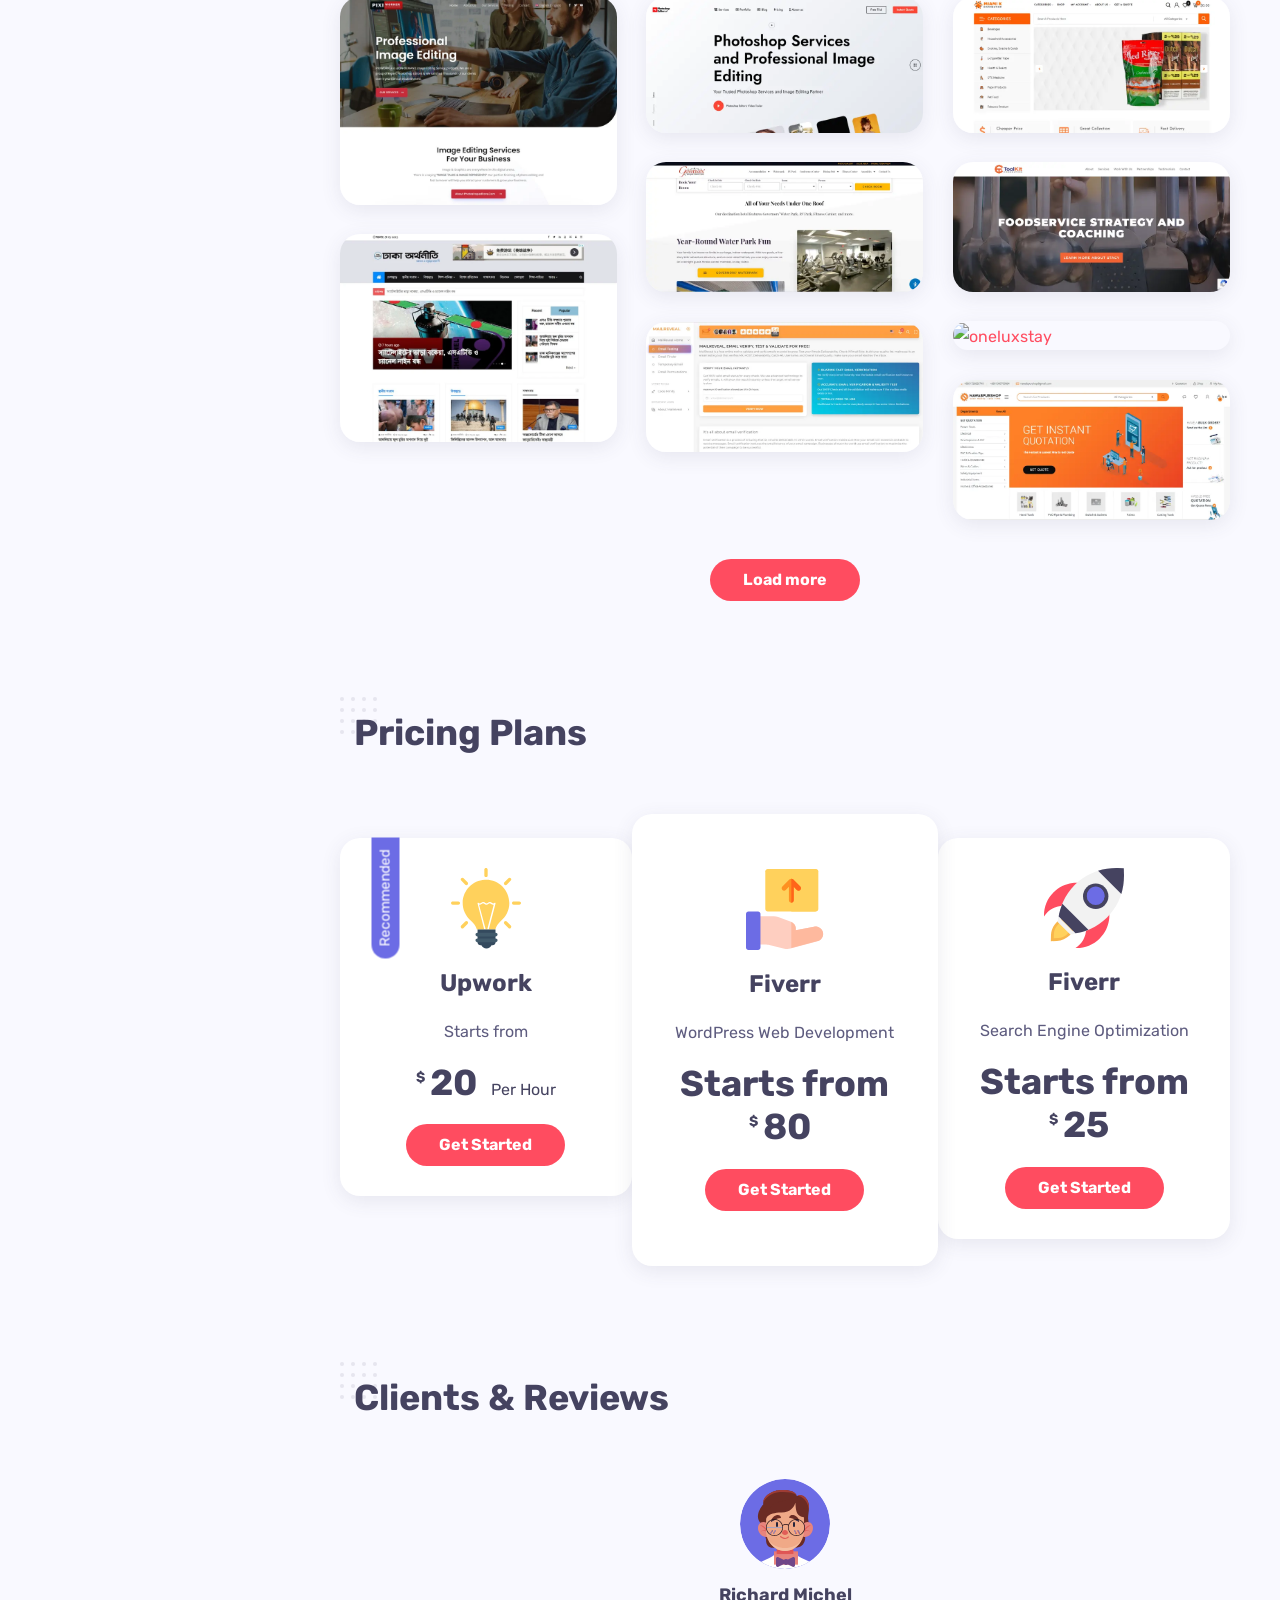
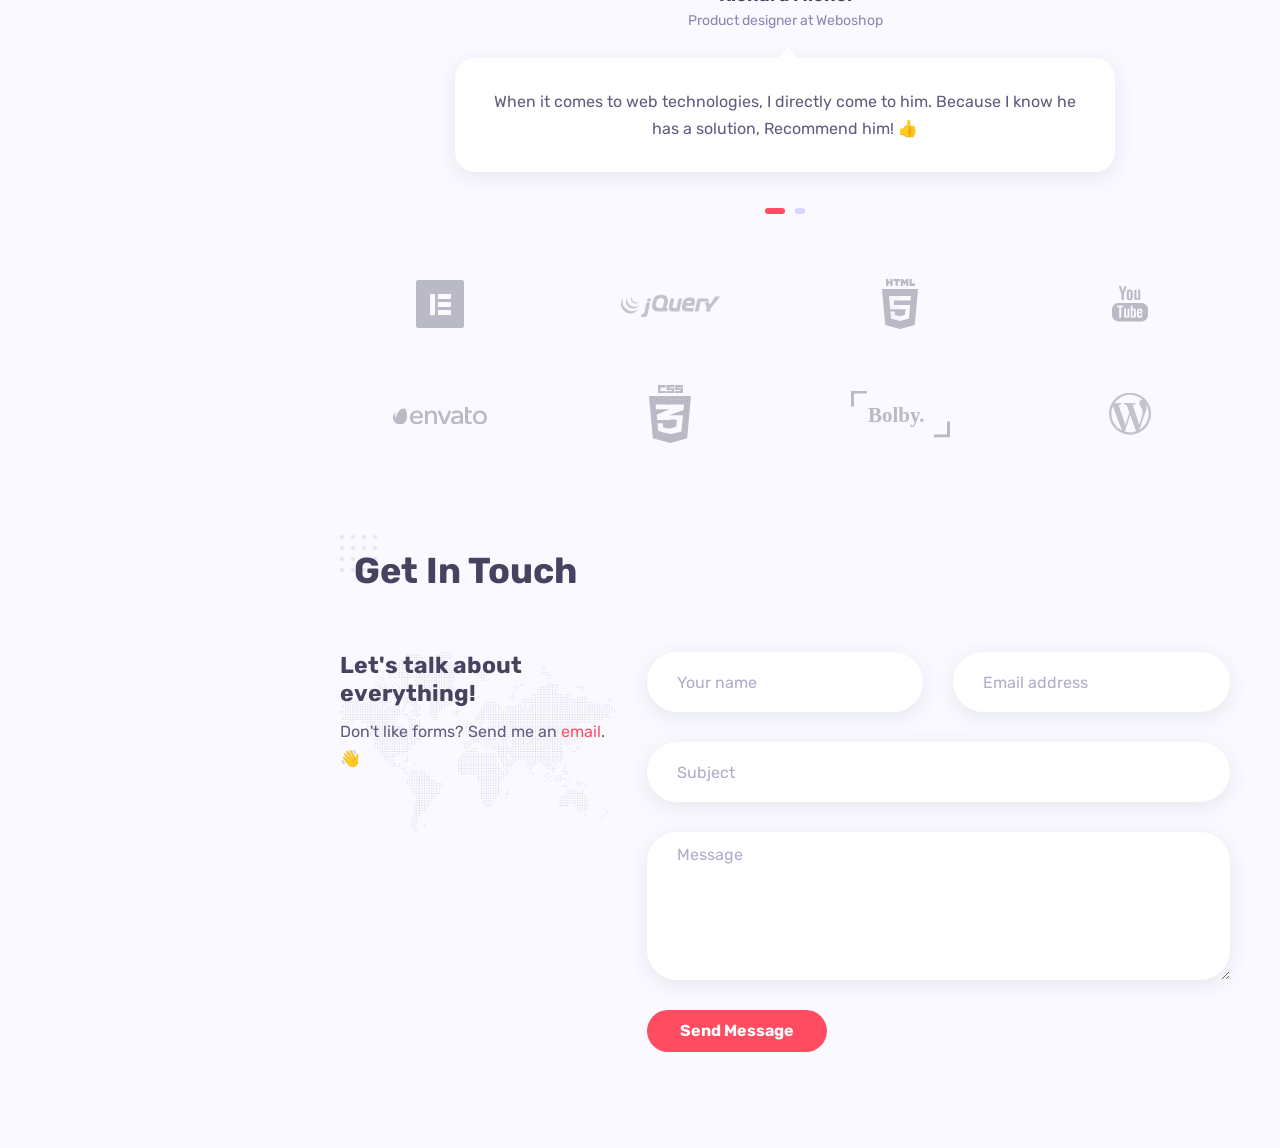
==== commit cb4f575c: "Height & width resize" ====
--- a/index.html
+++ b/index.html
@@ -119,7 +119,7 @@
 			<!-- intro -->
 			<div class="intro">
 				<!-- avatar image -->
-				<img src="images/md rifat.png" alt="MD Rifat" class="mb-4" />
+				<img height="100px" width="100px" src="images/md rifat.png" alt="MD Rifat" class="mb-4" />
 
 				<!-- info -->
 				<h1 class="mb-2 mt-0">MD Rifat</h1>
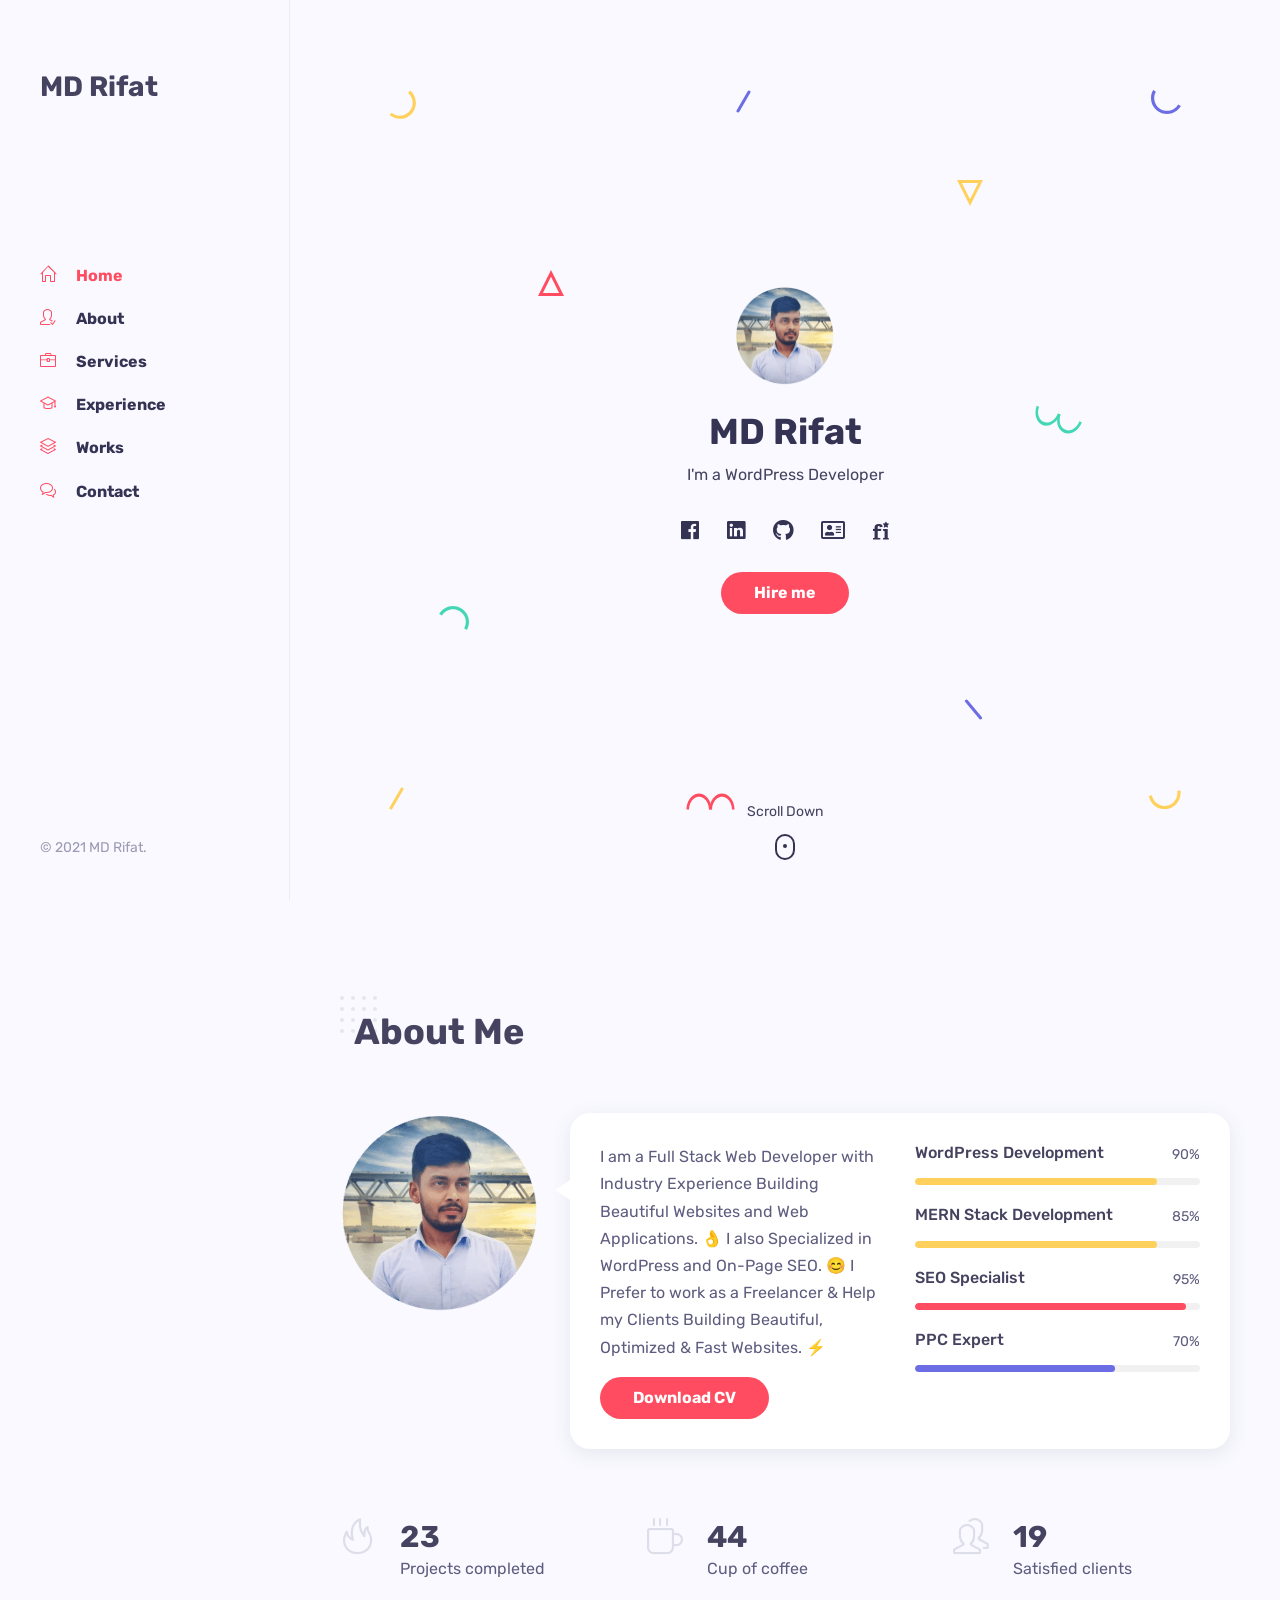
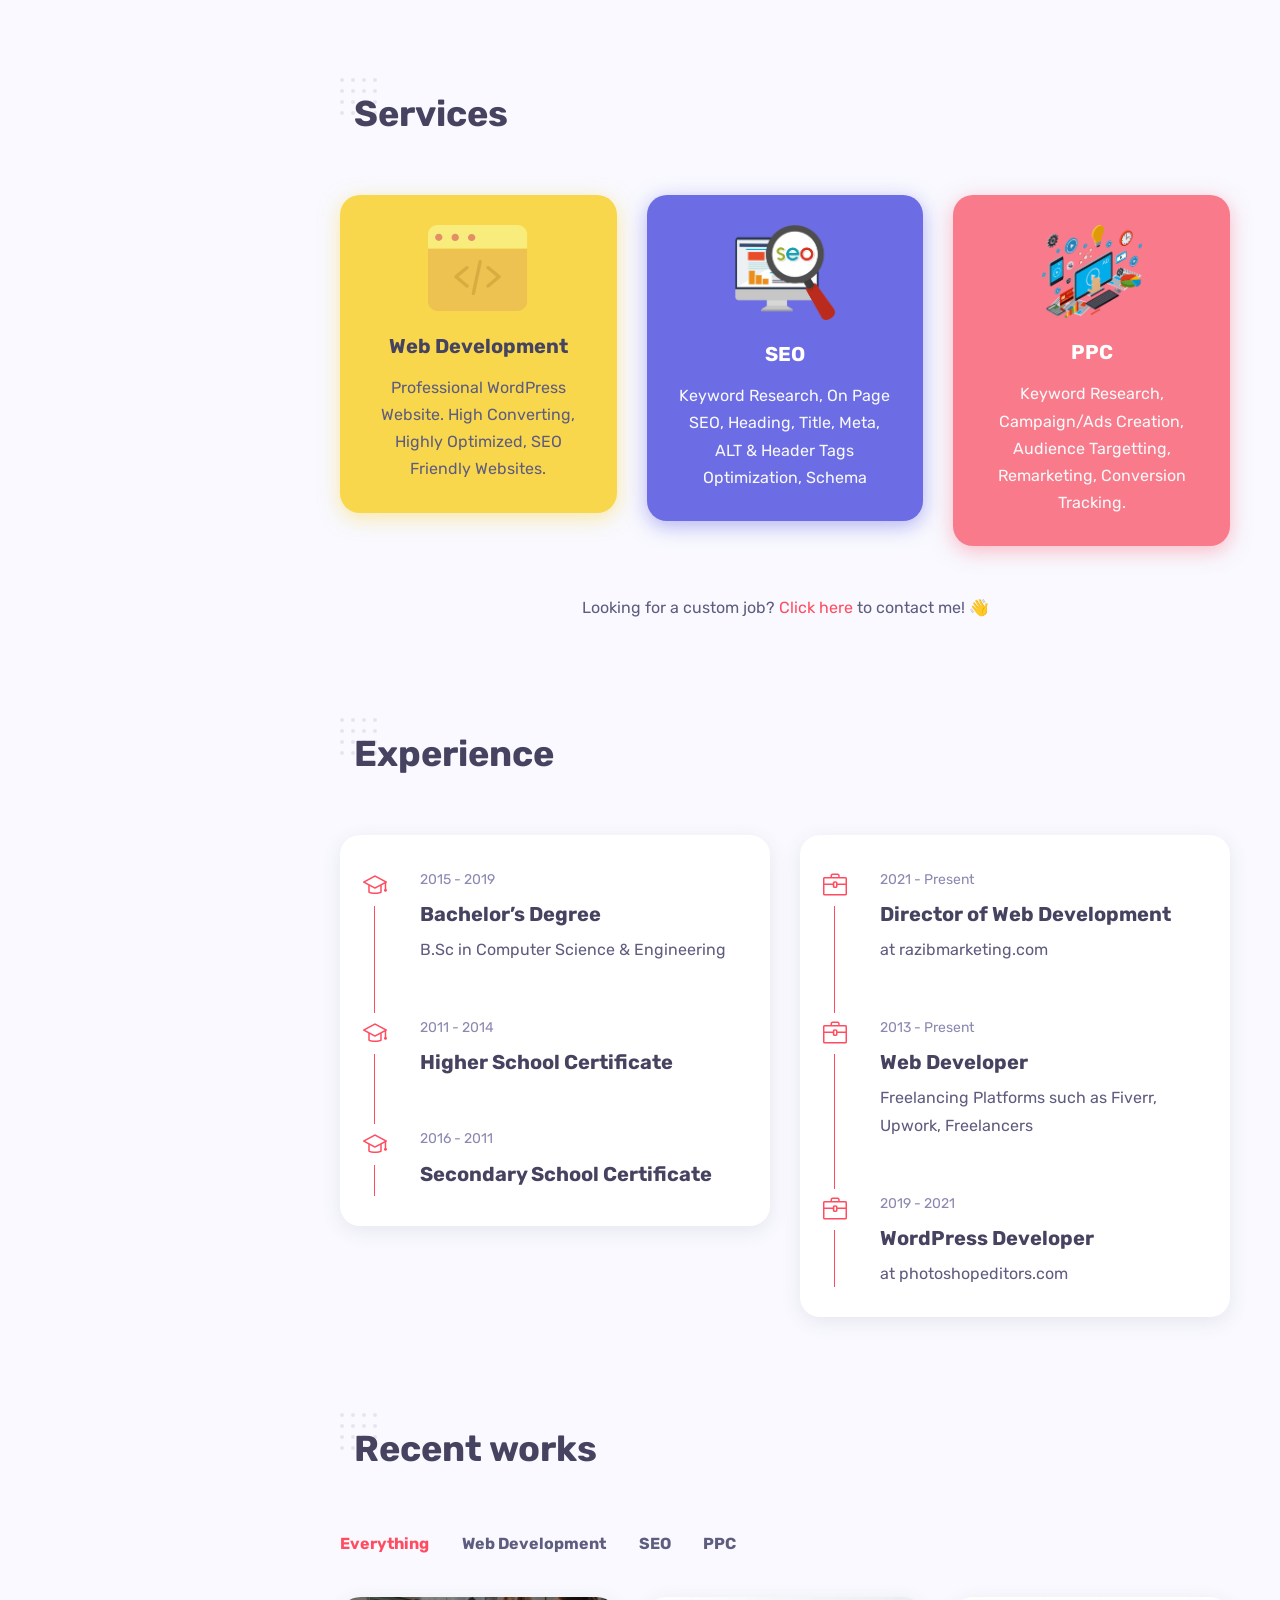
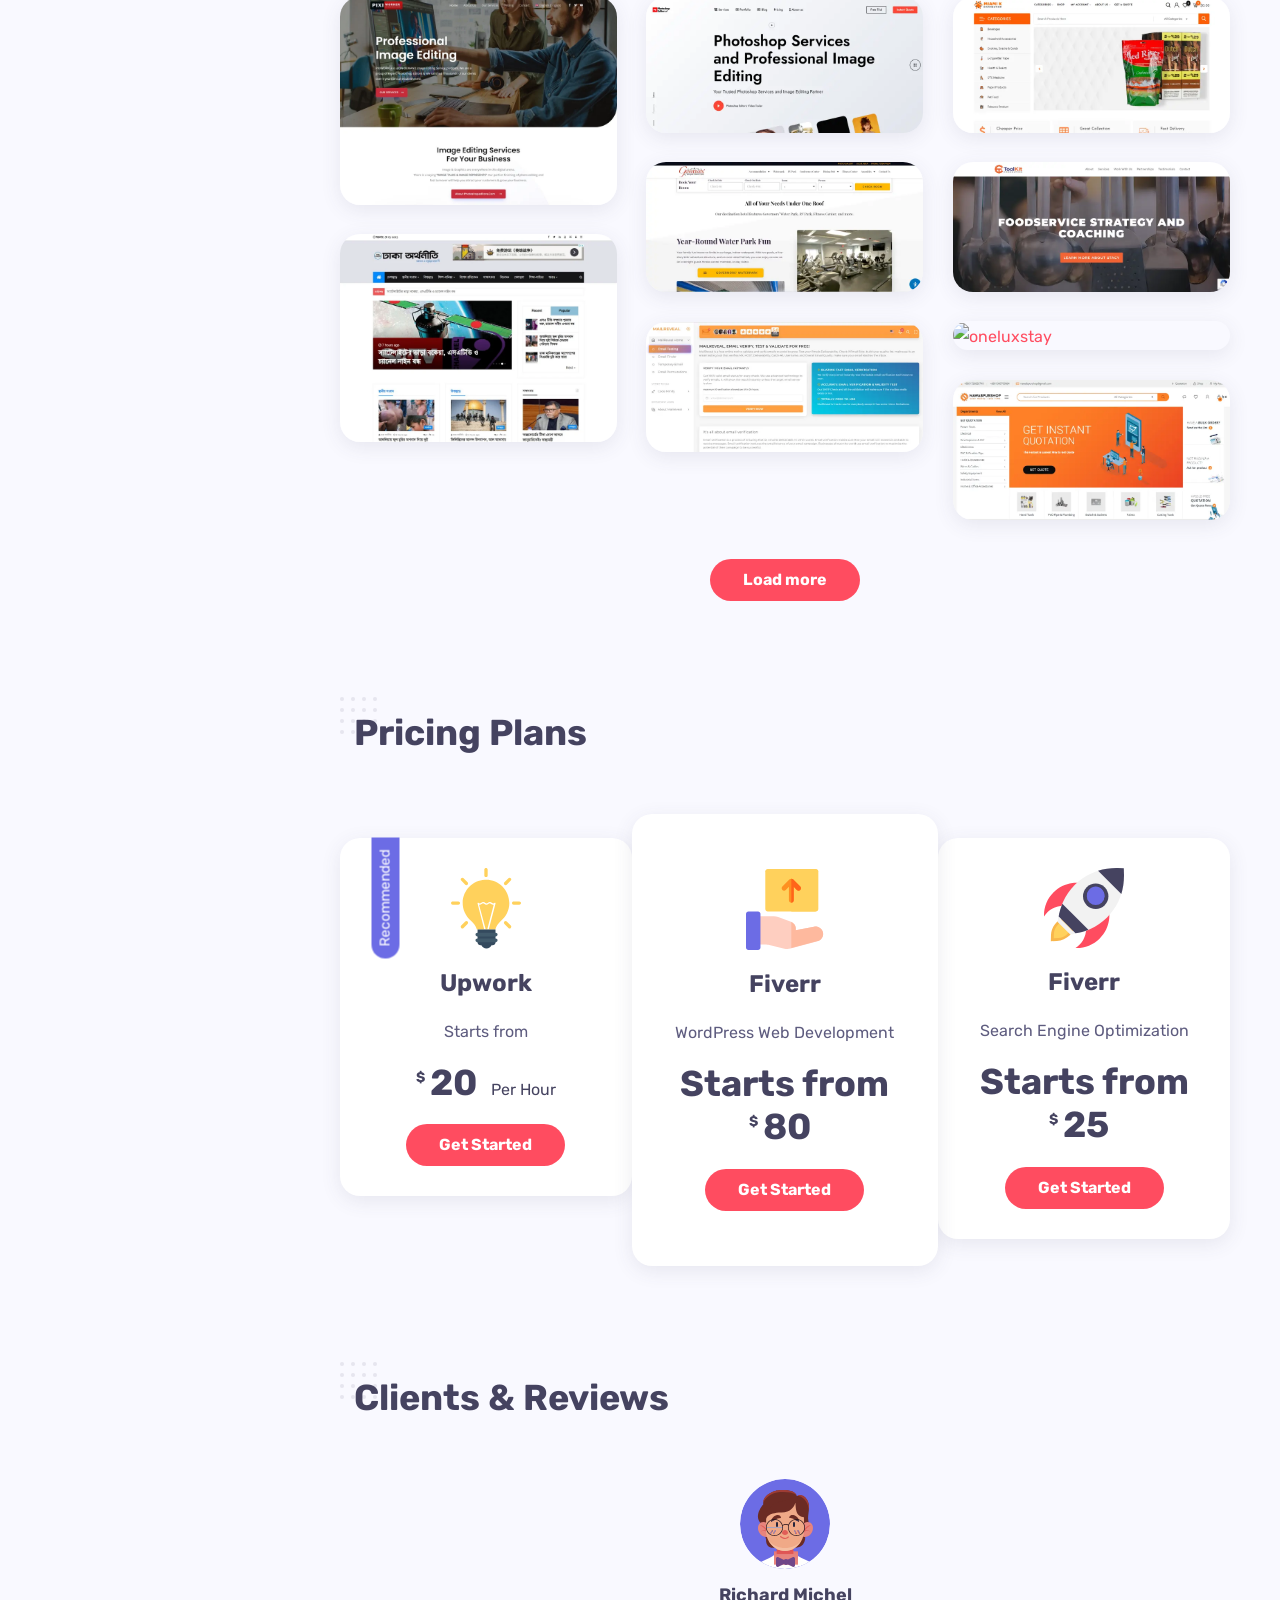
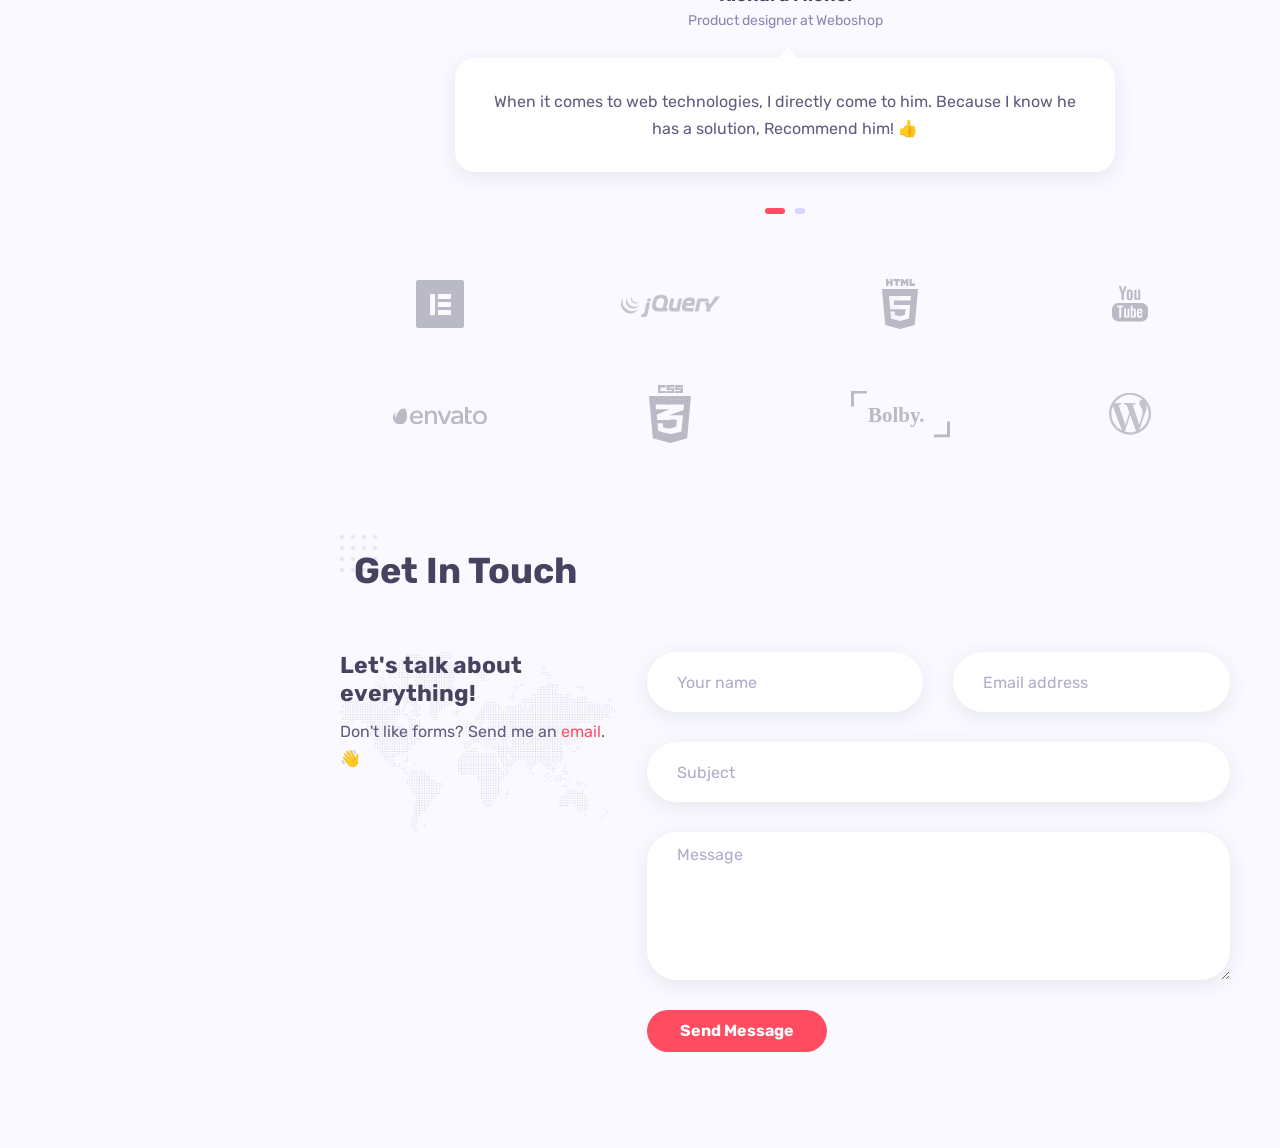
==== commit 35a9799b: "New Size Images" ====
--- a/index.html
+++ b/index.html
@@ -119,7 +119,7 @@
 			<!-- intro -->
 			<div class="intro">
 				<!-- avatar image -->
-				<img height="100px" width="100px" src="images/md rifat.png" alt="MD Rifat" class="mb-4" />
+				<img height="100px;" width="100px;" src="images/md rifat.png" alt="MD Rifat" class="mb-4" />
 
 				<!-- info -->
 				<h1 class="mb-2 mt-0">MD Rifat</h1>
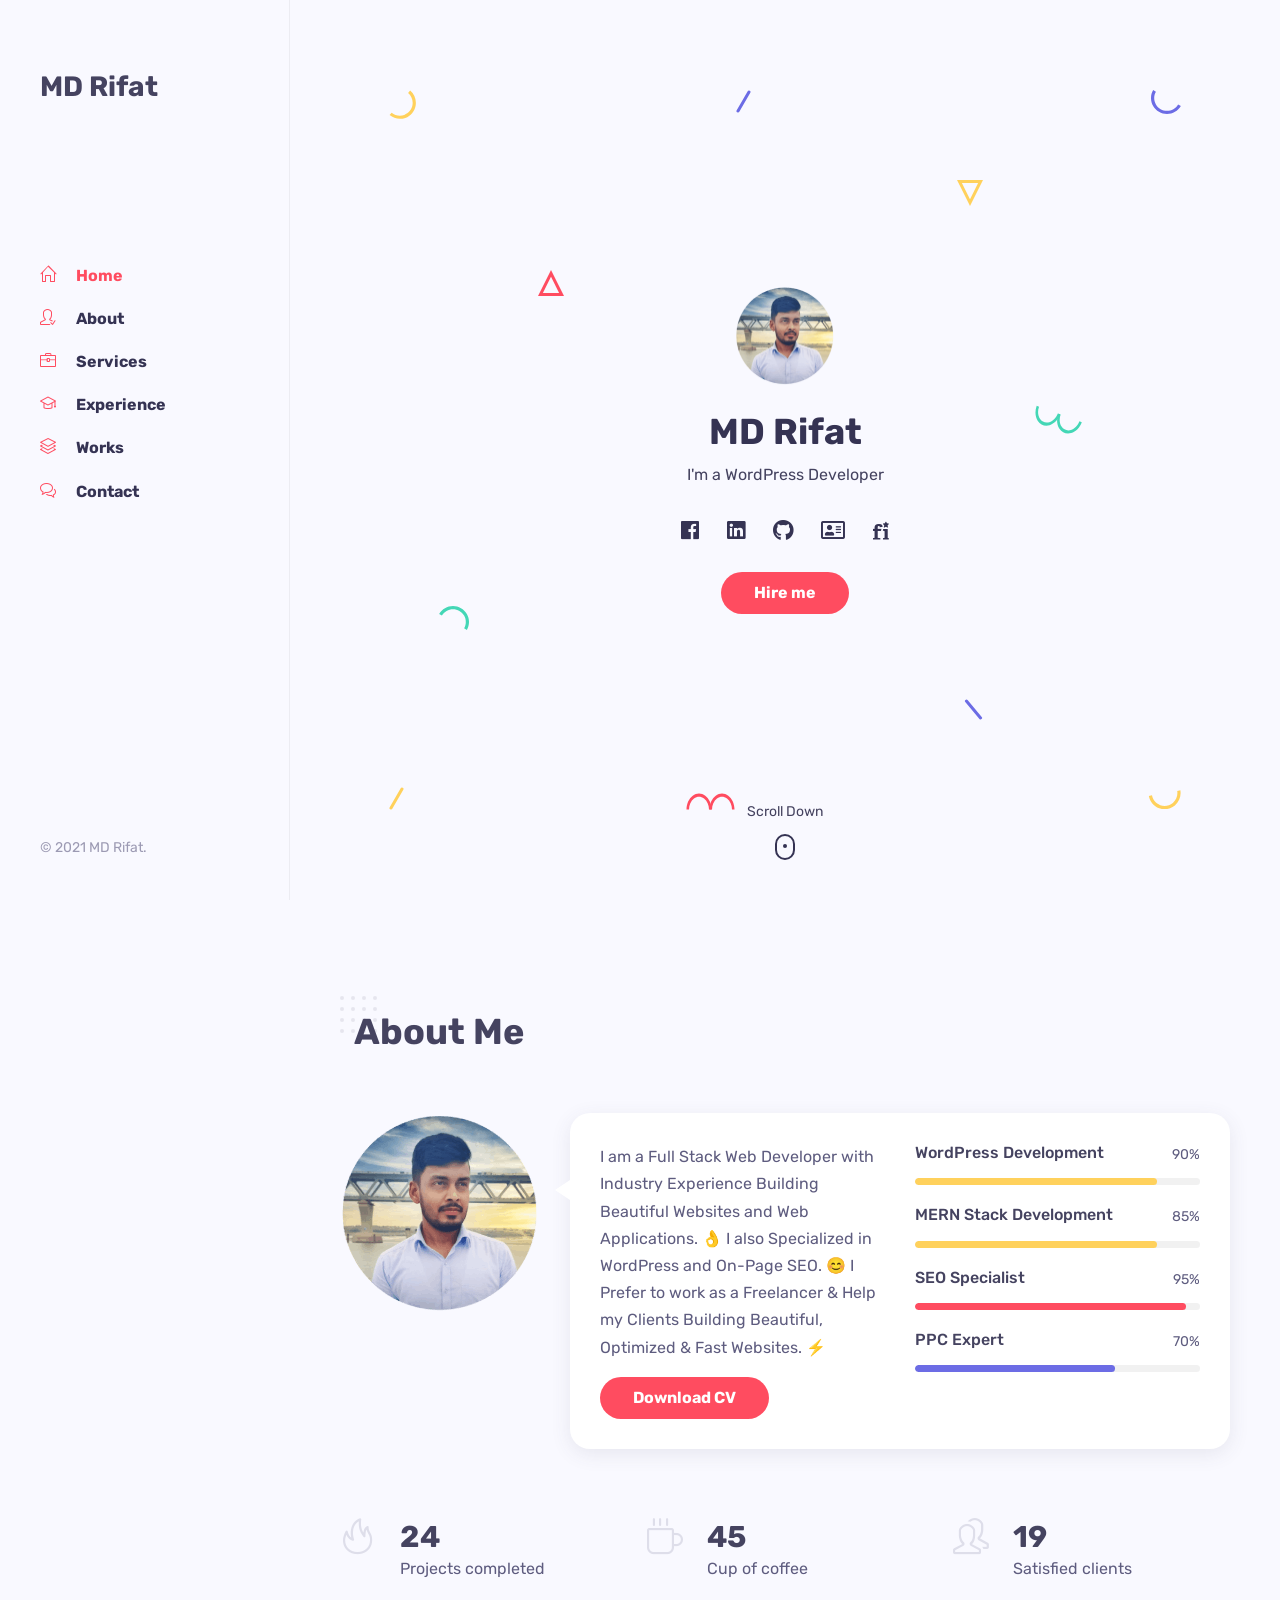
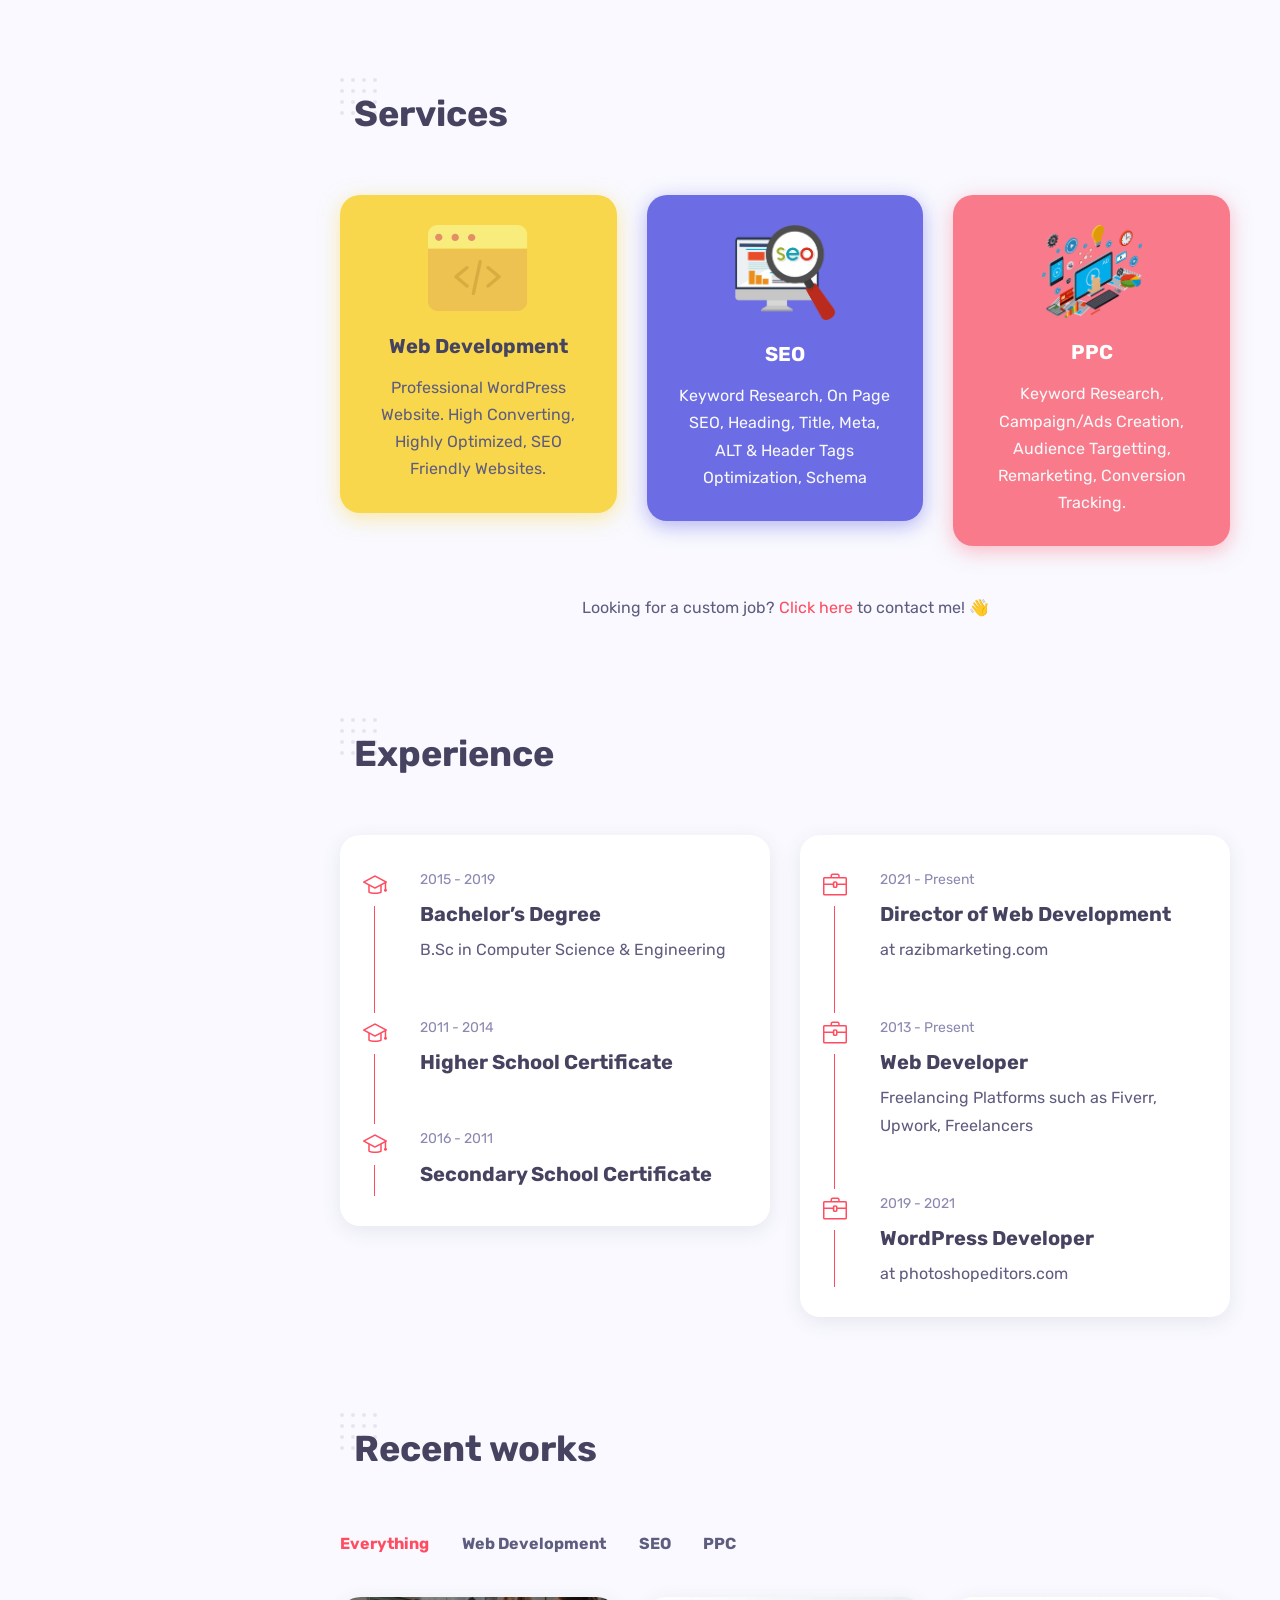
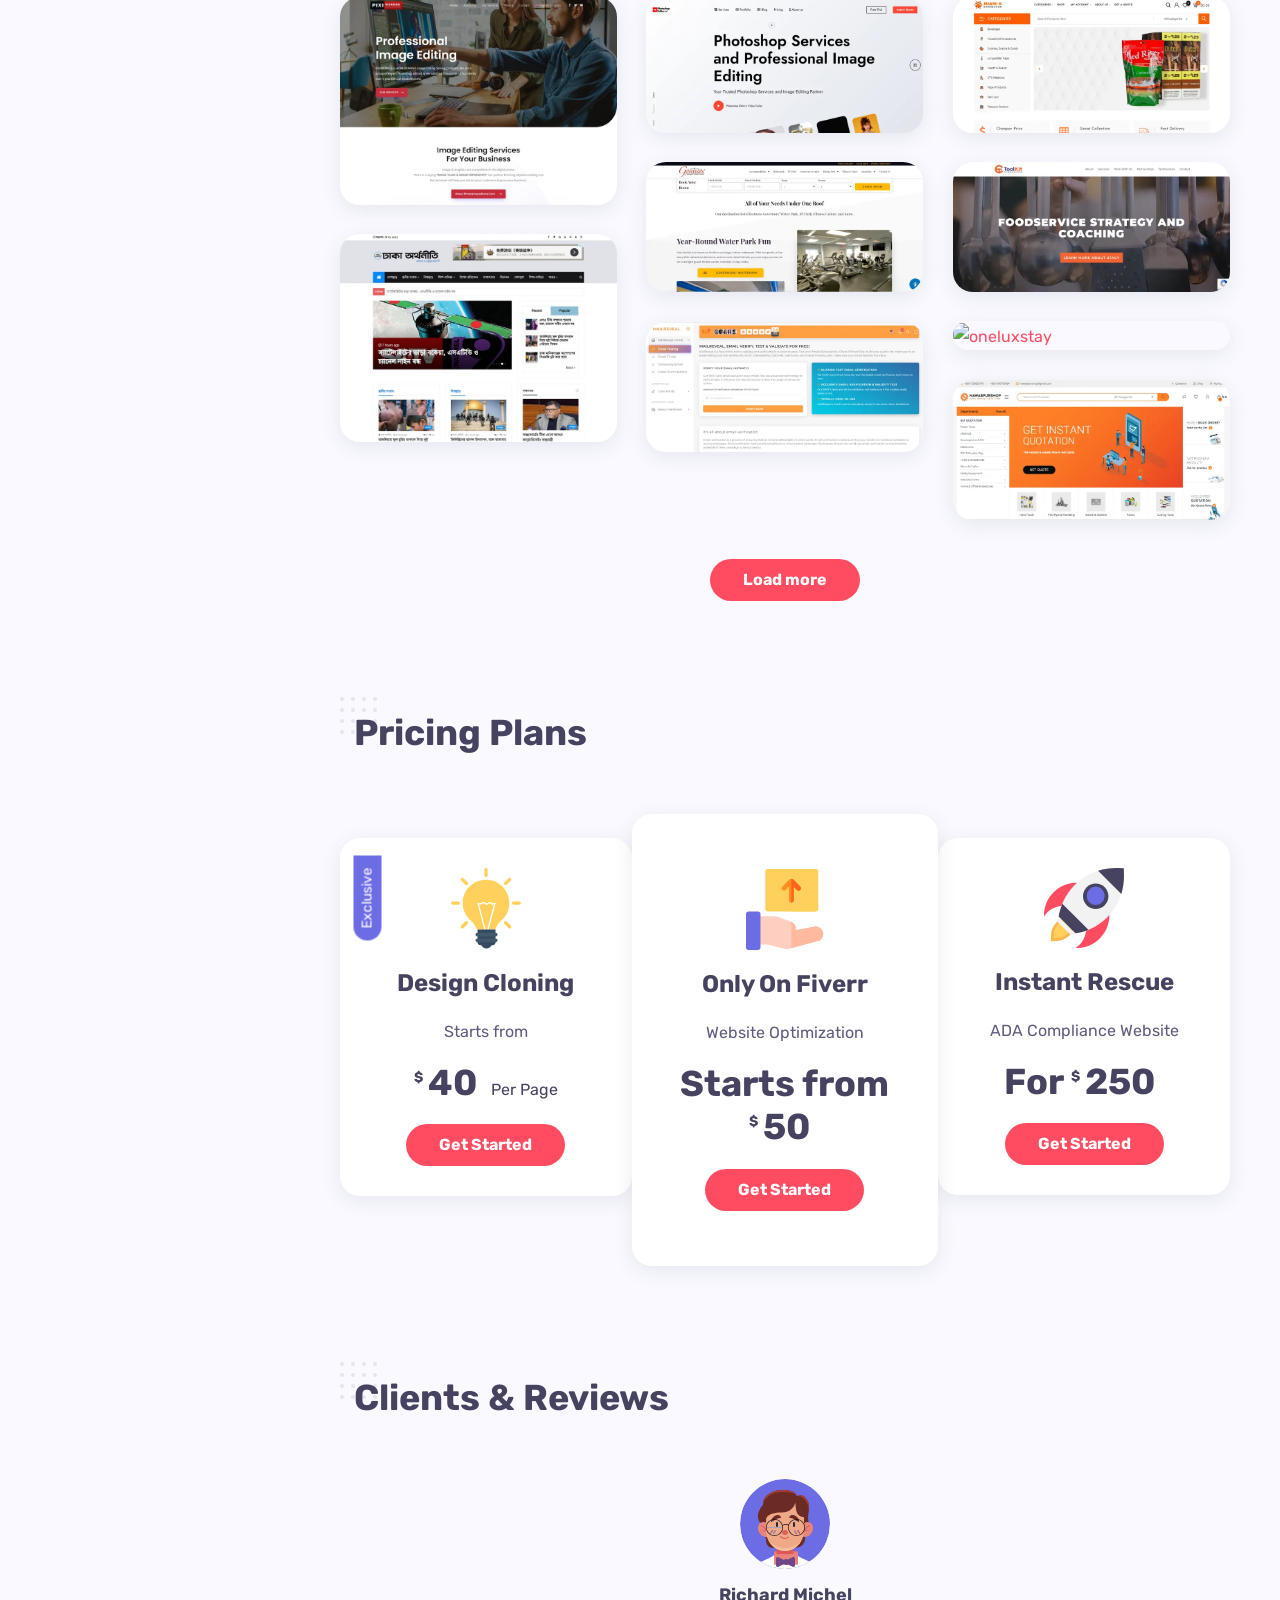
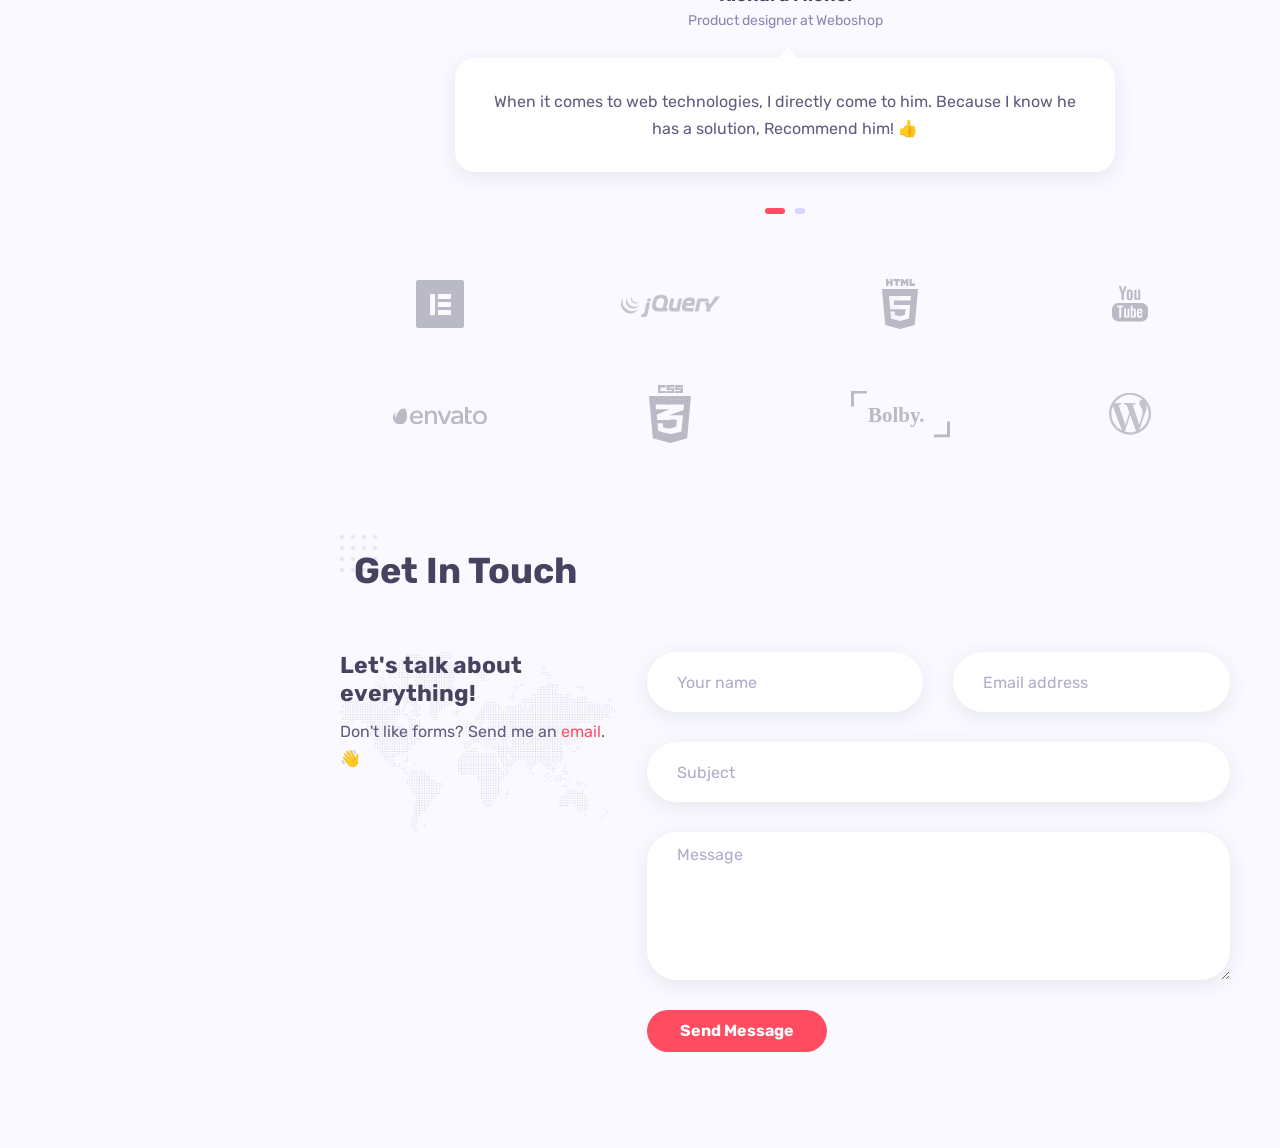
==== commit ab541c52: "Update index.html" ====
--- a/index.html
+++ b/index.html
@@ -719,13 +719,13 @@
 				<div class="col-md-4 pr-md-0 mt-md-4 mt-0">
 					<!-- price item -->
 					<div class="price-item bg-white rounded shadow-dark text-center">
-						<span class="badge">Recommended</span>
+						<span class="badge">Exclusive</span>
 						<img src="images/price-1.svg" alt="Regular" />
-						<h2 class="plan">Upwork</h2>
+						<h2 class="plan">Design Cloning</h2>
 						
 						<p>Starts from</p>
-						<h3 class="price"><em>$</em>20<span> Per Hour</span></h3>
-						<a target="_blank" href="https://www.upwork.com/freelancers/~01c50b7b36863f7f7a" class="btn btn-default">Get Started</a>
+						<h3 class="price"><em>$</em>40<span> Per Page</span></h3>
+						<a target="_blank" href="https://www.fiverr.com/wordpress_rifat/duplicate-copy-or-clone-website-into-wordpress-using-elementor-pro" class="btn btn-default">Get Started</a>
 					</div>
 				</div>
 
@@ -734,10 +734,10 @@
 					<div class="price-item bg-white rounded shadow-dark text-center best">
 						
 						<img src="images/price-2.svg" alt="Premium" />
-						<h2 class="plan">Fiverr</h2>
-						<p>WordPress Web Development</p>
-						<h3 class="price">Starts from <em>$</em>80<span></span></h3>
-						<a target="_blank" href="https://www.fiverr.com/truegency/responsive-wordpress-website-design-with-seo" class="btn btn-default">Get Started</a>
+						<h2 class="plan">Only On Fiverr</h2>
+						<p>Website Optimization</p>
+						<h3 class="price">Starts from <em>$</em>50<span></span></h3>
+						<a target="_blank" href="https://www.fiverr.com/wordpress_rifat/speed-up-website-speed-for-gtmetrix-pagespeed-insights-using-wp-rocket" class="btn btn-default">Get Started</a>
 					</div>
 				</div>
 
@@ -745,9 +745,9 @@
 					<!-- price item -->
 					<div class="price-item bg-white rounded shadow-dark text-center">
 						<img src="images/price-3.svg" alt="Ultimate" />
-						<h2 class="plan">Fiverr</h2>
-						<p>Search Engine Optimization</p>
-						<h3 class="price">Starts from <em>$</em>25<span></span></h3>
+						<h2 class="plan">Instant Rescue</h2>
+						<p>ADA Compliance Website</p>
+						<h3 class="price">For <em>$</em>250<span></span></h3>
 						<a target="_blank" href="https://www.fiverr.com/truegency/do-yoast-seo-for-your-wordpress-website" class="btn btn-default">Get Started</a>
 					</div>
 				</div>
@@ -967,4 +967,4 @@
 <script defer src="js/custom.js"></script>
 </body>
 
-</html>+</html>
